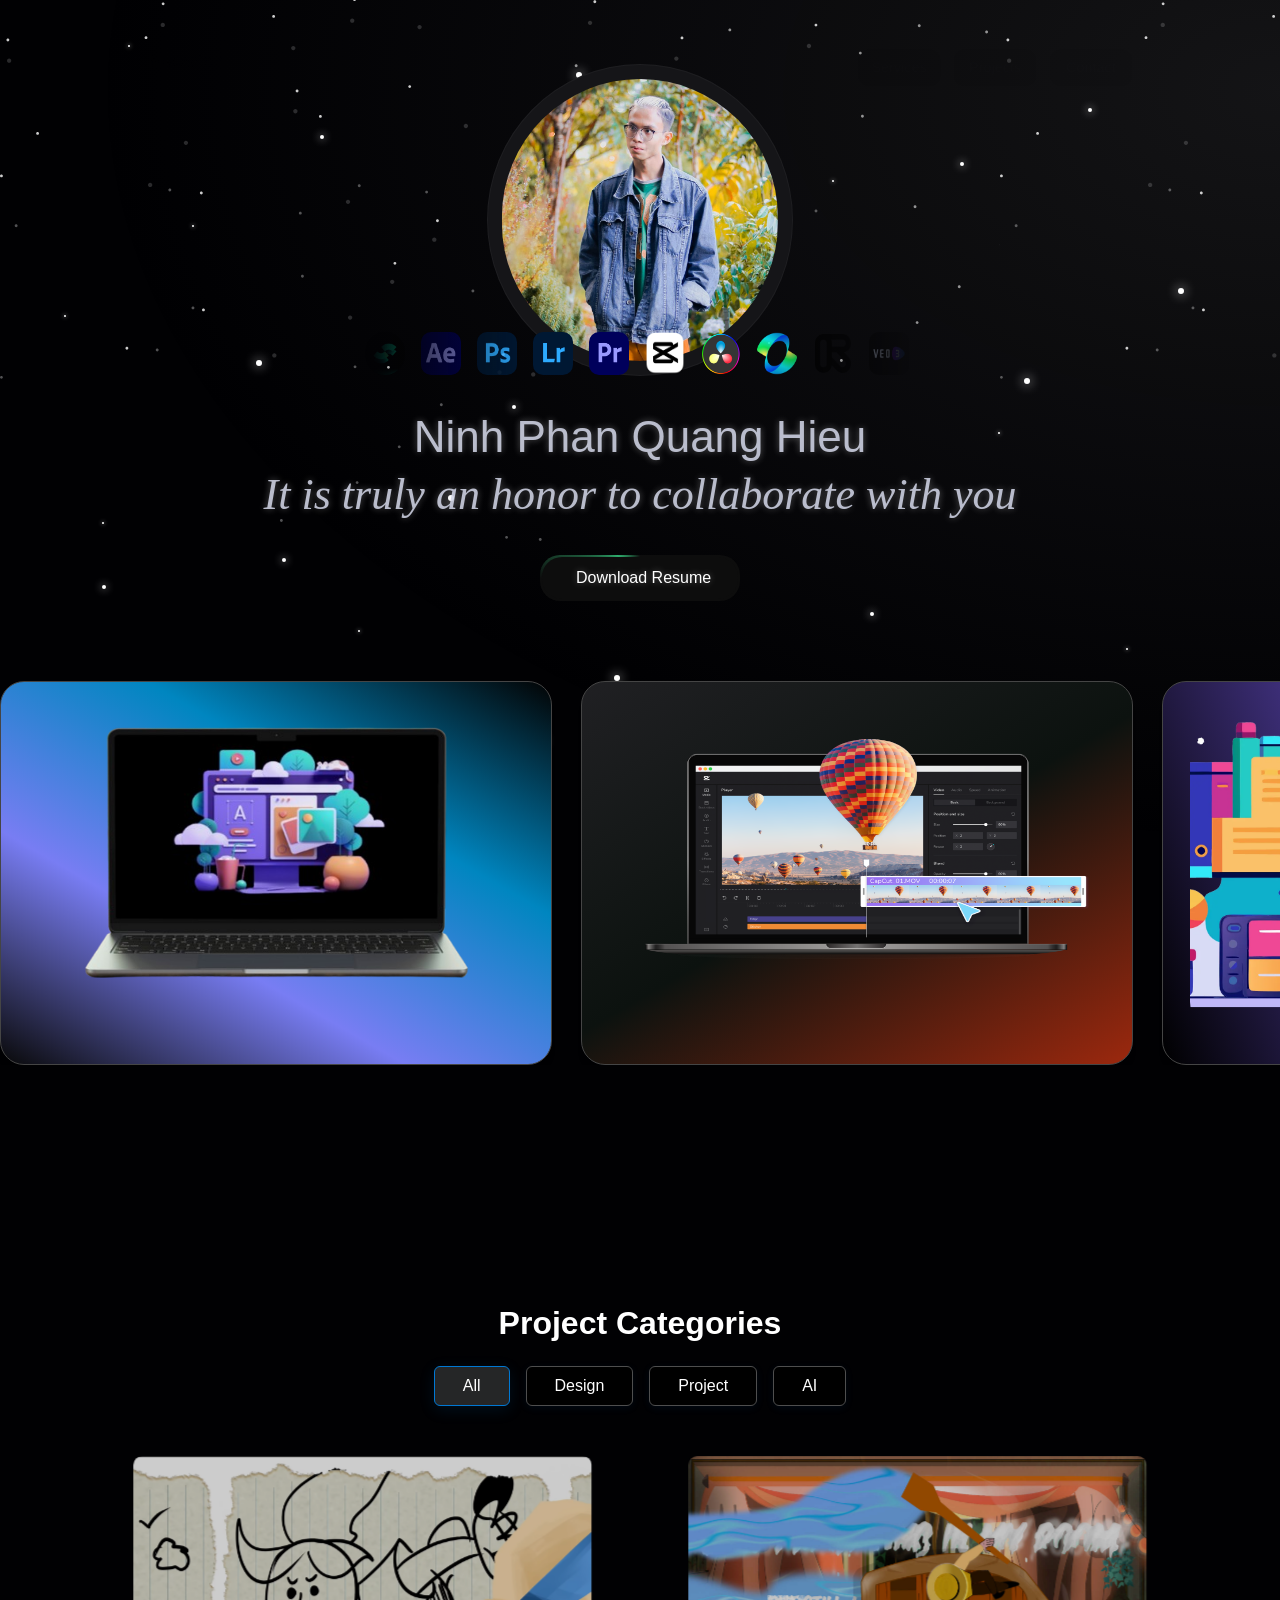
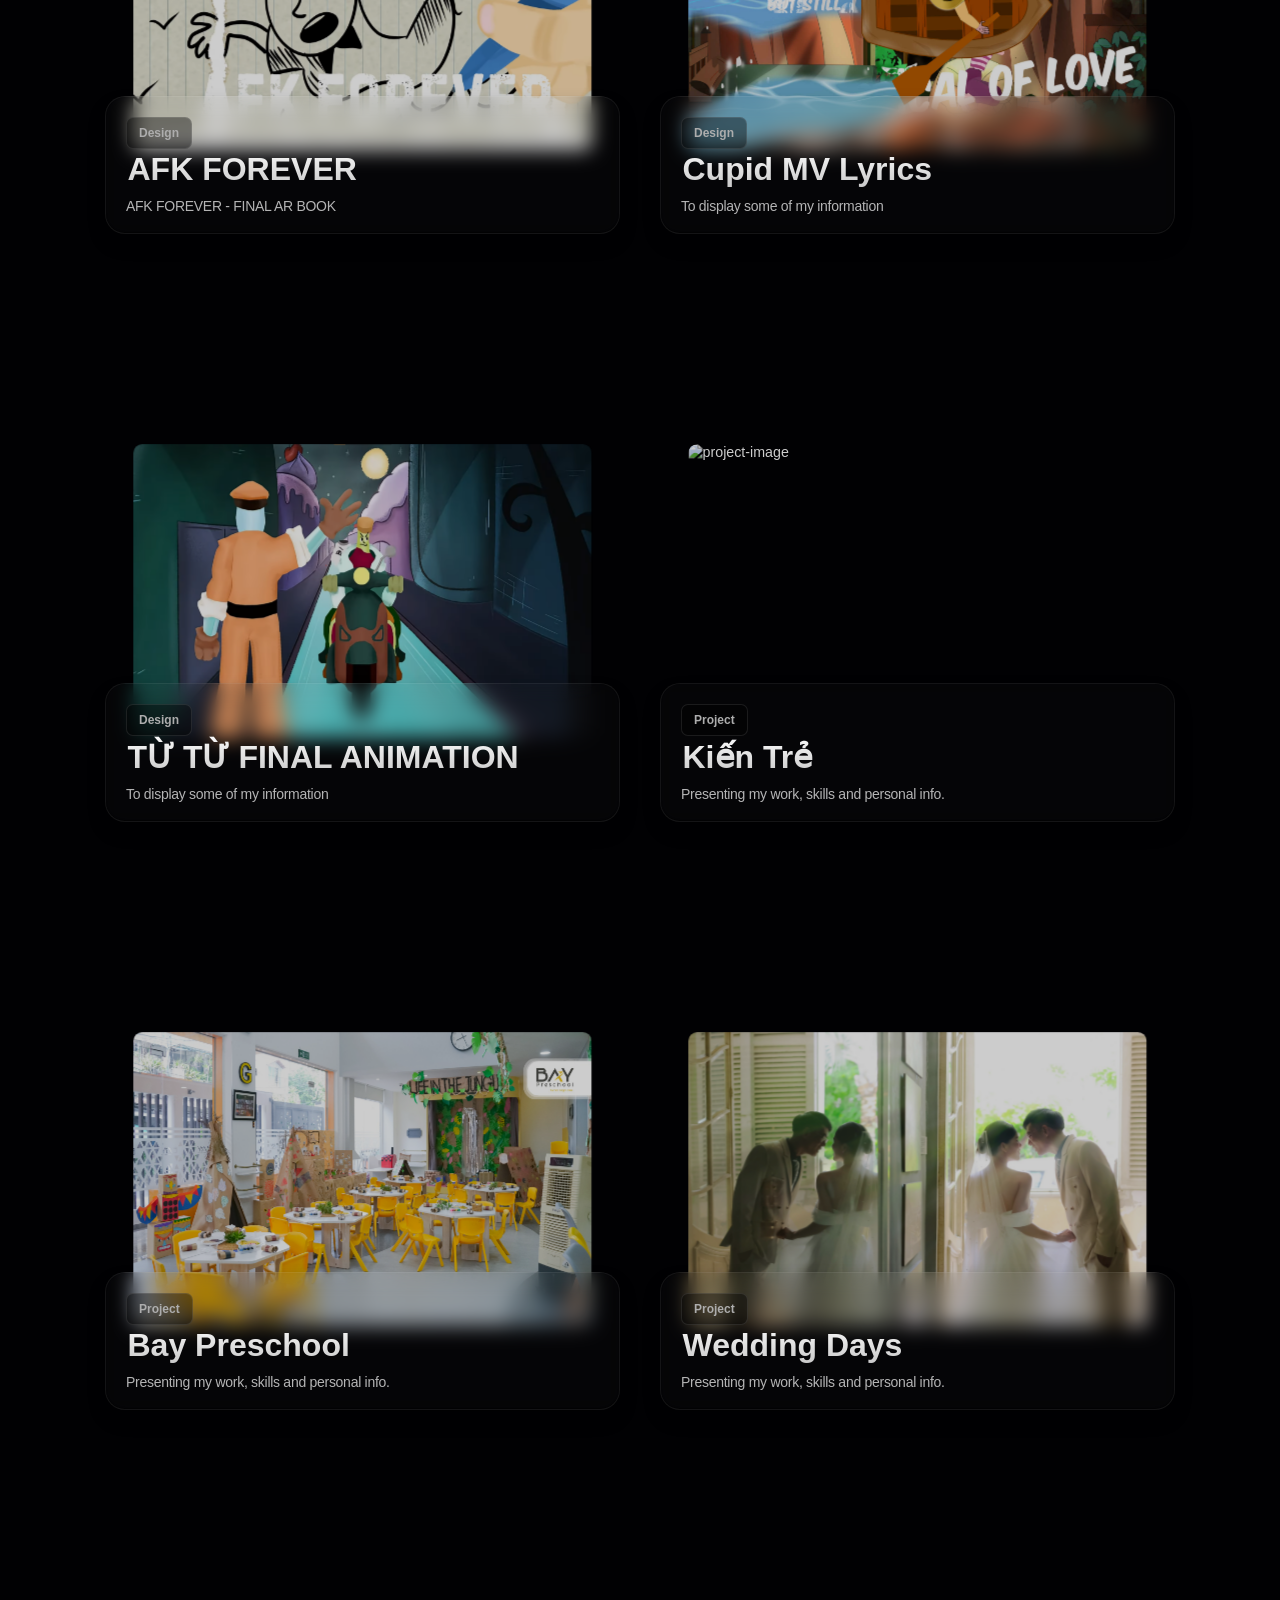
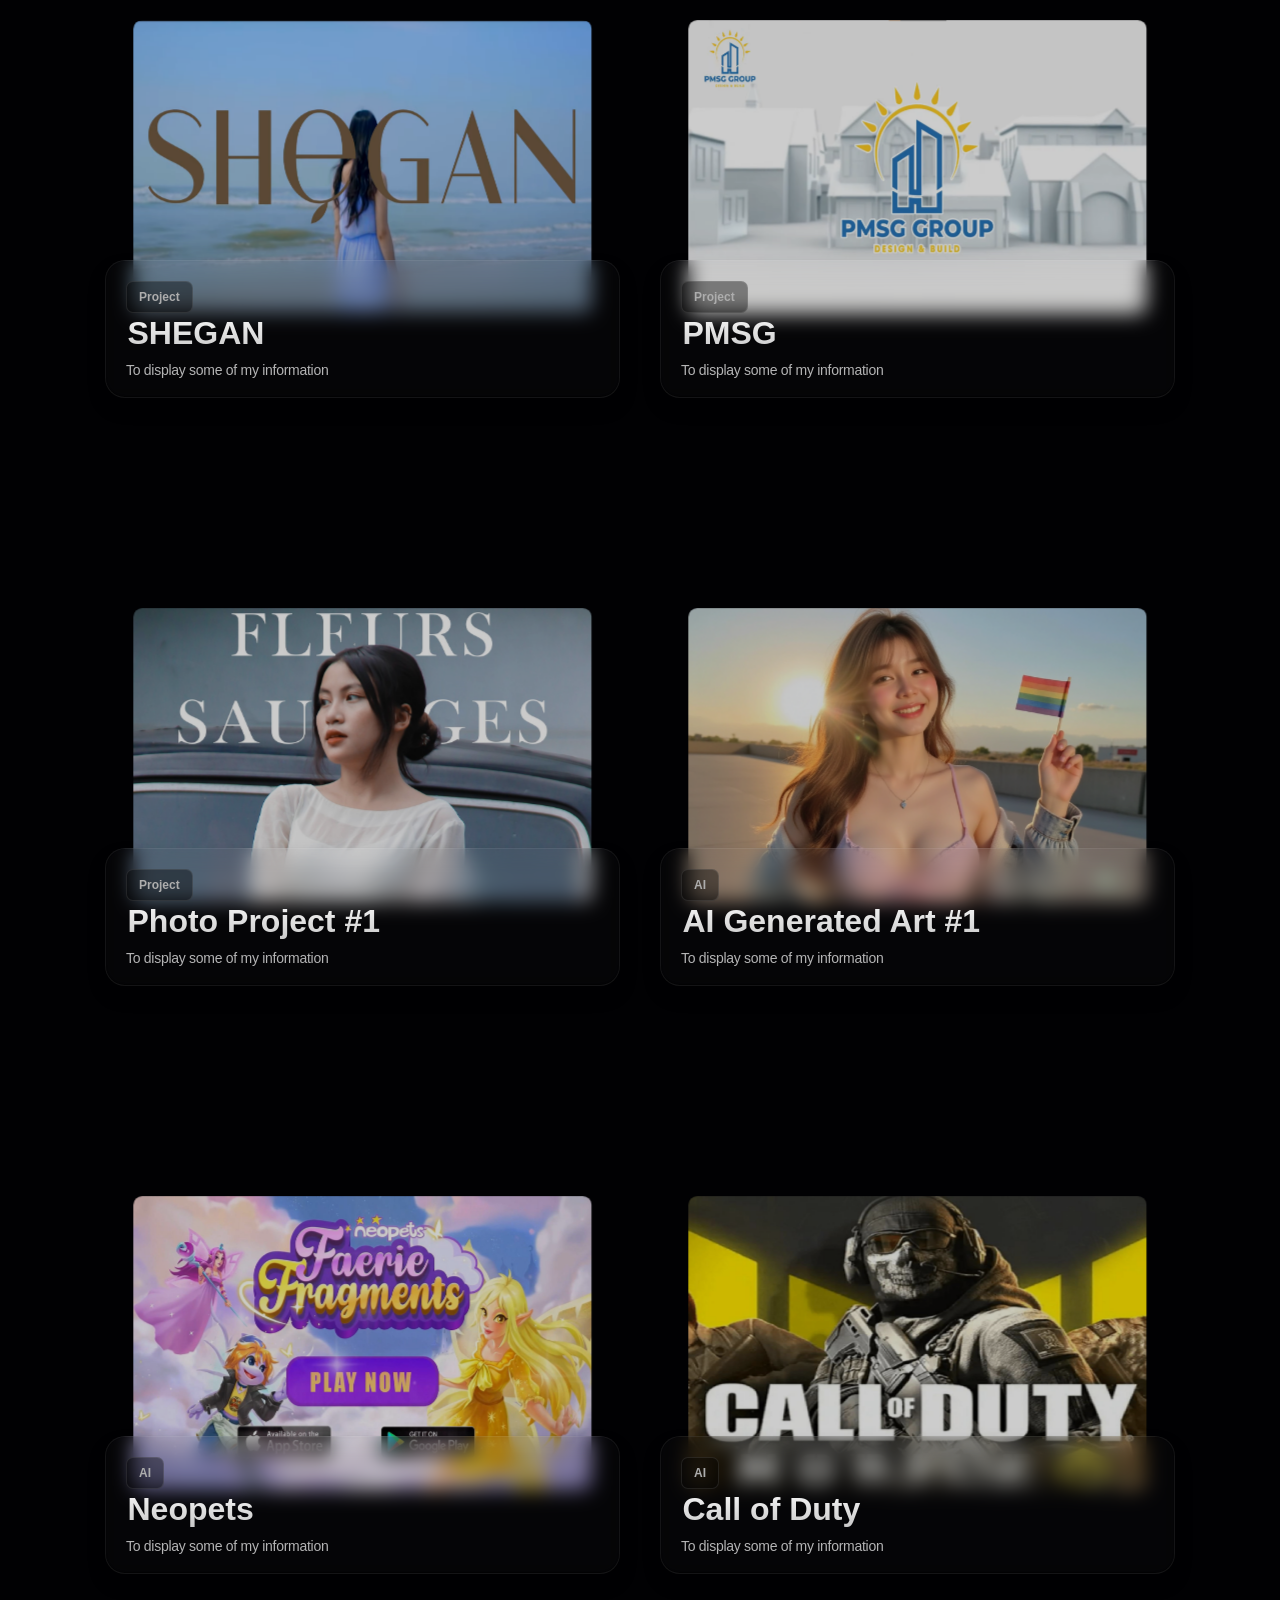
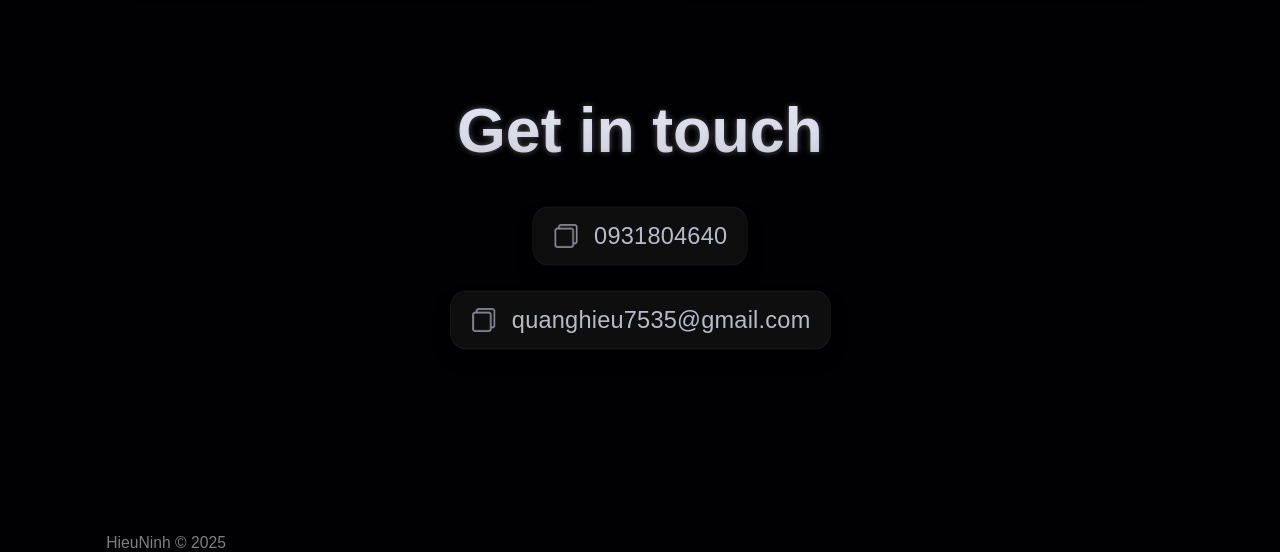
==== index.html @ 5d7eb01e "update project" ====
<!DOCTYPE html>
<!-- saved from url=(0062)https://meowish-0.github.io/Cosmic-Portfolio-Website/page.html -->
<html lang="en" style="scroll-behavior: smooth;">

<head>
  <meta http-equiv="Content-Type" content="text/html; charset=UTF-8">

  <meta name="viewport" content="width=device-width, initial-scale=1.0">
  <link rel="preconnect" href="https://fonts.googleapis.com/">
  <link rel="preconnect" href="https://fonts.gstatic.com/" crossorigin="">
  <link href="./Editable Portfolio Website_files/css2" rel="stylesheet">
  <link href="./Editable Portfolio Website_files/general-sans" rel="stylesheet">
  <link rel="stylesheet" href="./Editable Portfolio Website_files/global.css">
  <link rel="stylesheet" href="./Editable Portfolio Website_files/background.css">
  <link rel="stylesheet" href="./Editable Portfolio Website_files/header.css">
  <link rel="stylesheet" href="./Editable Portfolio Website_files/home-section.css">
  <link rel="stylesheet" href="./Editable Portfolio Website_files/services-section.css">
  <link rel="stylesheet" href="./Editable Portfolio Website_files/projects-section.css">
  <link rel="stylesheet" href="./Editable Portfolio Website_files/contact-section.css">
  <link rel="stylesheet" href="./Editable Portfolio Website_files/footer.css">
  <link rel="stylesheet" href="./Editable Portfolio Website_files/slide.css">
  <title>Editable Portfolio Website</title>
  <link rel="icon" type="image/png"
    href="https://meowish-0.github.io/Cosmic-Portfolio-Website/images-and-icons/icons/website%20logo.png">
</head>

<body>
  <!------------------ SHOOTING STARS BACKGROUND ------------------>
  <div class="background">
    <!-- Creates multiple shooting stars for the animated background -->
    <div class="shooting-star">
      <div class="shooting-star-head"></div>
    </div>
    <div class="shooting-star">
      <div class="shooting-star-head"></div>
    </div>
    <div class="shooting-star">
      <div class="shooting-star-head"></div>
    </div>
    <div class="shooting-star">
      <div class="shooting-star-head"></div>
    </div>
    <div class="shooting-star">
      <div class="shooting-star-head"></div>
    </div>
    <div class="shooting-star">
      <div class="shooting-star-head"></div>
    </div>
    <div class="shooting-star">
      <div class="shooting-star-head"></div>
    </div>
    <div class="shooting-star">
      <div class="shooting-star-head"></div>
    </div>
    <div class="shooting-star">
      <div class="shooting-star-head"></div>
    </div>
    <div class="shooting-star">
      <div class="shooting-star-head"></div>
    </div>
    <div class="shooting-star">
      <div class="shooting-star-head"></div>
    </div>
    <div class="shooting-star">
      <div class="shooting-star-head"></div>
    </div>
    <div class="shooting-star">
      <div class="shooting-star-head"></div>
    </div>
    <div class="shooting-star">
      <div class="shooting-star-head"></div>
    </div>
    <div class="shooting-star">
      <div class="shooting-star-head"></div>
    </div>
    <!-- Static background stars -->
    <div class="fixed-stars-img"></div>
    <!-- PARTICLES TOÀN MÀN HÌNH -->
        <div class="fullscreen-particles">
            <!-- Round particles -->
            <div class="particle particle-small"></div>
            <div class="particle particle-medium"></div>
            <div class="particle particle-large"></div>
            <div class="particle particle-small"></div>
            <div class="particle particle-medium"></div>
            <div class="particle particle-small"></div>
            <div class="particle particle-large"></div>
            <div class="particle particle-medium"></div>
            <div class="particle particle-small"></div>
            <div class="particle particle-large"></div>
            <div class="particle particle-medium"></div>
            <div class="particle particle-small"></div>
            <div class="particle particle-large"></div>
            <div class="particle particle-medium"></div>
            <div class="particle particle-small"></div>
            <div class="particle particle-large"></div>
            <div class="particle particle-medium"></div>
            <div class="particle particle-small"></div>
            <div class="particle particle-large"></div>
            <div class="particle particle-medium"></div>
            <div class="particle particle-small"></div>
            <div class="particle particle-large"></div>
            <div class="particle particle-medium"></div>
            <div class="particle particle-small"></div>
            <div class="particle particle-large"></div>
            <div class="particle particle-medium"></div>
            <div class="particle particle-small"></div>
            <div class="particle particle-large"></div>
            <div class="particle particle-medium"></div>
            <div class="particle particle-small"></div>

            <!-- Diamond sparkles -->
            <div class="diamond-sparkle"></div>
            <div class="diamond-sparkle"></div>
            <div class="diamond-sparkle"></div>
            <div class="diamond-sparkle"></div>
            <div class="diamond-sparkle"></div>
            <div class="diamond-sparkle"></div>
            <div class="diamond-sparkle"></div>
            <div class="diamond-sparkle"></div>

            <!-- Star particles -->
            <div class="star-particle"></div>
            <div class="star-particle"></div>
            <div class="star-particle"></div>
            <div class="star-particle"></div>
            <div class="star-particle"></div>
        </div>
  </div>

  <!----------------------------- HEADER -------------------------->
  <header id="header" class="header-gsap-animate"
    style="translate: none; rotate: none; scale: none; transform: translate(-50%, 0%) translate3d(0px, 0px, 0px) scale(0.9005, 0.9005); opacity: 0.0053;">
    <div class="d-flex">
      <div class="name-and-skills-container">
        <p class="name reload-animation">Meowish</p>
        <div class="scroller" data-animated="true">
          <div class="main-skills scroller__inner reload-animation">
            <p class="skill">Web Developer</p>
            <p class="skill">Tiktoker</p>
            <p class="skill">Designer</p>
            <p class="skill" aria-hidden="true">Web Developer</p>
            <p class="skill" aria-hidden="true">Tiktoker</p>
            <p class="skill" aria-hidden="true">Designer</p>
          </div>
        </div>
      </div>

      <div class="nav-icon show-nav-icon" style="display: none;">
        <!-- Mobile navigation icon -->
        <div class="line"></div>
        <div class="line"></div>
        <div class="line"></div>
      </div>
    </div>

    <nav class="top-nav" style="display: block;">
      <ul>
        <li>
          <a class="glowing-button"
            href="https://meowish-0.github.io/Cosmic-Portfolio-Website/page.html#services-section"
            style="animation: 0.3s ease 0s 1 normal forwards running remove-glow; opacity: 1;">
            <p class="label">Services</p>
          </a>
        </li>
        <li>
          <a class="glowing-button"
            href="https://meowish-0.github.io/Cosmic-Portfolio-Website/page.html#projects-section" style="opacity: 1;">
            <p class="label">Projects</p>
          </a>
        </li>
        <li>
          <a class="glowing-button"
            href="https://meowish-0.github.io/Cosmic-Portfolio-Website/page.html#contact-section" style="opacity: 1;">
            <p class="label">Contact</p>
          </a>
        </li>
      </ul>
    </nav>
  </header>

  <!----------------------------- SECTIONS ------------------------>
  <main class="sections-container">
    <div class="wrapper">
      <section id="home-section">
        <div class="profilePic-and-skills-container reload-animation">
          <div class="profile-photo-container">
            <img src="./Editable Portfolio Website_files/icon/avatar.jpg" alt="profile-photo" class="profile-photo">
          </div>

          <div class="scroller" data-animated="true">
            <div class="skills-card-container scroller__inner d-flex">
              <div class="skill-card" title="HTML">
                <img src="./Editable Portfolio Website_files/icon/189323845.png" alt="skill-icon" class="skill-icon">
              </div>
              <div class="skill-card" title="CSS">
                <img src="./Editable Portfolio Website_files/icon/Adobe_After_Effects_CC_icon.svg.png" alt="skill-icon"
                  class="skill-icon">
              </div>
              <div class="skill-card" title="JavaScript">
                <img src="./Editable Portfolio Website_files/icon/Adobe_Photoshop_CC_icon.svg.png" alt="skill-icon"
                  class="skill-icon">
              </div>
              <div class="skill-card" title="ExpressJS">
                <img src="./Editable Portfolio Website_files/icon/Adobe_Photoshop_Lightroom_CC_logo.svg.png"
                  alt="skill-icon" class="skill-icon">
              </div>
              <div class="skill-card" title="NodeJS">
                <img src="./Editable Portfolio Website_files/icon/Adobe_Premiere_Pro_CC_icon.svg.png" alt="skill-icon"
                  class="skill-icon">
              </div>
              <div class="skill-card" title="Figma">
                <img src="./Editable Portfolio Website_files/icon/capcut_icon.png" alt="skill-icon" class="skill-icon">
              </div>
              <div class="skill-card" title="React">
                <img src="./Editable Portfolio Website_files/icon/DaVinci_Resolve_17_logo.svg.png" alt="skill-icon"
                  class="skill-icon">
              </div>
              <div class="skill-card" title="Git">
                <img src="./Editable Portfolio Website_files/icon/kling-color.png" alt="skill-icon" class="skill-icon">
              </div>
              <div class="skill-card" title="Capcut">
                <img src="./Editable Portfolio Website_files/icon/runway-icon-logo-png_seeklogo-611693.png"
                  alt="skill-icon" class="skill-icon">
              </div>
              <div class="skill-card" title="MongoDB">
                <img src="./Editable Portfolio Website_files/icon/veo3io.jpg" alt="skill-icon" class="skill-icon">
              </div>
              <div class="skill-card" title="HTML">
                <img src="./Editable Portfolio Website_files/icon/189323845.png" alt="skill-icon" class="skill-icon">
              </div>
              <div class="skill-card" title="CSS">
                <img src="./Editable Portfolio Website_files/icon/Adobe_After_Effects_CC_icon.svg.png" alt="skill-icon"
                  class="skill-icon">
              </div>
              <div class="skill-card" title="JavaScript">
                <img src="./Editable Portfolio Website_files/icon/Adobe_Photoshop_CC_icon.svg.png" alt="skill-icon"
                  class="skill-icon">
              </div>
              <div class="skill-card" title="ExpressJS">
                <img src="./Editable Portfolio Website_files/icon/Adobe_Photoshop_Lightroom_CC_logo.svg.png"
                  alt="skill-icon" class="skill-icon">
              </div>
              <div class="skill-card" title="NodeJS">
                <img src="./Editable Portfolio Website_files/icon/Adobe_Premiere_Pro_CC_icon.svg.png" alt="skill-icon"
                  class="skill-icon">
              </div>
              <div class="skill-card" title="Figma">
                <img src="./Editable Portfolio Website_files/icon/capcut_icon.png" alt="skill-icon" class="skill-icon">
              </div>
              <div class="skill-card" title="React">
                <img src="./Editable Portfolio Website_files/icon/DaVinci_Resolve_17_logo.svg.png" alt="skill-icon"
                  class="skill-icon">
              </div>
              <div class="skill-card" title="Git">
                <img src="./Editable Portfolio Website_files/icon/kling-color.png" alt="skill-icon" class="skill-icon">
              </div>
              <div class="skill-card" title="Capcut">
                <img src="./Editable Portfolio Website_files/icon/runway-icon-logo-png_seeklogo-611693.png"
                  alt="skill-icon" class="skill-icon">
              </div>
              <div class="skill-card" title="MongoDB">
                <img src="./Editable Portfolio Website_files/icon/veo3io.jpg" alt="skill-icon" class="skill-icon">
              </div>
            </div>
          </div>
        </div>

        <p class="bio reload-animation">Ninh Phan Quang Hieu <br><span
            class="unique-font">It is truly an honor to collaborate with you</span></p>

        <a href="./Editable Portfolio Website_files/Ninh Phan Quang Hieu_CV.pdf"
           class="download-resume-btn glowing-button reload-animation">
          <img src="./Editable Portfolio Website_files/download icon.png" alt="" class="download-icon">
          <p class="label">Download Resume</p>
        </a>
      </section>
    </div>

    <section id="services-section">
      <div class="scroller visibility-based scroll-animate" data-direction="right" data-animated="true"
        style="translate: none; rotate: none; scale: none; transform: translate(0px, 0px); opacity: 1;">
        <div class="services-card-container scroller__inner d-flex">
          <div class="service-card">
            <img src="./Editable Portfolio Website_files/UI design in laptop.png" alt="Web-development_laptop.png"
              class="services-img">
            <p class="services-label">Design</p>
          </div>

          <div class="service-card">
            <img src="./Editable Portfolio Website_files/video editing.png" alt="video editing.png"
              class="services-img">
            <p class="services-label">Video Editing</p>
          </div>

          <div class="service-card">
            <img src="./Editable Portfolio Website_files/AI_2.png" alt="UI design in laptop.png"
              class="services-img">
            <p class="services-label">AI</p>
          </div>
          <div class="service-card" aria-hidden="true">
            <img src="./Editable Portfolio Website_files/UI design in laptop.png" alt="Web-development_laptop.png"
              class="services-img">
            <p class="services-label">Design</p>
          </div>
          <div class="service-card" aria-hidden="true">
            <img src="./Editable Portfolio Website_files/video editing.png" alt="video editing.png"
              class="services-img">
            <p class="services-label">Video Editing</p>
          </div>
          <div class="service-card" aria-hidden="true">
            <img src="./Editable Portfolio Website_files/AI_2.png" alt="UI design in laptop.png"
              class="services-img">
            <p class="services-label">AI</p>
          </div>
        </div>
      </div>
    </section>

    <link rel="stylesheet" href="./Editable Portfolio Website_files/project-categories-section.css">
    <div class="wrapper">
      <section id="project-categories-section">
        <h2 class="heading">Project Categories</h2>
        <div class="project-categories-tabs">
          <button class="category-tab active" data-category="all">All</button>
          <button class="category-tab" data-category="design">Design</button>
          <button class="category-tab" data-category="project">Project</button>
          <button class="category-tab" data-category="AI">AI</button>
        </div>
        <div class="projects-card-container d-grid" id="filtered-projects">
          <!-- Projects will be filtered and shown here by JavaScript -->
        </div>
      </section>
      <script src="./Editable Portfolio Website_files/js/projects-data.js"></script>

      <script src="./Editable Portfolio Website_files/js/scripts.js"></script>
    </div>



    <div class="wrapper">
      <section id="contact-section">
        <h1 class="heading scroll-animate--upward"
          style="translate: none; rotate: none; scale: none; transform: translate(0px, 55px) scale(0.98, 0.98);">Get in
          touch</h1>

        <div class="copy-to-clipboard-btn glowing-button  number scroll-animate--upward"
          style="translate: none; rotate: none; scale: none; transform: translate(0px, 55px) scale(0.98, 0.98);">
          <img class="copy-icon" src="./Editable Portfolio Website_files/copy icon.png" alt="copy-icon">
          <p class="copy-detail">0931804640</p>
        </div>

        <div class="copy-to-clipboard-btn glowing-button email scroll-animate--upward"
          style="translate: none; rotate: none; scale: none; transform: translate(0px, 55px) scale(0.98, 0.98);">
          <img class="copy-icon" src="./Editable Portfolio Website_files/copy icon.png" alt="copy-icon">
          <p class="copy-detail">quanghieu7535<wbr>@gmail.com</p>
        </div>
      </section>
    </div>
  </main>



  <!----------------------- FOOTER ---------------------------->
  <div class="wrapper">
    <footer>
      
      <p class="copyright-txt scroll-animate--upward"
        style="translate: none; rotate: none; scale: none; transform: translate(0px, 55px) scale(0.98, 0.98);">HieuNinh ©
        2025</p>

    </footer>
  </div>

  <!-- External JavaScript libraries -->
  <script src="./Editable Portfolio Website_files/ScrollTrigger.min.js.download"></script>
  <script src="./Editable Portfolio Website_files/gsap.min.js.download"></script>
  <script type="module" src="./Editable Portfolio Website_files/main.js.download"></script>


</body>

</html>
---- Editable Portfolio Website_files/global.css ----
:root{
  --primary-color: rgb(255, 255, 255);
  --primary-light-color: #D1D5E6DE;
  --neutral-color: rgb(1,1,3);
  --accent-color: rgb(155, 199, 177);
  --pastel-color: rgb(15, 15, 15);
  --text-light-shadow: rgba(255, 255, 255, 0.33) 0px 0px 7px;

  --small-Fsize: 12px;
  --medium-Fsize: 20px;
  --large-Fsize: 30px;
}

*{
  padding: 0;
  margin: 0;
  box-sizing: border-box;
}

img{
  width: 100%;
}

a{
  text-decoration: none;
}

ul{
  list-style: none;
}

button{
  cursor: pointer;
}

html{
  scroll-behavior: smooth;
  scroll-padding-top: 50px;
  scrollbar-width:thin;
  height: 100%;
}

body{
  --wrapper-max-width: 1070px;
  --wrapper-padding: 14.3%;

  position: relative;
  height: 100%;
  font-family: "General Sans", "General Sans Placeholder", sans-serif;
  background-color: var(--neutral-color);
  color: var(--primary-color);
}

.wrapper{
  width: min(var(--wrapper-max-width), 100% - var(--wrapper-padding));
  margin-inline: auto;
}


/* Reload Animation */
.reload-animation{
  opacity: 0;
  scale: 0.95;
}

@keyframes reload-animation{
  to{
    opacity: 1;
    scale: 1;
  }
}


/* Glowing Buttons Animation */
.glowing-button:before{
  content: '';
  background: var(--glow-color);
  height: var(--glow-value);
  position: absolute;
  top: 50%;
  left: 50%;
  transform: translate(-50%, -50%);
  width: 100%;
  animation: light-rotate var(--rotate-speed) linear infinite;
}

.glowing-button::after{
  content: '';
  position: absolute;
  background: inherit;
  border-radius: inherit;
  inset: var(--offset);
  height: calc(100% - 2 * var(--offset));
  width: calc(100% - 2 * var(--offset));
}

@keyframes remove-glow {
  0% {
    --glow-color: conic-gradient(transparent 270deg, white, transparent);
  }
  10% {
    --glow-color: conic-gradient(transparent 270deg, rgba(255, 255, 255, 0.3), transparent);
  }
  20% {
    --glow-color: conic-gradient(transparent 270deg, rgba(255, 255, 255, 0.25), transparent);
  }
  40% {
    --glow-color: conic-gradient(transparent 270deg, rgba(255, 255, 255, 0.2), transparent);
  }
  60% {
    --glow-color: conic-gradient(transparent 270deg, rgba(255, 255, 255, 0.15), transparent);
  }
  80% {
    --glow-color: conic-gradient(transparent 270deg, rgba(255, 255, 255, 0.05), transparent);
  }
  100% {
    --glow-color: conic-gradient(transparent 270deg, rgba(255, 255, 255, 0), transparent);
  }
}

@keyframes add-glow {
  0% {
    --glow-color: conic-gradient(transparent 270deg, rgba(255, 255, 255, 0), transparent);
  }
  10% {
    --glow-color: conic-gradient(transparent 270deg, rgba(255, 255, 255, 0.05), transparent);
  }
  20% {
    --glow-color: conic-gradient(transparent 270deg, rgba(255, 255, 255, 0.15), transparent);
  }
  40% {
    --glow-color: conic-gradient(transparent 270deg, rgba(255, 255, 255, 0.2), transparent);
  }
  60% {
    --glow-color: conic-gradient(transparent 270deg, rgba(255, 255, 255, 0.25), transparent);
  }
  80% {
    --glow-color: conic-gradient(transparent 270deg, rgba(255, 255, 255, 0.3), transparent);
  }
  100% {
    --glow-color: conic-gradient(transparent 270deg, white, transparent);
  }
}

@keyframes light-rotate{
  from{
    transform: translate(-50%, -50%) scale(1) rotate(0turn);
  }
  to{
    transform: translate(-50%, -50%) scale(1) rotate(1turn);
  }
}
---- Editable Portfolio Website_files/background.css ----
/* Shooting Stars Animation */
.background {
  background: radial-gradient(91.9% 83.1% at 100% 10%,rgba(34,34,36,.58) 0%,rgba(8,8,8,0) 100%);
  position: fixed;
  width: 100%;
  height: 100%;
  overflow: hidden;
  z-index: -1;
}

.background .shooting-star {
  position: absolute;
  left: -130px;
  background: linear-gradient(270deg, rgb(255, 255, 255) 0%, rgb(187, 177, 177) 100%);
  border-radius: 2px;
  height: 1px;
  width: 100px;
  z-index: 20;
  rotate: 18.6deg;
}

.background .shooting-star .shooting-star-head{
  position: absolute;
  right: 0;
  top: 0;
  width: 100px;
  background-color: rgb(255, 255, 255);
  box-shadow: rgba(255, 255, 255, 0.6) 0px 0px 6px 1px;
  border-radius: 1px;
  opacity: 1;
}

.background .shooting-star:first-child {
  --start-top: -100px;
  --end-top: 600px;
  --start-left: -130px;
  --end-left: 1500px;
  animation: shooting-star 5.5s ease infinite;
  animation-delay: 0s;
}

.background .shooting-star:nth-child(2) {
  --start-top: 10px;
  --end-top: 600px;
  --start-left: -130px;
  --end-left: 1500px;
  animation: shooting-star 8.3s ease infinite;
  animation-delay: 1.3s;
}

.background .shooting-star:nth-child(3) {
  --start-top: 70px;
  --end-top: 600px;
  --start-left: -130px;
  --end-left: 1500px;
  animation: shooting-star 9.5s ease infinite;
  animation-delay: 2s;
}

.background .shooting-star:nth-child(4) {
  --start-top: 170px;
  --end-top: 600px;
  --start-left: -130px;
  --end-left: 1500px;
  animation: shooting-star 10.3s ease infinite;
  animation-delay: 1.55s;
}

.background .shooting-star:nth-child(5) {
  --start-top: 260px;
  --end-top: 480px;
  --start-left: -130px;
  --end-left: 1500px;
  animation: shooting-star 7.8s ease infinite;
  animation-delay: 1.9s;
}

.background .shooting-star:nth-child(6) {
  --start-top: -70px;
  --end-top: 190px;
  --start-left: -130px;
  --end-left: 1500px;
  animation: shooting-star 8.3s ease infinite;
  animation-delay: 1.6s;
}

.background .shooting-star:nth-child(7) {
  --start-top: 110px;
  --end-top: 330px;
  --start-left: -130px;
  --end-left: 800px;
  animation: shooting-star 6.3s ease infinite;
  animation-delay: 1.5s;
}

.background .shooting-star:nth-child(8) {
  --start-top: 250px;
  --end-top: 470px;
  --start-left: -130px;
  --end-left: 670px;
  animation: shooting-star 9.3s ease infinite;
  animation-delay: 2.1s;
}

.background .shooting-star:nth-child(9) {
  --start-top: -200px;
  --end-top: 20px;
  --start-left: -130px;
  --end-left: 700px;
  animation: shooting-star 8s ease infinite;
  animation-delay: 2.3s;
}

.background .shooting-star:nth-child(10) {
  --start-top: 60px;
  --end-top: 280px;
  --start-left: -130px;
  --end-left: 700px;
  animation: shooting-star 6.8s ease infinite;
  animation-delay: 3.3s;
}

.background .shooting-star:nth-child(11) {
  --start-top: -150px;
  --end-top: 70px;
  --start-left: -130px;
  --end-left: 700px;
  animation: shooting-star 8.3s ease infinite;
  animation-delay: 3.1s;
}

.background .shooting-star:nth-child(12) {
  --start-top: 400px;
  --end-top: 620px;
  --start-left: -130px;
  --end-left: 750px;
  animation: shooting-star 9.1s ease infinite;
  animation-delay: 3.8s;
}

.background .shooting-star:nth-child(13) {
  --start-top: 330px;
  --end-top: 550px;
  --start-left: -130px;
  --end-left: 650px;
  animation: shooting-star 9.1s ease infinite;
  animation-delay: 4.2s;
}

.background .shooting-star:nth-child(14) {
  --start-top: -90px;
  --end-top: 130px;
  --start-left: -130px;
  --end-left: 800px;
  animation: shooting-star 9.1s ease infinite;
  animation-delay: 4.3s;
}

.background .shooting-star:nth-child(15) {
  --start-top: 10px;
  --end-top: 230px;
  --start-left: -130px;
  --end-left: 800px;
  animation: shooting-star 8.8s ease infinite;
  animation-delay: 4.3s;
}
.background .shooting-star:nth-child(16) {
  --start-top: 10px;
  --end-top: 230px;
  --start-left: -130px;
  --end-left: 1300px;
  animation: shooting-star 16s ease infinite;
  animation-delay: 4.3s;
}

        /* PARTICLES BẢO PHỦ TOÀN MÀN HÌNH */
        .fullscreen-particles {
            position: fixed;
            top: 0;
            left: 0;
            width: 100vw;
            height: 100vh;
            z-index: 4;
            pointer-events: none;
            overflow: hidden;
        }

        /* Particles cơ bản */
        .particle {
            position: absolute;
            background: #ffffff;
            border-radius: 50%;
            box-shadow: 0 0 6px #ffffff;
            animation: sparkleFloat 3s ease-in-out infinite;
        }

        /* Particles nhỏ */
        .particle-small {
            width: 2px;
            height: 2px;
            box-shadow: 0 0 4px #ffffff;
            animation: sparkleFloat 2s ease-in-out infinite;
        }

        /* Particles trung bình */
        .particle-medium {
            width: 4px;
            height: 4px;
            box-shadow: 0 0 8px #ffffff;
            animation: sparkleFloat 3s ease-in-out infinite;
        }

        /* Particles lớn */
        .particle-large {
            width: 6px;
            height: 6px;
            box-shadow: 0 0 12px #ffffff;
            animation: sparkleFloat 4s ease-in-out infinite;
        }

        /* Tạo 50 particles với CSS */
        .particle:nth-child(1) { top: 5%; left: 10%; animation-delay: 0s; }
        .particle:nth-child(2) { top: 15%; left: 25%; animation-delay: 0.2s; }
        .particle:nth-child(3) { top: 8%; left: 45%; animation-delay: 0.4s; }
        .particle:nth-child(4) { top: 20%; left: 65%; animation-delay: 0.6s; }
        .particle:nth-child(5) { top: 12%; left: 85%; animation-delay: 0.8s; }
        .particle:nth-child(6) { top: 35%; left: 5%; animation-delay: 1s; }
        .particle:nth-child(7) { top: 40%; left: 20%; animation-delay: 1.2s; }
        .particle:nth-child(8) { top: 45%; left: 40%; animation-delay: 1.4s; }
        .particle:nth-child(9) { top: 38%; left: 60%; animation-delay: 1.6s; }
        .particle:nth-child(10) { top: 42%; left: 80%; animation-delay: 1.8s; }
        .particle:nth-child(11) { top: 65%; left: 8%; animation-delay: 2s; }
        .particle:nth-child(12) { top: 70%; left: 28%; animation-delay: 2.2s; }
        .particle:nth-child(13) { top: 75%; left: 48%; animation-delay: 2.4s; }
        .particle:nth-child(14) { top: 68%; left: 68%; animation-delay: 2.6s; }
        .particle:nth-child(15) { top: 72%; left: 88%; animation-delay: 2.8s; }
        .particle:nth-child(16) { top: 85%; left: 15%; animation-delay: 3s; }
        .particle:nth-child(17) { top: 90%; left: 35%; animation-delay: 3.2s; }
        .particle:nth-child(18) { top: 88%; left: 55%; animation-delay: 3.4s; }
        .particle:nth-child(19) { top: 92%; left: 75%; animation-delay: 3.6s; }
        .particle:nth-child(20) { top: 95%; left: 95%; animation-delay: 3.8s; }

        /* Thêm particles ở các vị trí khác */
        .particle:nth-child(21) { top: 25%; left: 15%; animation-delay: 0.1s; }
        .particle:nth-child(22) { top: 55%; left: 35%; animation-delay: 0.3s; }
        .particle:nth-child(23) { top: 18%; left: 75%; animation-delay: 0.5s; }
        .particle:nth-child(24) { top: 78%; left: 12%; animation-delay: 0.7s; }
        .particle:nth-child(25) { top: 32%; left: 92%; animation-delay: 0.9s; }
        .particle:nth-child(26) { top: 62%; left: 22%; animation-delay: 1.1s; }
        .particle:nth-child(27) { top: 48%; left: 78%; animation-delay: 1.3s; }
        .particle:nth-child(28) { top: 82%; left: 42%; animation-delay: 1.5s; }
        .particle:nth-child(29) { top: 28%; left: 58%; animation-delay: 1.7s; }
        .particle:nth-child(30) { top: 58%; left: 8%; animation-delay: 1.9s; }

@keyframes shooting-star {
  0% {
    opacity: 0.8;
    left: var(--start-left);
    top: var(--start-top);
  }
  100% {
    opacity: 0.1;
    left: var(--end-left);
    top: var(--end-top);
  }
}

.background .fixed-stars-img{
  position: absolute;
  top: 0;
  left: 0;
  height: 543px;
  width: 1500px;
  opacity: 0.8;
  background-image: url("data:image/svg+xml;utf8,%3Csvg%20xmlns%3D%22http%3A%2F%2Fwww.w3.org%2F2000%2Fsvg%22%20xmlns%3Axlink%3D%22http%3A%2F%2Fwww.w3.org%2F1999%2Fxlink%22%20viewBox%3D%220%200%201000%20543%22%3E%3Cg%20transform%3D%22translate(-8.42%20-1.84)%22%20id%3D%22ss1110625102_1%22%3E%3Cg%20transform%3D%22translate(0%200)%22%20id%3D%22ss1110625102_2%22%3E%3Cpath%20d%3D%22M%20354.28%20203.622%20C%20354.28%20202.438%20355.239%20201.479%20356.423%20201.479%20C%20357.606%20201.479%20358.566%20202.438%20358.566%20203.622%20C%20358.566%20204.806%20357.606%20205.766%20356.423%20205.766%20C%20355.239%20205.766%20354.28%20204.806%20354.28%20203.622%20Z%22%20fill%3D%22rgba(255%2C255%2C255%2C0.2)%22%3E%3C%2Fpath%3E%3Cpath%20d%3D%22M%20192.207%20144.672%20C%20192.207%20143.489%20193.167%20142.529%20194.35%20142.529%20C%20195.533%20142.529%20196.493%20143.489%20196.493%20144.672%20C%20196.493%20145.856%20195.533%20146.816%20194.35%20146.816%20C%20193.167%20146.816%20192.207%20145.856%20192.207%20144.672%20Z%22%20fill%3D%22rgba(255%2C255%2C255%2C0.2)%22%3E%3C%2Fpath%3E%3Cpath%20d%3D%22M%20560.55%2098.353%20C%20560.55%2097.169%20561.509%2096.21%20562.693%2096.21%20C%20563.876%2096.21%20564.836%2097.169%20564.836%2098.353%20C%20564.836%2099.537%20563.876%20100.496%20562.693%20100.496%20C%20561.509%20100.496%20560.55%2099.537%20560.55%2098.353%20Z%22%20fill%3D%22rgba(255%2C255%2C255%2C0.2)%22%3E%3C%2Fpath%3E%3Cpath%20d%3D%22M%20299.553%2049.93%20C%20299.553%2048.747%20300.512%2047.787%20301.696%2047.787%20C%20302.879%2047.787%20303.839%2048.747%20303.839%2049.93%20C%20303.839%2051.114%20302.879%2052.074%20301.696%2052.074%20C%20300.512%2052.074%20299.553%2051.114%20299.553%2049.93%20Z%22%20fill%3D%22rgba(255%2C255%2C255%2C0.2)%22%3E%3C%2Fpath%3E%3Cpath%20d%3D%22M%20280.61%20357.314%20C%20280.61%20356.13%20281.569%20355.171%20282.753%20355.171%20C%20283.936%20355.171%20284.896%20356.13%20284.896%20357.314%20C%20284.896%20358.498%20283.936%20359.457%20282.753%20359.457%20C%20281.569%20359.457%20280.61%20358.498%20280.61%20357.314%20Z%22%20fill%3D%22rgba(255%2C255%2C255%2C0.2)%22%3E%3C%2Fpath%3E%3Cpath%20d%3D%22M%20156.426%20186.779%20C%20156.426%20185.595%20157.385%20184.636%20158.569%20184.636%20C%20159.752%20184.636%20160.711%20185.595%20160.711%20186.779%20C%20160.711%20187.963%20159.752%20188.923%20158.569%20188.923%20C%20157.385%20188.923%20156.426%20187.963%20156.426%20186.779%20Z%22%20fill%3D%22rgba(255%2C255%2C255%2C0.2)%22%3E%3C%2Fpath%3E%3Cpath%20d%3D%22M%20472.149%20127.829%20C%20472.149%20126.646%20473.108%20125.686%20474.291%20125.686%20C%20475.475%20125.686%20476.434%20126.646%20476.434%20127.829%20C%20476.434%20129.013%20475.475%20129.973%20474.291%20129.973%20C%20473.108%20129.973%20472.149%20129.013%20472.149%20127.829%20Z%22%20fill%3D%22rgba(255%2C255%2C255%2C0.2)%22%3E%3C%2Fpath%3E%3Cpath%20d%3D%22M%20539.503%20376.263%20C%20539.503%20375.079%20540.462%20374.12%20541.646%20374.12%20C%20542.829%20374.12%20543.789%20375.079%20543.789%20376.263%20C%20543.789%20377.447%20542.829%20378.407%20541.646%20378.407%20C%20540.462%20378.407%20539.503%20377.447%20539.503%20376.263%20Z%22%20fill%3D%22rgba(255%2C255%2C255%2C0.2)%22%3E%3C%2Fpath%3E%3Cpath%20d%3D%22M%20356.383%20319.418%20C%20356.383%20318.235%20357.342%20317.275%20358.526%20317.275%20C%20359.709%20317.275%20360.669%20318.235%20360.669%20319.418%20C%20360.669%20320.602%20359.709%20321.562%20358.526%20321.562%20C%20357.342%20321.562%20356.383%20320.602%20356.383%20319.418%20Z%22%20fill%3D%22rgba(255%2C255%2C255%2C0.2)%22%3E%3C%2Fpath%3E%3Cpath%20d%3D%22M%20425.841%2028.876%20C%20425.841%2027.692%20426.801%2026.733%20427.984%2026.733%20C%20429.168%2026.733%20430.127%2027.692%20430.127%2028.876%20C%20430.127%2030.06%20429.168%2031.02%20427.984%2031.02%20C%20426.801%2031.02%20425.841%2030.06%20425.841%2028.876%20Z%22%20fill%3D%22rgba(255%2C255%2C255%2C0.2)%22%3E%3C%2Fpath%3E%3Cpath%20d%3D%22M%20815.234%2047.825%20C%20815.234%2046.642%20816.194%2045.682%20817.377%2045.682%20C%20818.561%2045.682%20819.52%2046.642%20819.52%2047.825%20C%20819.52%2049.009%20818.561%2049.969%20817.377%2049.969%20C%20816.194%2049.969%20815.234%2049.009%20815.234%2047.825%20Z%22%20fill%3D%22rgba(255%2C255%2C255%2C0.2)%22%3E%3C%2Fpath%3E%3Cpath%20d%3D%22M%20663.687%20205.727%20C%20663.687%20204.543%20664.647%20203.584%20665.83%20203.584%20C%20667.014%20203.584%20667.973%20204.543%20667.973%20205.727%20C%20667.973%20206.911%20667.014%20207.87%20665.83%20207.87%20C%20664.647%20207.87%20663.687%20206.911%20663.687%20205.727%20Z%22%20fill%3D%22rgba(255%2C255%2C255%2C0.2)%22%3E%3C%2Fpath%3E%3Cpath%20d%3D%22M%20398.48%20283.626%20C%20398.48%20282.442%20399.439%20281.483%20400.623%20281.483%20C%20401.806%20281.483%20402.766%20282.442%20402.766%20283.626%20C%20402.766%20284.81%20401.806%20285.77%20400.623%20285.77%20C%20399.439%20285.77%20398.48%20284.81%20398.48%20283.626%20Z%22%20fill%3D%22rgba(255%2C255%2C255%2C0.2)%22%3E%3C%2Fpath%3E%3Cpath%20d%3D%22M%2015.403%2062.562%20C%2015.403%2061.378%2016.362%2060.419%2017.546%2060.419%20C%2018.729%2060.419%2019.689%2061.378%2019.689%2062.562%20C%2019.689%2063.746%2018.729%2064.706%2017.546%2064.706%20C%2016.362%2064.706%2015.403%2063.746%2015.403%2062.562%20Z%22%20fill%3D%22rgba(255%2C255%2C255%2C0.2)%22%3E%3C%2Fpath%3E%3Cpath%20d%3D%22M%20169.054%2026.771%20C%20169.054%2025.588%20170.014%2024.628%20171.197%2024.628%20C%20172.381%2024.628%20173.34%2025.588%20173.34%2026.771%20C%20173.34%2027.955%20172.381%2028.915%20171.197%2028.915%20C%20170.014%2028.915%20169.054%2027.955%20169.054%2026.771%20Z%22%20fill%3D%22rgba(255%2C255%2C255%2C0.2)%22%3E%3C%2Fpath%3E%3Cpath%20d%3D%22M%20682.629%2060.457%20C%20682.629%2059.274%20683.588%2058.314%20684.771%2058.314%20C%20685.955%2058.314%20686.914%2059.274%20686.914%2060.457%20C%20686.914%2061.641%20685.955%2062.601%20684.771%2062.601%20C%20683.588%2062.601%20682.629%2061.641%20682.629%2060.457%20Z%22%20fill%3D%22rgba(255%2C255%2C255%2C0.2)%22%3E%3C%2Fpath%3E%3Cpath%20d%3D%22M%20596.331%2024.665%20C%20596.331%2023.481%20597.291%2022.522%20598.474%2022.522%20C%20599.658%2022.522%20600.617%2023.481%20600.617%2024.665%20C%20600.617%2025.849%20599.658%2026.808%20598.474%2026.808%20C%20597.291%2026.808%20596.331%2025.849%20596.331%2024.665%20Z%22%20fill%3D%22rgba(255%2C255%2C255%2C0.2)%22%3E%3C%2Fpath%3E%3Cpath%20d%3D%22M%20440.576%20241.519%20C%20440.576%20240.335%20441.535%20239.376%20442.719%20239.376%20C%20443.902%20239.376%20444.861%20240.335%20444.861%20241.519%20C%20444.861%20242.703%20443.902%20243.663%20442.719%20243.663%20C%20441.535%20243.663%20440.576%20242.703%20440.576%20241.519%20Z%22%20fill%3D%22rgba(255%2C255%2C255%2C0.2)%22%3E%3C%2Fpath%3E%3Cpath%20d%3D%22M%20301.657%20113.091%20C%20301.657%20111.907%20302.617%20110.948%20303.8%20110.948%20C%20304.984%20110.948%20305.943%20111.907%20305.943%20113.091%20C%20305.943%20114.275%20304.984%20115.235%20303.8%20115.235%20C%20302.617%20115.235%20301.657%20114.275%20301.657%20113.091%20Z%22%20fill%3D%22rgba(255%2C255%2C255%2C0.2)%22%3E%3C%2Fpath%3E%3Cpath%20d%3D%22M%20358.487%2022.56%20C%20358.487%2021.376%20359.447%2020.417%20360.63%2020.417%20C%20361.813%2020.417%20362.773%2021.376%20362.773%2022.56%20C%20362.773%2023.744%20361.813%2024.704%20360.63%2024.704%20C%20359.447%2024.704%20358.487%2023.744%20358.487%2022.56%20Z%22%20fill%3D%22rgba(255%2C255%2C255%2C0.2)%22%3E%3C%2Fpath%3E%3Cpath%20d%3D%22M%20579.493%20176.252%20C%20579.493%20175.068%20580.452%20174.109%20581.636%20174.109%20C%20582.819%20174.109%20583.779%20175.068%20583.779%20176.252%20C%20583.779%20177.436%20582.819%20178.396%20581.636%20178.396%20C%20580.452%20178.396%20579.493%20177.436%20579.493%20176.252%20Z%22%20fill%3D%22rgba(255%2C255%2C255%2C0.2)%22%3E%3C%2Fpath%3E%3Cpath%20d%3D%22M%20505.826%20374.157%20C%20505.826%20372.973%20506.785%20372.014%20507.969%20372.014%20C%20509.152%20372.014%20510.111%20372.973%20510.111%20374.157%20C%20510.111%20375.341%20509.152%20376.3%20507.969%20376.3%20C%20506.785%20376.3%20505.826%20375.341%20505.826%20374.157%20Z%22%20fill%3D%22rgba(255%2C255%2C255%2C0.2)%22%3E%3C%2Fpath%3E%3Cg%20id%3D%22ss1110625102_25%22%3E%3Cg%20transform%3D%22translate(208.309%20193.364)%22%20id%3D%22ss1110625102_26%22%3E%3Cpath%20d%3D%22M%20-0%201.429%20C%20-0%200.64%200.64%200%201.429%200%20C%202.218%200%202.857%200.64%202.857%201.429%20C%202.857%202.218%202.218%202.858%201.429%202.858%20C%200.64%202.858%20-0%202.218%20-0%201.429%20Z%22%20fill%3D%22rgb(255%2C255%2C255)%22%3E%3C%2Fpath%3E%3C%2Fg%3E%3Cg%20transform%3D%22translate(44.571%20133.807)%22%20id%3D%22ss1110625102_28%22%3E%3Cpath%20d%3D%22M%200%201.429%20C%200%200.64%200.64%200%201.429%200%20C%202.218%200%202.857%200.64%202.857%201.429%20C%202.857%202.218%202.218%202.858%201.429%202.858%20C%200.64%202.858%200%202.218%200%201.429%20Z%22%20fill%3D%22rgb(255%2C255%2C255)%22%3E%3C%2Fpath%3E%3C%2Fg%3E%3Cg%20transform%3D%22translate(416.7%2087.013)%22%20id%3D%22ss1110625102_30%22%3E%3Cpath%20d%3D%22M%20-0%201.429%20C%20-0%200.64%200.64%20-0%201.429%20-0%20C%202.218%20-0%202.857%200.64%202.857%201.429%20C%202.857%202.218%202.218%202.858%201.429%202.858%20C%200.64%202.858%20-0%202.218%20-0%201.429%20Z%22%20fill%3D%22rgb(255%2C255%2C255)%22%3E%3C%2Fpath%3E%3C%2Fg%3E%3Cg%20transform%3D%22translate(153.02%2038.091)%22%20id%3D%22ss1110625102_32%22%3E%3Cpath%20d%3D%22M%20-0%201.429%20C%20-0%200.64%200.64%20-0%201.429%20-0%20C%202.218%20-0%202.857%200.64%202.857%201.429%20C%202.857%202.218%202.218%202.858%201.429%202.858%20C%200.64%202.858%20-0%202.218%20-0%201.429%20Z%22%20fill%3D%22rgb(255%2C255%2C255)%22%3E%3C%2Fpath%3E%3C%2Fg%3E%3Cg%20transform%3D%22translate(133.881%20348.636)%22%20id%3D%22ss1110625102_34%22%3E%3Cpath%20d%3D%22M%20-0%201.429%20C%20-0%200.64%200.64%200%201.429%200%20C%202.218%200%202.857%200.64%202.857%201.429%20C%202.857%202.218%202.218%202.858%201.429%202.858%20C%200.64%202.858%20-0%202.218%20-0%201.429%20Z%22%20fill%3D%22rgb(255%2C255%2C255)%22%3E%3C%2Fpath%3E%3C%2Fg%3E%3Cg%20transform%3D%22translate(8.42%20176.346)%22%20id%3D%22ss1110625102_36%22%3E%3Cpath%20d%3D%22M%200%201.429%20C%200%200.64%200.64%20-0%201.429%20-0%20C%202.218%20-0%202.857%200.64%202.857%201.429%20C%202.857%202.218%202.218%202.858%201.429%202.858%20C%200.64%202.858%200%202.218%200%201.429%20Z%22%20fill%3D%22rgb(255%2C255%2C255)%22%3E%3C%2Fpath%3E%3C%2Fg%3E%3Cg%20transform%3D%22translate(327.39%20116.791)%22%20id%3D%22ss1110625102_38%22%3E%3Cpath%20d%3D%22M%20-0%201.429%20C%20-0%200.64%200.64%200%201.429%200%20C%202.218%200%202.857%200.64%202.857%201.429%20C%202.857%202.218%202.218%202.858%201.429%202.858%20C%200.64%202.858%20-0%202.218%20-0%201.429%20Z%22%20fill%3D%22rgb(255%2C255%2C255)%22%3E%3C%2Fpath%3E%3C%2Fg%3E%3Cg%20transform%3D%22translate(395.436%20367.778)%22%20id%3D%22ss1110625102_40%22%3E%3Cpath%20d%3D%22M%20-0%201.429%20C%20-0%200.64%200.64%20-0%201.429%20-0%20C%202.218%20-0%202.857%200.64%202.857%201.429%20C%202.857%202.218%202.218%202.858%201.429%202.858%20C%200.64%202.858%20-0%202.218%20-0%201.429%20Z%22%20fill%3D%22rgb(255%2C255%2C255)%22%3E%3C%2Fpath%3E%3C%2Fg%3E%3Cg%20transform%3D%22translate(210.434%20310.349)%22%20id%3D%22ss1110625102_42%22%3E%3Cpath%20d%3D%22M%200%201.429%20C%200%200.64%200.64%20-0%201.429%20-0%20C%202.218%20-0%202.857%200.64%202.857%201.429%20C%202.857%202.218%202.218%202.858%201.429%202.858%20C%200.64%202.858%200%202.218%200%201.429%20Z%22%20fill%3D%22rgb(255%2C255%2C255)%22%3E%3C%2Fpath%3E%3C%2Fg%3E%3Cg%20transform%3D%22translate(280.607%2016.82)%22%20id%3D%22ss1110625102_44%22%3E%3Cpath%20d%3D%22M%20-0%201.429%20C%20-0%200.64%200.64%200%201.429%200%20C%202.218%200%202.857%200.64%202.857%201.429%20C%202.857%202.218%202.218%202.858%201.429%202.858%20C%200.64%202.858%20-0%202.218%20-0%201.429%20Z%22%20fill%3D%22rgb(255%2C255%2C255)%22%3E%3C%2Fpath%3E%3C%2Fg%3E%3Cg%20transform%3D%22translate(822.94%2025.524)%22%20id%3D%22ss1110625102_46%22%3E%3Cpath%20d%3D%22M%20-0%201.429%20C%20-0%200.64%200.64%20-0%201.429%20-0%20C%202.218%20-0%202.857%200.64%202.857%201.429%20C%202.857%202.218%202.218%202.858%201.429%202.858%20C%200.64%202.858%20-0%202.218%20-0%201.429%20Z%22%20fill%3D%22rgb(255%2C255%2C255)%22%3E%3C%2Fpath%3E%3C%2Fg%3E%3Cg%20transform%3D%22translate(669.834%20185.05)%22%20id%3D%22ss1110625102_48%22%3E%3Cpath%20d%3D%22M%20-0%201.429%20C%20-0%200.64%200.64%200%201.429%200%20C%202.218%200%202.857%200.64%202.857%201.429%20C%202.857%202.218%202.218%202.858%201.429%202.858%20C%200.64%202.858%20-0%202.218%20-0%201.429%20Z%22%20fill%3D%22rgb(255%2C255%2C255)%22%3E%3C%2Fpath%3E%3C%2Fg%3E%3Cg%20transform%3D%22translate(401.903%20263.751)%22%20id%3D%22ss1110625102_50%22%3E%3Cpath%20d%3D%22M%200%201.429%20C%200%200.64%200.64%200%201.429%200%20C%202.218%200%202.857%200.64%202.857%201.429%20C%202.857%202.218%202.218%202.858%201.429%202.858%20C%200.64%202.858%200%202.218%200%201.429%20Z%22%20fill%3D%22rgb(255%2C255%2C255)%22%3E%3C%2Fpath%3E%3C%2Fg%3E%3Cg%20transform%3D%22translate(14.886%2040.413)%22%20id%3D%22ss1110625102_52%22%3E%3Cpath%20d%3D%22M%20-0%201.429%20C%20-0%200.64%200.64%200%201.429%200%20C%202.218%200%202.857%200.64%202.857%201.429%20C%202.857%202.218%202.218%202.858%201.429%202.858%20C%200.64%202.858%20-0%202.218%20-0%201.429%20Z%22%20fill%3D%22rgb(255%2C255%2C255)%22%3E%3C%2Fpath%3E%3C%2Fg%3E%3Cg%20transform%3D%22translate(170.117%204.254)%22%20id%3D%22ss1110625102_54%22%3E%3Cpath%20d%3D%22M%20-0%201.429%20C%20-0%200.64%200.64%20-0%201.429%20-0%20C%202.218%20-0%202.857%200.64%202.857%201.429%20C%202.857%202.218%202.218%202.858%201.429%202.858%20C%200.64%202.858%20-0%202.218%20-0%201.429%20Z%22%20fill%3D%22rgb(255%2C255%2C255)%22%3E%3C%2Fpath%3E%3C%2Fg%3E%3Cg%20transform%3D%22translate(0%20193.559)%22%20id%3D%22ss1110625102_56%22%3E%3Cpath%20d%3D%22M%20-0%201.429%20C%20-0%200.64%200.64%200%201.429%200%20C%202.218%200%202.857%200.64%202.857%201.429%20C%202.857%202.218%202.218%202.858%201.429%202.858%20C%200.64%202.858%20-0%202.218%20-0%201.429%20Z%22%20fill%3D%22rgb(255%2C255%2C255)%22%3E%3C%2Fpath%3E%3C%2Fg%3E%3Cg%20transform%3D%22translate(688.973%2038.287)%22%20id%3D%22ss1110625102_58%22%3E%3Cpath%20d%3D%22M%200%201.429%20C%200%200.64%200.64%200%201.429%200%20C%202.218%200%202.857%200.64%202.857%201.429%20C%202.857%202.218%202.218%202.858%201.429%202.858%20C%200.64%202.858%200%202.218%200%201.429%20Z%22%20fill%3D%22rgb(255%2C255%2C255)%22%3E%3C%2Fpath%3E%3C%2Fg%3E%3Cg%20transform%3D%22translate(601.787%202.128)%22%20id%3D%22ss1110625102_60%22%3E%3Cpath%20d%3D%22M%200%201.429%20C%200%200.64%200.64%200%201.429%200%20C%202.218%200%202.857%200.64%202.857%201.429%20C%202.857%202.218%202.218%202.858%201.429%202.858%20C%200.64%202.858%200%202.218%200%201.429%20Z%22%20fill%3D%22rgb(255%2C255%2C255)%22%3E%3C%2Fpath%3E%3C%2Fg%3E%3Cg%20transform%3D%22translate(444.43%20221.21)%22%20id%3D%22ss1110625102_62%22%3E%3Cpath%20d%3D%22M%200%201.429%20C%200%200.64%200.64%200%201.429%200%20C%202.218%200%202.857%200.64%202.857%201.429%20C%202.857%202.218%202.218%202.858%201.429%202.858%20C%200.64%202.858%200%202.218%200%201.429%20Z%22%20fill%3D%22rgb(255%2C255%2C255)%22%3E%3C%2Fpath%3E%3C%2Fg%3E%3Cg%20transform%3D%22translate(304.083%2091.461)%22%20id%3D%22ss1110625102_64%22%3E%3Cpath%20d%3D%22M%200%201.429%20C%200%200.64%200.64%200%201.429%200%20C%202.218%200%202.857%200.64%202.857%201.429%20C%202.857%202.218%202.218%202.858%201.429%202.858%20C%200.64%202.858%200%202.218%200%201.429%20Z%22%20fill%3D%22rgb(255%2C255%2C255)%22%3E%3C%2Fpath%3E%3C%2Fg%3E%3Cg%20transform%3D%22translate(361.497%200)%22%20id%3D%22ss1110625102_66%22%3E%3Cpath%20d%3D%22M%20-0%201.429%20C%20-0%200.64%200.64%200%201.429%200%20C%202.218%200%202.857%200.64%202.857%201.429%20C%202.857%202.218%202.218%202.858%201.429%202.858%20C%200.64%202.858%20-0%202.218%20-0%201.429%20Z%22%20fill%3D%22rgb(255%2C255%2C255)%22%3E%3C%2Fpath%3E%3C%2Fg%3E%3Cg%20transform%3D%22translate(584.776%20155.272)%22%20id%3D%22ss1110625102_68%22%3E%3Cpath%20d%3D%22M%20-0%201.429%20C%20-0%200.64%200.64%200%201.429%200%20C%202.218%200%202.857%200.64%202.857%201.429%20C%202.857%202.218%202.218%202.858%201.429%202.858%20C%200.64%202.858%20-0%202.218%20-0%201.429%20Z%22%20fill%3D%22rgb(255%2C255%2C255)%22%3E%3C%2Fpath%3E%3C%2Fg%3E%3Cg%20transform%3D%22translate(510.351%20355.212)%22%20id%3D%22ss1110625102_70%22%3E%3Cpath%20d%3D%22M%20-0%201.429%20C%20-0%200.64%200.64%200%201.429%200%20C%202.218%200%202.857%200.64%202.857%201.429%20C%202.857%202.218%202.218%202.858%201.429%202.858%20C%200.64%202.858%20-0%202.218%20-0%201.429%20Z%22%20fill%3D%22rgb(255%2C255%2C255)%22%3E%3C%2Fpath%3E%3C%2Fg%3E%3C%2Fg%3E%3Cg%20transform%3D%22translate(362.03%20367.237)%22%20id%3D%22ss1110625102_72%22%3E%3Cpath%20d%3D%22M%20-0%201.429%20C%20-0%200.64%200.64%20-0%201.429%20-0%20C%202.218%20-0%202.857%200.64%202.857%201.429%20C%202.857%202.218%202.218%202.858%201.429%202.858%20C%200.64%202.858%20-0%202.218%20-0%201.429%20Z%22%20fill%3D%22rgba(255%2C255%2C255%2C0.4)%22%3E%3C%2Fpath%3E%3C%2Fg%3E%3Cg%20transform%3D%22translate(199.959%20308.287)%22%20id%3D%22ss1110625102_74%22%3E%3Cpath%20d%3D%22M%200%201.429%20C%200%200.64%200.64%20-0%201.429%20-0%20C%202.218%20-0%202.857%200.64%202.857%201.429%20C%202.857%202.218%202.218%202.858%201.429%202.858%20C%200.64%202.858%200%202.218%200%201.429%20Z%22%20fill%3D%22rgba(255%2C255%2C255%2C0.4)%22%3E%3C%2Fpath%3E%3C%2Fg%3E%3Cg%20transform%3D%22translate(568.301%20261.967)%22%20id%3D%22ss1110625102_76%22%3E%3Cpath%20d%3D%22M%200%201.429%20C%200%200.64%200.64%200%201.429%200%20C%202.218%200%202.857%200.64%202.857%201.429%20C%202.857%202.218%202.218%202.858%201.429%202.858%20C%200.64%202.858%200%202.218%200%201.429%20Z%22%20fill%3D%22rgba(255%2C255%2C255%2C0.4)%22%3E%3C%2Fpath%3E%3C%2Fg%3E%3Cg%20transform%3D%22translate(307.304%20213.545)%22%20id%3D%22ss1110625102_78%22%3E%3Cpath%20d%3D%22M%20-0%201.429%20C%20-0%200.64%200.64%20-0%201.429%20-0%20C%202.218%20-0%202.857%200.64%202.857%201.429%20C%202.857%202.218%202.218%202.858%201.429%202.858%20C%200.64%202.858%20-0%202.218%20-0%201.429%20Z%22%20fill%3D%22rgba(255%2C255%2C255%2C0.4)%22%3E%3C%2Fpath%3E%3C%2Fg%3E%3Cg%20transform%3D%22translate(288.361%20520.928)%22%20id%3D%22ss1110625102_80%22%3E%3Cpath%20d%3D%22M%200%201.429%20C%200%200.64%200.64%20-0%201.429%20-0%20C%202.218%20-0%202.857%200.64%202.857%201.429%20C%202.857%202.218%202.218%202.858%201.429%202.858%20C%200.64%202.858%200%202.218%200%201.429%20Z%22%20fill%3D%22rgba(255%2C255%2C255%2C0.4)%22%3E%3C%2Fpath%3E%3C%2Fg%3E%3Cg%20transform%3D%22translate(164.176%20350.394)%22%20id%3D%22ss1110625102_82%22%3E%3Cpath%20d%3D%22M%20-0%201.429%20C%20-0%200.64%200.64%200%201.429%200%20C%202.218%200%202.857%200.64%202.857%201.429%20C%202.857%202.218%202.218%202.858%201.429%202.858%20C%200.64%202.858%20-0%202.218%20-0%201.429%20Z%22%20fill%3D%22rgba(255%2C255%2C255%2C0.4)%22%3E%3C%2Fpath%3E%3C%2Fg%3E%3Cg%20transform%3D%22translate(479.9%20291.444)%22%20id%3D%22ss1110625102_84%22%3E%3Cpath%20d%3D%22M%20-0%201.429%20C%20-0%200.64%200.64%200%201.429%200%20C%202.218%200%202.857%200.64%202.857%201.429%20C%202.857%202.218%202.218%202.858%201.429%202.858%20C%200.64%202.858%20-0%202.218%20-0%201.429%20Z%22%20fill%3D%22rgba(255%2C255%2C255%2C0.4)%22%3E%3C%2Fpath%3E%3C%2Fg%3E%3Cg%20transform%3D%22translate(547.254%20539.878)%22%20id%3D%22ss1110625102_86%22%3E%3Cpath%20d%3D%22M%20-0%201.429%20C%20-0%200.64%200.64%200%201.429%200%20C%202.218%200%202.857%200.64%202.857%201.429%20C%202.857%202.218%202.218%202.858%201.429%202.858%20C%200.64%202.858%20-0%202.218%20-0%201.429%20Z%22%20fill%3D%22rgba(255%2C255%2C255%2C0.4)%22%3E%3C%2Fpath%3E%3C%2Fg%3E%3Cg%20transform%3D%22translate(364.134%20483.033)%22%20id%3D%22ss1110625102_88%22%3E%3Cpath%20d%3D%22M%200%201.429%20C%200%200.64%200.64%200%201.429%200%20C%202.218%200%202.857%200.64%202.857%201.429%20C%202.857%202.218%202.218%202.858%201.429%202.858%20C%200.64%202.858%200%202.218%200%201.429%20Z%22%20fill%3D%22rgba(255%2C255%2C255%2C0.4)%22%3E%3C%2Fpath%3E%3C%2Fg%3E%3Cg%20transform%3D%22translate(433.593%20192.491)%22%20id%3D%22ss1110625102_90%22%3E%3Cpath%20d%3D%22M%20-0%201.429%20C%20-0%200.64%200.64%20-0%201.429%20-0%20C%202.218%20-0%202.857%200.64%202.857%201.429%20C%202.857%202.218%202.218%202.858%201.429%202.858%20C%200.64%202.858%20-0%202.218%20-0%201.429%20Z%22%20fill%3D%22rgba(255%2C255%2C255%2C0.4)%22%3E%3C%2Fpath%3E%3C%2Fg%3E%3Cg%20transform%3D%22translate(822.984%20211.438)%22%20id%3D%22ss1110625102_92%22%3E%3Cpath%20d%3D%22M%20-0%201.429%20C%20-0%200.64%200.64%20-0%201.429%20-0%20C%202.218%20-0%202.857%200.64%202.857%201.429%20C%202.857%202.218%202.218%202.858%201.429%202.858%20C%200.64%202.858%20-0%202.218%20-0%201.429%20Z%22%20fill%3D%22rgba(255%2C255%2C255%2C0.4)%22%3E%3C%2Fpath%3E%3C%2Fg%3E%3Cg%20transform%3D%22translate(671.437%20369.341)%22%20id%3D%22ss1110625102_94%22%3E%3Cpath%20d%3D%22M%20-0%201.429%20C%20-0%200.64%200.64%20-0%201.429%20-0%20C%202.218%20-0%202.857%200.64%202.857%201.429%20C%202.857%202.218%202.218%202.858%201.429%202.858%20C%200.64%202.858%20-0%202.218%20-0%201.429%20Z%22%20fill%3D%22rgba(255%2C255%2C255%2C0.4)%22%3E%3C%2Fpath%3E%3C%2Fg%3E%3Cg%20transform%3D%22translate(406.231%20447.241)%22%20id%3D%22ss1110625102_96%22%3E%3Cpath%20d%3D%22M%20-0%201.429%20C%20-0%200.64%200.64%20-0%201.429%20-0%20C%202.218%20-0%202.857%200.64%202.857%201.429%20C%202.857%202.218%202.218%202.858%201.429%202.858%20C%200.64%202.858%20-0%202.218%20-0%201.429%20Z%22%20fill%3D%22rgba(255%2C255%2C255%2C0.4)%22%3E%3C%2Fpath%3E%3C%2Fg%3E%3Cg%20transform%3D%22translate(23.153%20226.177)%22%20id%3D%22ss1110625102_98%22%3E%3Cpath%20d%3D%22M%20-0%201.429%20C%20-0%200.64%200.64%200%201.429%200%20C%202.218%200%202.857%200.64%202.857%201.429%20C%202.857%202.218%202.218%202.858%201.429%202.858%20C%200.64%202.858%20-0%202.218%20-0%201.429%20Z%22%20fill%3D%22rgba(255%2C255%2C255%2C0.4)%22%3E%3C%2Fpath%3E%3C%2Fg%3E%3Cg%20transform%3D%22translate(176.806%20190.386)%22%20id%3D%22ss1110625102_100%22%3E%3Cpath%20d%3D%22M%200%201.429%20C%200%200.64%200.64%200%201.429%200%20C%202.218%200%202.857%200.64%202.857%201.429%20C%202.857%202.218%202.218%202.858%201.429%202.858%20C%200.64%202.858%200%202.218%200%201.429%20Z%22%20fill%3D%22rgba(255%2C255%2C255%2C0.4)%22%3E%3C%2Fpath%3E%3C%2Fg%3E%3Cg%20transform%3D%22translate(8.42%20377.764)%22%20id%3D%22ss1110625102_102%22%3E%3Cpath%20d%3D%22M%200%201.429%20C%200%200.64%200.64%20-0%201.429%20-0%20C%202.218%20-0%202.857%200.64%202.857%201.429%20C%202.857%202.218%202.218%202.858%201.429%202.858%20C%200.64%202.858%200%202.218%200%201.429%20Z%22%20fill%3D%22rgba(255%2C255%2C255%2C0.4)%22%3E%3C%2Fpath%3E%3C%2Fg%3E%3Cg%20transform%3D%22translate(690.38%20224.072)%22%20id%3D%22ss1110625102_104%22%3E%3Cpath%20d%3D%22M%200%201.429%20C%200%200.64%200.64%200%201.429%200%20C%202.218%200%202.857%200.64%202.857%201.429%20C%202.857%202.218%202.218%202.858%201.429%202.858%20C%200.64%202.858%200%202.218%200%201.429%20Z%22%20fill%3D%22rgba(255%2C255%2C255%2C0.4)%22%3E%3C%2Fpath%3E%3C%2Fg%3E%3Cg%20transform%3D%22translate(604.083%20188.28)%22%20id%3D%22ss1110625102_106%22%3E%3Cpath%20d%3D%22M%200%201.429%20C%200%200.64%200.64%200%201.429%200%20C%202.218%200%202.857%200.64%202.857%201.429%20C%202.857%202.218%202.218%202.858%201.429%202.858%20C%200.64%202.858%200%202.218%200%201.429%20Z%22%20fill%3D%22rgba(255%2C255%2C255%2C0.4)%22%3E%3C%2Fpath%3E%3C%2Fg%3E%3Cg%20transform%3D%22translate(448.327%20405.134)%22%20id%3D%22ss1110625102_108%22%3E%3Cpath%20d%3D%22M%200%201.429%20C%200%200.64%200.64%200%201.429%200%20C%202.218%200%202.857%200.64%202.857%201.429%20C%202.857%202.218%202.218%202.858%201.429%202.858%20C%200.64%202.858%200%202.218%200%201.429%20Z%22%20fill%3D%22rgba(255%2C255%2C255%2C0.4)%22%3E%3C%2Fpath%3E%3C%2Fg%3E%3Cg%20transform%3D%22translate(309.407%20276.706)%22%20id%3D%22ss1110625102_110%22%3E%3Cpath%20d%3D%22M%200%201.429%20C%200%200.64%200.64%200%201.429%200%20C%202.218%200%202.857%200.64%202.857%201.429%20C%202.857%202.218%202.218%202.858%201.429%202.858%20C%200.64%202.858%200%202.218%200%201.429%20Z%22%20fill%3D%22rgba(255%2C255%2C255%2C0.4)%22%3E%3C%2Fpath%3E%3C%2Fg%3E%3Cg%20transform%3D%22translate(366.239%20186.175)%22%20id%3D%22ss1110625102_112%22%3E%3Cpath%20d%3D%22M%20-0%201.429%20C%20-0%200.64%200.64%200%201.429%200%20C%202.218%200%202.857%200.64%202.857%201.429%20C%202.857%202.218%202.218%202.858%201.429%202.858%20C%200.64%202.858%20-0%202.218%20-0%201.429%20Z%22%20fill%3D%22rgba(255%2C255%2C255%2C0.4)%22%3E%3C%2Fpath%3E%3C%2Fg%3E%3Cg%20transform%3D%22translate(587.244%20339.867)%22%20id%3D%22ss1110625102_114%22%3E%3Cpath%20d%3D%22M%200%201.429%20C%200%200.64%200.64%200%201.429%200%20C%202.218%200%202.857%200.64%202.857%201.429%20C%202.857%202.218%202.218%202.858%201.429%202.858%20C%200.64%202.858%200%202.218%200%201.429%20Z%22%20fill%3D%22rgba(255%2C255%2C255%2C0.4)%22%3E%3C%2Fpath%3E%3C%2Fg%3E%3Cg%20transform%3D%22translate(513.576%20537.771)%22%20id%3D%22ss1110625102_116%22%3E%3Cpath%20d%3D%22M%200%201.429%20C%200%200.64%200.64%20-0%201.429%20-0%20C%202.218%20-0%202.857%200.64%202.857%201.429%20C%202.857%202.218%202.218%202.858%201.429%202.858%20C%200.64%202.858%200%202.218%200%201.429%20Z%22%20fill%3D%22rgba(255%2C255%2C255%2C0.4)%22%3E%3C%2Fpath%3E%3C%2Fg%3E%3Cpath%20d%3D%22M%20922.03%20208.623%20C%20922.03%20207.834%20922.67%20207.195%20923.459%20207.195%20C%20924.248%20207.195%20924.887%20207.834%20924.887%20208.623%20C%20924.887%20209.413%20924.248%20210.052%20923.459%20210.052%20C%20922.67%20210.052%20922.03%20209.413%20922.03%20208.623%20Z%22%20fill%3D%22rgba(255%2C255%2C255%2C0.7)%22%3E%3C%2Fpath%3E%3Cpath%20d%3D%22M%20759.959%20149.674%20C%20759.959%20148.884%20760.598%20148.245%20761.387%20148.245%20C%20762.176%20148.245%20762.816%20148.884%20762.816%20149.674%20C%20762.816%20150.463%20762.176%20151.103%20761.387%20151.103%20C%20760.598%20151.103%20759.959%20150.463%20759.959%20149.674%20Z%22%20fill%3D%22rgba(255%2C255%2C255%2C0.7)%22%3E%3C%2Fpath%3E%3Cpath%20d%3D%22M%20867.304%2054.932%20C%20867.304%2054.142%20867.944%2053.503%20868.733%2053.503%20C%20869.522%2053.503%20870.161%2054.142%20870.161%2054.932%20C%20870.161%2055.721%20869.522%2056.361%20868.733%2056.361%20C%20867.944%2056.361%20867.304%2055.721%20867.304%2054.932%20Z%22%20fill%3D%22rgba(255%2C255%2C255%2C0.7)%22%3E%3C%2Fpath%3E%3Cpath%20d%3D%22M%20848.361%20362.315%20C%20848.361%20361.526%20849.001%20360.886%20849.79%20360.886%20C%20850.579%20360.886%20851.219%20361.526%20851.219%20362.315%20C%20851.219%20363.105%20850.579%20363.744%20849.79%20363.744%20C%20849.001%20363.744%20848.361%20363.105%20848.361%20362.315%20Z%22%20fill%3D%22rgba(255%2C255%2C255%2C0.7)%22%3E%3C%2Fpath%3E%3Cpath%20d%3D%22M%20724.176%20191.78%20C%20724.176%20190.991%20724.815%20190.352%20725.604%20190.352%20C%20726.393%20190.352%20727.033%20190.991%20727.033%20191.78%20C%20727.033%20192.57%20726.393%20193.209%20725.604%20193.209%20C%20724.815%20193.209%20724.176%20192.57%20724.176%20191.78%20Z%22%20fill%3D%22rgba(255%2C255%2C255%2C0.7)%22%3E%3C%2Fpath%3E%3Cpath%20d%3D%22M%20924.134%20324.42%20C%20924.134%20323.63%20924.774%20322.991%20925.563%20322.991%20C%20926.352%20322.991%20926.991%20323.63%20926.991%20324.42%20C%20926.991%20325.209%20926.352%20325.849%20925.563%20325.849%20C%20924.774%20325.849%20924.134%20325.209%20924.134%20324.42%20Z%22%20fill%3D%22rgba(255%2C255%2C255%2C0.7)%22%3E%3C%2Fpath%3E%3Cpath%20d%3D%22M%20993.593%2033.877%20C%20993.593%2033.088%20994.232%2032.449%20995.021%2032.449%20C%20995.81%2032.449%20996.45%2033.088%20996.45%2033.877%20C%20996.45%2034.667%20995.81%2035.306%20995.021%2035.306%20C%20994.232%2035.306%20993.593%2034.667%20993.593%2033.877%20Z%22%20fill%3D%22rgba(255%2C255%2C255%2C0.7)%22%3E%3C%2Fpath%3E%3Cpath%20d%3D%22M%20966.232%20288.627%20C%20966.232%20287.838%20966.871%20287.198%20967.66%20287.198%20C%20968.449%20287.198%20969.089%20287.838%20969.089%20288.627%20C%20969.089%20289.417%20968.449%20290.056%20967.66%20290.056%20C%20966.871%20290.056%20966.232%20289.417%20966.232%20288.627%20Z%22%20fill%3D%22rgba(255%2C255%2C255%2C0.7)%22%3E%3C%2Fpath%3E%3Cpath%20d%3D%22M%20583.153%2067.563%20C%20583.153%2066.774%20583.792%2066.135%20584.581%2066.135%20C%20585.37%2066.135%20586.01%2066.774%20586.01%2067.563%20C%20586.01%2068.353%20585.37%2068.992%20584.581%2068.992%20C%20583.792%2068.992%20583.153%2068.353%20583.153%2067.563%20Z%22%20fill%3D%22rgba(255%2C255%2C255%2C0.7)%22%3E%3C%2Fpath%3E%3Cpath%20d%3D%22M%20736.806%2031.773%20C%20736.806%2030.983%20737.445%2030.344%20738.234%2030.344%20C%20739.023%2030.344%20739.663%2030.983%20739.663%2031.773%20C%20739.663%2032.562%20739.023%2033.202%20738.234%2033.202%20C%20737.445%2033.202%20736.806%2032.562%20736.806%2031.773%20Z%22%20fill%3D%22rgba(255%2C255%2C255%2C0.7)%22%3E%3C%2Fpath%3E%3Cpath%20d%3D%22M%20568.42%20219.151%20C%20568.42%20218.361%20569.06%20217.722%20569.849%20217.722%20C%20570.638%20217.722%20571.277%20218.361%20571.277%20219.151%20C%20571.277%20219.94%20570.638%20220.579%20569.849%20220.579%20C%20569.06%20220.579%20568.42%20219.94%20568.42%20219.151%20Z%22%20fill%3D%22rgba(255%2C255%2C255%2C0.7)%22%3E%3C%2Fpath%3E%3Cpath%20d%3D%22M%201008.327%20246.521%20C%201008.327%20245.731%201008.967%20245.092%201009.756%20245.092%20C%201010.545%20245.092%201011.184%20245.731%201011.184%20246.521%20C%201011.184%20247.31%201010.545%20247.95%201009.756%20247.95%20C%201008.967%20247.95%201008.327%20247.31%201008.327%20246.521%20Z%22%20fill%3D%22rgba(255%2C255%2C255%2C0.7)%22%3E%3C%2Fpath%3E%3Cpath%20d%3D%22M%20869.407%20118.092%20C%20869.407%20117.303%20870.047%20116.664%20870.836%20116.664%20C%20871.625%20116.664%20872.264%20117.303%20872.264%20118.092%20C%20872.264%20118.882%20871.625%20119.521%20870.836%20119.521%20C%20870.047%20119.521%20869.407%20118.882%20869.407%20118.092%20Z%22%20fill%3D%22rgba(255%2C255%2C255%2C0.7)%22%3E%3C%2Fpath%3E%3Cpath%20d%3D%22M%20926.239%2027.562%20C%20926.239%2026.772%20926.878%2026.133%20927.667%2026.133%20C%20928.456%2026.133%20929.096%2026.772%20929.096%2027.562%20C%20929.096%2028.351%20928.456%2028.99%20927.667%2028.99%20C%20926.878%2028.99%20926.239%2028.351%20926.239%2027.562%20Z%22%20fill%3D%22rgba(255%2C255%2C255%2C0.7)%22%3E%3C%2Fpath%3E%3C%2Fg%3E%3C%2Fg%3E%3C%2Fsvg%3E");
}
---- Editable Portfolio Website_files/header.css ----
header{
  position: fixed;
  top:0;
  left: 50%;
  transform: translateX(-50%);
  width: 100%;
  max-width: 1310px;
  margin: auto;
  padding: 7.3%;
  padding-top: 1.7rem;
  padding-bottom: 1.8rem;
  color: var(--primary-light-color);
  text-shadow: var(--text-light-shadow);
  z-index: 10;
}

header.background{
  box-shadow: rgba(0, 0, 0, 0.125) 0px 0.60219px 0.60219px -0.83333px, rgba(0, 0, 0, 0.125) 0px 2.28853px 2.28853px -1.66667px, rgba(0, 0, 0, 0.125) 0px 10px 10px -2.5px;
  backdrop-filter: blur(10px);
  border: 1px solid rgba(255, 255, 255, 0.02);
  animation: add-background 0.15s forwards ease-in-out;
  z-index: 10;
}

header .d-flex{
  display: flex;
  justify-content: space-between;
  align-items: center;
}

header .name{
  color: var(--primary-light-color);
  font-size: var(--medium-Fsize);
  font-weight: 600;
  background-image: linear-gradient(0deg, rgb(213, 216, 234) 0%, rgba(213, 216, 234, 0.72) 100%);
  background-clip: text;
  -webkit-text-fill-color: transparent;
  opacity: 0;

  animation: reload-animation 1s forwards 0.5s; /* reload animation */
}

header .scroller{
  overflow-y: hidden;
  max-height: 19px;
}

header .scroller .main-skills{
  animation: scroll-to-top 9s forwards infinite, reload-animation 1s forwards 0.8s; /* reload animation */ 
}

header .main-skills .skill{
  font-size: calc(var(--small-Fsize) + 2px);
  font-weight: 100;
  opacity: 0.6;
  letter-spacing: 1px;
}

header .nav-icon {
  position: relative;
  display: flex;
  align-items: center;
  justify-content: center;
  background-color: rgba(255, 255, 255, 0.076);
  height: 37px;
  width: 37px;
  border-radius: 8px;
  cursor: pointer;
  transition: background-color 0.3s ease;
}

header .nav-icon.show-nav-icon {
  flex-direction: column;
  gap: 0.3rem;
}

header .nav-icon.show-nav-icon .line {
  height: 0.15rem;
  width: 1.2rem;
  background-color: #A8AFB5;
  border-radius: 10px;
  position: absolute;
  transition: transform 0.3s ease, opacity 0.3s ease;
}

header .nav-icon.show-nav-icon .line:nth-child(1) {
  transform: rotate(0deg) translateY(-0.4rem);
}

header .nav-icon.show-nav-icon .line:nth-child(2) {
  opacity: 1;
  transform: rotate(0deg) translateY(0);
}

header .nav-icon.show-nav-icon .line:nth-child(3) {
  transform: rotate(0deg) translateY(0.4rem);
}

header .nav-icon.hide-nav-icon {
  flex-direction: row;
}

header .nav-icon.hide-nav-icon .line {
  position: absolute;
  height: 0.15rem;
  width: 1.3rem;
  background-color: #A8AFB5;
  border-radius: 10px;
  transition: transform 0.3s ease, opacity 0.3s ease;
}

header .nav-icon.hide-nav-icon .line:nth-child(1) {
  transform: rotate(45deg);
}

header .nav-icon.hide-nav-icon .line:nth-child(2) {
  opacity: 0;
}

header .nav-icon.hide-nav-icon .line:nth-child(3) {
  transform: rotate(-45deg);
}

header .top-nav{
  display: none;
  position: absolute;
  margin-top: 1.9rem;
  width: 100%;
}

header .top-nav ul{
  display: flex;
  flex-direction: column;
  align-items: start;
  width: 100%;
  gap: 1.3rem;
}

header .top-nav ul li{
  width: 300px;
}

header .top-nav li a{
  opacity: 0;
  color: #d5d9eb;
}

header .top-nav li a .label{
  font-size: calc(var(--medium-Fsize) - 2px);
  position: relative;
  z-index: 2;
}

/*-------------------breakpoint-------------------*/
@media(width > 780px){
  header{
    display: flex;
    justify-content: space-between;
    padding-top: 3rem;
  }

  header .show-nav-icon{
    display: none;
  }

  header .top-nav{
    position: relative;
    display: inline-block;
    margin-top: 0;
    width: fit-content;
  }

  header .top-nav ul{
    flex-direction: row;
    align-items: center;
    gap: 0.9rem
  }

  header .top-nav ul li{
    width: fit-content;
  }

  header .top-nav li a.glowing-button{
    --rotate-speed: 3.5s;
    --offset: 1px;
    --glow-value: 200px;
    /* --glow-color: conic-gradient(transparent 270deg, rgba(255, 255, 255, 0.854), transparent); */

    position: relative;
    overflow: hidden;
  }

  header .top-nav li a{
    display: inline-block;
    font-size: 1rem;
    width: 92px;
    height: 41px;
    background-color: rgb(25, 25, 31);
    backdrop-filter: blur(10px);
    border: 1px solid rgba(255, 255, 255, 0.01);
    border-radius: 12px;
    box-shadow: rgba(0, 0, 0, 0.18) 0px 0.602187px 0.602187px -1.25px,
                rgba(0, 0, 0, 0.16) 0px 2.28853px 2.28853px -2.5px,
                rgba(0, 0, 0, 0.063) 0px 10px 10px -3.75px;
    padding-right: 0;
    opacity: 1;
    z-index: 1;
  }

  header .top-nav li a .label{
    position: absolute;
    top: 50%;
    left: 50%;
    transform: translate(-50%, -50%);
    z-index: 2;
    font-size: 1rem;
  }
}


/*--------------------Animation-------------------*/

@keyframes add-background{
  0%{
    background-color: rgba(0, 0, 0, 0.030);
    height: fit-content;
  }
  10%{
    background-color: rgba(0, 0, 0, 0.12);
    height: 125px;
  }
  20%{
    background-color: rgba(0, 0, 0, 0.150);
    height: 150px;
  }
  40%{
    background-color: rgba(0, 0, 0, 0.180);
    height: 175px;
  }
  60%{
    background-color: rgba(0, 0, 0, 0.2);
    height: 200px;
  }
  80%{
    background-color: rgba(0, 0, 0, 0.3);
    height:225px;
  }
  100%{
    background-color: rgba(0, 0, 0, 0.5);
    height: 250px;
  }
}

@keyframes remove-background{
  0%{
    background-color: rgba(0, 0, 0, 0.5);
    height: 250px;
    backdrop-filter: blur(10px);
    border: 1px solid rgba(255, 255, 255, 0.02);
  }
  10%{
    background-color: rgba(0, 0, 0, 0.3);
    height:225px;
    backdrop-filter: blur(7px);
    border: 1px solid rgba(255, 255, 255, 0.01);
  }
  20%{
    background-color: rgba(0, 0, 0, 0.2);
    height: 200px;
    backdrop-filter: blur(5px);
  }
  40%{
    background-color: rgba(0, 0, 0, 0.180);
    height: 175px;
    backdrop-filter: blur(3px);
  }
  60%{
    background-color: rgba(0, 0, 0, 0.150);
    height: 150px;
    backdrop-filter: blur(2px);
  }
  80%{
    background-color: rgba(0, 0, 0, 0.50);
    height: 125px;
  }
  100%{
    background-color: rgba(0, 0, 0, 0);
    height: fit-content;
    backdrop-filter: blur(0px);
    border: 1px solid rgba(255, 255, 255, 0);
  }
}

@keyframes fade-in{
  to{
    opacity: 1;
  }
}

@keyframes fade-out{
  to{
    opacity: 0;
  }
}

@keyframes scroll-to-top{
  10%{
    transform: translateY(-16%);
  }
  40%{
    transform: translateY(-16%);
  }
  50%{
    transform: translateY(-34%);
  }
  75%{
    transform: translateY(-34%);
  }
  85%{
    transform: translateY(-50%);
  }
  100%{
    transform: translateY(-50%);
  }
}
---- Editable Portfolio Website_files/home-section.css ----
#home-section{
  max-width: 50rem;
  margin-inline: auto;
  text-shadow: var(--text-light-shadow);
  padding-top: 8rem;
  margin-bottom: 5rem;
}

#home-section .profilePic-and-skills-container{
  position: relative;
  min-width: fit-content;
  overflow: hidden;
  height: clamp(19rem, 60vw, 19.5rem);
  padding: 0rem 0;
  margin-bottom: 2rem;

  animation: reload-animation 1s forwards ; /* reload animation */
}

#home-section .profile-photo-container{
  position: relative;
  width: clamp(17.5rem, 50vw, 19.1rem);
  height: clamp(17.5rem, 50vw, 19.5rem);
  border: 1px solid rgba(255, 255, 255, 0.04);
  border-radius: 50%;
  background-color: rgb(21, 21, 24);
  backdrop-filter: blur(15px);
  margin-inline: auto;
  display: flex;
}

#home-section .profile-photo-container .profile-photo{
  position: absolute;
  width: 91%;
  height: 91%;
  border-radius: 200px;
  top: 50%;
  left: 50%;
  transform: translate(-50%, -50%);
}

#home-section .scroller{
  width: 100%;
  max-width: 550px;
  position: absolute;
  left: 50%;
  transform: translateX(-50%);
  bottom: -3%;
}

#home-section .skills-card-container.d-flex{
  display: flex;
  gap: 1rem;
  padding-block: 0.5em;
}

#home-section .skills-card-container .skill-card{
  width: 40px;
  height: 45px;
  border-radius: 10px;
  cursor: pointer;
}

#home-section .skills-card-container .skill-card .skill-icon{
  border-radius: 10px;
  width: 100%;
  height: 94%;
}

#home-section .scroller[data-animated=true]{
  overflow: hidden;
  --webkit-mask: linear-gradient(
    90deg,
    transparent,
    white 30%,
    white 70%,
    transparent);
  mask: linear-gradient(
    90deg,
    transparent,
    white 30%,
    white 70%,
    transparent);
}

#home-section .scroller[data-animated=true] .scroller__inner{
  width: max-content;
  flex-wrap: nowrap;
  animation: skills-scroll var(--_animation-duration, 30s)
                    var(--_animation-direction, forwards)
                    linear infinite;
}

#home-section .scroller[data-direction="right"]{
  --_animation-direction: reverse;
}

#home-section .scroller[data-direction="left"]{
  --_animation-direction: forwards;
}

#home-section .bio{
  color: var(--primary-light-color);
  font-size: clamp(25px, 4vw, 44px);
  text-align: center;
  line-height: 1.3em;
  margin-bottom: 2rem;

  animation: reload-animation 1s forwards 0.2s; /* reload animation */
}

#home-section .bio .unique-font{
  font-family: "DM Serif Display", serif;
  font-style: italic;
}

#home-section .download-resume-btn{
  display: flex;
  justify-content: center;
  align-items: center;
  gap: 0.5rem;
  background: rgba(13,13,13,255);
  width: 200px;
  height: 46px;
  border-radius: 20px;
  border: none;
  margin-inline: auto;

  animation: reload-animation 1s forwards 0.3s; /* reload animation */
}

#home-section .download-resume-btn.glowing-button{
  --rotate-speed: 3.5s;
  --offset: 1.6px;
  --glow-value: 250px;
  --glow-color:  conic-gradient(transparent 270deg, rgba(55, 212, 133, 0.8), transparent);

  position: relative;
  overflow: hidden;
}

#home-section .download-resume-btn .label{
  color: white;
  font-size: 1rem;
  z-index: 2;
  margin-right: 28px;
}

#home-section .download-resume-btn .download-icon{
  max-width: 1.7rem;
  z-index: 2;
} 

@media(width > 780px){
 #home-section{
  padding-top: 4rem;
 }
}

@keyframes skills-scroll{
  to{
    transform: translate(calc(-50% - 0.5rem));
  }
}
---- Editable Portfolio Website_files/services-section.css ----
#services-section{
  scrollbar-width: none;
  overflow-y: hidden;
  overflow-x: hidden;
  margin-bottom: 15rem;
}

#services-section .services-card-container.d-flex{
  display: flex;
  align-items: center;
  justify-content: center;
  gap: 1.8rem;
}

#services-section .visibility-based{
  opacity: 0.4;
  transform: scale(0.89);
}

#services-section .services-card-container{
  height: clamp(17rem, 80vw, 24rem);
}

.services-card-container .service-card{
  display: flex;
  flex-direction: column;
  align-items: center;
  width: clamp(24.8rem, 100vw, 34.5rem);
  min-width: 4rem;
  border: 1px solid rgb(69, 69, 69);
  border-radius: 24px;
  height: 100%;
  filter: brightness(1) grayscale(0);
  box-shadow: rgba(0, 0, 0, 0.18) 0px 0.602187px 0.602187px -1.25px, rgba(0, 0, 0, 0.16) 0px 2.28853px 2.28853px -2.5px, rgba(0, 0, 0, 0.063) 0px 10px 10px -3.75px;
}

.services-card-container .service-card:nth-child(1),
.services-card-container .service-card:nth-child(4){
  background: linear-gradient(-150deg, #030303, #0086c0
, #787df3,#090909);
}

.services-card-container .service-card:nth-child(2),
.services-card-container .service-card:nth-child(5){
  background: linear-gradient(150deg,  #202023, #0c120f, #9c280e);
}

.services-card-container .service-card:nth-child(3),
.services-card-container .service-card:nth-child(6){
  background: linear-gradient(70deg, #000000, #7a5df0 75%, #39c4d7, #000000);
}

.services-card-container .service-card .services-img{
  height: 90%;
  width: 90%;
  border-radius: 24px;
  transition: 0.3s;
}

.services-card-container .service-card .services-label{
  opacity: 0;
  position: absolute;
  top: 50%;
  left: 50%;
  transform: translate(-50%, -50%);
  font-size: 1.2rem;
  color: var(--primary-light-color);
  text-shadow: var(--text-light-shadow);
  box-shadow: rgba(0, 0, 0, 0.114) 0px 0.602187px 1.08394px -0.416667px, rgba(0, 0, 0, 0.15) 0px 2.28853px 4.11936px -0.833333px, rgba(0, 0, 0, 0.306) 0px 10px 18px -1.25px;
  padding: 15px 22px;
    background-color: rgb(14, 14, 15);
  border: 2px solid rgba(255, 255, 255, 0.082);
  border-radius: 17px;
  transition: 0.2s;
}

.services-card-container .service-card:hover .services-img{
  opacity: 0.5;
  filter: blur(10px);
}

.services-card-container .service-card:hover .services-label{
  opacity: 1;
}


#services-section .scroller[data-animated=true] .scroller__inner{
  width: max-content;
  flex-wrap: nowrap;
  animation: skills-scroll var(--_animation-duration, 33s)
                    var(--_animation-direction, reverse)
                    linear infinite;
}

@keyframes skills-scroll{
  to{
    transform: translate(calc(-50% - 0.5rem));
  }
}
---- Editable Portfolio Website_files/projects-section.css ----
#projects-section {
  margin-bottom: 18rem;
}

.projects-card-container.d-grid {
  display: grid;
  row-gap: 8rem;
  column-gap: 2.5rem;
}

.projects-card-container .project-card {
  position: relative;
  display: flex;
  justify-content: center;
  width: 100%;
  height: 460px;
  margin-inline: auto;
  cursor: pointer;
  overflow: visible;
}

.projects-card-container .project-card:hover .blur-img-container {
  opacity: 0.3;
}


.project-card .project-image {
  width: 100%;
  max-width: 725px;
  height: clamp(240px, 80vw, 330px);
  border-radius: 10px;
  opacity: 0.8;
  transform: scale(0.89);
  z-index: 3;
}

.project-card .blur-img-container {
  opacity: 0;
  flex: none;
  height: 335px;
  position: absolute;
  right: 0;
  left: 0;
  bottom: 130px;
  border-bottom-left-radius: 18px;
  border-bottom-right-radius: 18px;
  border-top-left-radius: 18px;
  border-top-right-radius: 18px;
  filter: brightness(2) saturate(2) blur(80px);
  -webkit-filter: brightness(2) saturate(2) blur(80px);
  overflow: hidden;
  will-change: transform;
  z-index: 0;
  transition: 0.7s;
}

.project-card .blur-img-container .img-wrapper {
  position: absolute;
  border-radius: inherit;
  top: 0;
  right: 0;
  bottom: 0;
  left: 0;
}

.project-card .blur-img-container .img-wrapper img {
  display: block;
  width: 100%;
  height: 100%;
  border-radius: inherit;
  object-position: center;
  object-fit: cover;
}


.project-card .project-details {
  position: absolute;
  bottom: 14%;
  left: 0;
  right: 0;
  backdrop-filter: blur(10px);
  background-color: rgba(255, 255, 255, 0.02);
  border: 1px solid rgba(255, 255, 255, 0.06);
  border-radius: 20px;
  box-shadow: rgba(0, 0, 0, 0.114) 0px 0.602187px 1.08394px -0.416667px, rgba(0, 0, 0, 0.15) 0px 2.28853px 4.11936px -0.833333px, rgba(0, 0, 0, 0.306) 0px 10px 18px -1.25px, rgba(0, 0, 0, 0.58) 0px -1px 1px 0px inset;
  opacity: 1;
  padding: 20px;
  z-index: 10;
}

.project-card .project-details .project-type {
  width: fit-content;
  color: rgb(173, 173, 173);
  font-size: 12px;
  font-weight: 600;
  background-color: rgba(0, 0, 0, 0.4);
  border-radius: 7px;
  opacity: 1;
  padding: 8px 12px;
  border: 1px solid rgba(255, 255, 255, 0.099);
}

.project-card .project-details .project-name {
  font-size: 2rem;
  padding: 1.5px;
  /* margin: 0.4rem 0; */
  margin-bottom: 0.6rem;
  background-image: linear-gradient(0deg, rgb(199, 199, 199) 0%, rgb(250, 250, 250) 100%);
  background-clip: text;
  -webkit-text-fill-color: transparent;

}

.project-card .project-details .project-description {
  font-size: 14px;
  letter-spacing: -0.02em;
  line-height: 1em;
  color: rgba(255, 255, 255, 0.7);
}

.video-container {
  width: 100%;
  border-radius: 8px;
  overflow: hidden;
}

.video-container video {
  width: 100%;
  display: block;
  
}

.list-item {
  display: flex;
  overflow-x: auto;
}

@media(width > 999px) {
  .projects-card-container.d-grid {
    grid-template-columns: 1fr 1fr;
  }
}
---- Editable Portfolio Website_files/contact-section.css ----
#contact-section{
  text-align: center;
}

#contact-section .heading{
  font-size: clamp(44px, 10vw, 64px);
  font-weight: 600;
  color: rgba(255, 255, 255, 0.84);
  text-shadow: var(--text-light-shadow);
  -webkit-text-fill-color: transparent;
  background-clip: text;
  background-image: linear-gradient(0deg, rgba(213, 216, 234, 0.886) 0%, rgb(223, 226, 245) 100%);
  margin-bottom: 2.4rem;
}

#contact-section .copy-to-clipboard-btn{
  display: flex;
  gap: 15px;
  align-items: center;
  font-size: clamp(1rem, 5vw, 24px) ;
  background-color: rgb(14, 14, 15);
  border: 1px solid rgba(255, 255, 255, 0.04);
  border-radius: 17px;
  width: fit-content;
  box-shadow: rgba(0, 0, 0, 0.114) 0px 0.602187px 1.08394px -0.416667px, rgba(0, 0, 0, 0.15) 0px 2.28853px 4.11936px -0.833333px, rgba(0, 0, 0, 0.306) 0px 10px 18px -1.25px;
  padding: 15px 20px;
  margin-inline: auto;
  margin-bottom: 1.5rem;
  cursor: pointer;
}

#contact-section .copy-to-clipboard-btn.glowing-button{
  --rotate-speed: 3.8s;
  --offset: 1.2px;
  /* --glow-color: conic-gradient(transparent 270deg, rgba(255, 255, 255, 0.854), transparent); */
  --glow-value: 450px;

  position: relative;
  overflow: hidden;
}




#contact-section .copy-to-clipboard-btn .copy-icon{
  width: clamp(1.3rem, 5vw, 1.7rem);
  z-index: 2;
}

#contact-section .copy-to-clipboard-btn .copy-detail{
  color: var(--primary-light-color);
  letter-spacing: 0.01em;
  z-index: 2;
}
---- Editable Portfolio Website_files/footer.css ----
footer{
  display: flex;
  margin-top: 10rem;
  padding-bottom: 1.5rem;
  align-items: center;
  flex-direction: column;
  z-index: 10;
}

footer .socmed-nav ul{
  display: flex;
  justify-content: center;
  gap: 1.7rem;
}

footer .socmed-nav .socmed-icon{
  width: 2rem;
  opacity: 0.75;
}

footer .copyright-txt{
  color: rgba(255, 255, 255, 0.5);
  margin-bottom: 1.6rem;
  margin-top: 1.5rem;
  font-weight: 500;
}

footer a.scroll-to-top-btn.glowing-button{
  --rotate-speed: 3.8s;
  --offset: 1.2px;
  /* --glow-color: conic-gradient(transparent 270deg, rgba(255, 255, 255, 0.854), transparent); */
  --glow-value: 450px;

  position: relative;
  overflow: hidden;
}

footer a.scroll-to-top-btn{
  display: flex;
  gap: 0.7rem;
  align-items: center;
  background-color: rgb(15, 15, 15);
  backdrop-filter: blur(10px);
  box-shadow: rgba(0, 0, 0, 0) 0px -1px 1px 0px inset, rgba(0, 0, 0, 0.1) 0px 5px 10px 0px;
  border-radius: 11px;
  border: 1px solid rgba(255, 255, 255, 0.04);
  padding: 8px 10px;
}

footer a.scroll-to-top-btn .label{
  color: rgba(255, 255, 255, 0.463);
  font-weight: 500;
  z-index: 2;
}

footer a.scroll-to-top-btn .scroll-top-icon{
  opacity: 0.2;
  width: 1.2rem;
  z-index: 2;
}

@media(width > 780px){
  footer{
    flex-direction: row;
  }

  footer .socmed-nav{
    margin-right: 2.8rem;
  }

  footer a.scroll-to-top-btn{
    margin-left: auto;
  }
}
---- Editable Portfolio Website_files/slide.css ----
.scroll-wrapper {
      width: 90vw;
      max-width: 1320px;
      overflow-x: scroll;
      scrollbar-width: none;
      display: flex; 
      gap: 16px;
      padding: 16px 0px 16px 0px;
      border-radius: 12px;
      scroll-snap-type: x mandatory;
    }

    .media-item {
      flex: 0 0 auto;
      width: 100%;
      height: 100%;
      border-radius: 12px;
      overflow: hidden;
      box-shadow: 0 2px 16px rgba(0, 0, 0, 0.4);
      
    }

    .media-item img,
    .media-item video {
      width: 100%;
      height: 585px;
      object-fit: contain;
      display: block;
    }

    .thumbnail-strip {
      display: flex;
      gap: 12px;
      overflow-x: auto;
      padding: 8px;
      background: #333;
      border-radius: 8px;
      width: 90vw;
      max-width: 1320px;
    }

    .thumbnail-strip img {
      height: 80px;
      border-radius: 6px;
      cursor: pointer;
      transition: transform 0.2s;
      width: 12%;
      object-fit: cover;
    }

    .thumbnail-strip img:hover {
      transform: scale(1.1);
    }

    .scroll-wrapper::-webkit-scrollbar {
      display: none; /* Chrome, Safari */
    }

    .popup-overlay {
      position: fixed;
      top: 0; left: 0;
      width: 100vw;
      height: 100vh;
      background: rgba(0, 0, 0, 0.7);
      display: flex;
      flex-direction: column;
      justify-content: center;
      align-items: center;
      z-index: 9999;
    }

    .popup-close {
      position: absolute;
      top: 20px;
      right: 30px;
      font-size: 2rem;
      color: #fff;
      cursor: pointer;
      background: none;
      border: none;
      z-index: 10000;
    }
---- Editable Portfolio Website_files/project-categories-section.css ----
/* Project Categories Button Styles */
.project-categories-section {
    padding: 40px 0;
    background: #f9f9f9;
}

/* Update button style to match site design */
.category-tab {
    background: #000000;
    border: 1px solid #4e4e4e;
    border-radius: 6px;
    padding: 10px 28px;
    font-size: 1rem;
    color: #fff;
    cursor: pointer;
    font-weight: 500;
    box-shadow: 0 2px 8px rgba(0,120,212,0.08);
    transition: background 0.2s, color 0.2s, box-shadow 0.2s;
    outline: none;
}

.category-tab.active,
.category-tab:hover {
    background: #005fa3;
    color: #fff;
    box-shadow: 0 4px 16px rgba(0,120,212,0.13);
}

.heading {
    font-size: 2rem;
    font-weight: bold;
    text-align: center;
    margin-bottom: 24px;
    color: #ffffff;
}

.project-categories-tabs {
    display: flex;
    justify-content: center;
    gap: 16px;
    margin-bottom: 32px;
}

.category-tab.active,
.category-tab:hover {
    background: #252627;
    color: #fff;
    border-color: #0078d4;
}

.project-categories-title {
    font-size: 2rem;
    font-weight: bold;
    text-align: center;
    margin-bottom: 24px;
    color: #222;
}

.project-categories-list {
    display: flex;
    flex-wrap: wrap;
    justify-content: center;
    gap: 16px;
    list-style: none;
    padding: 0;
    margin: 0;
}

.project-category-item {
    background: #fff;
    border-radius: 8px;
    box-shadow: 0 2px 8px rgba(0,0,0,0.06);
    padding: 16px 32px;
    font-size: 1rem;
    color: #333;
    cursor: pointer;
    transition: background 0.2s, color 0.2s;
}

.project-category-item:hover,
.project-category-item.active {
    background: #0078d4;
    color: #fff;
}
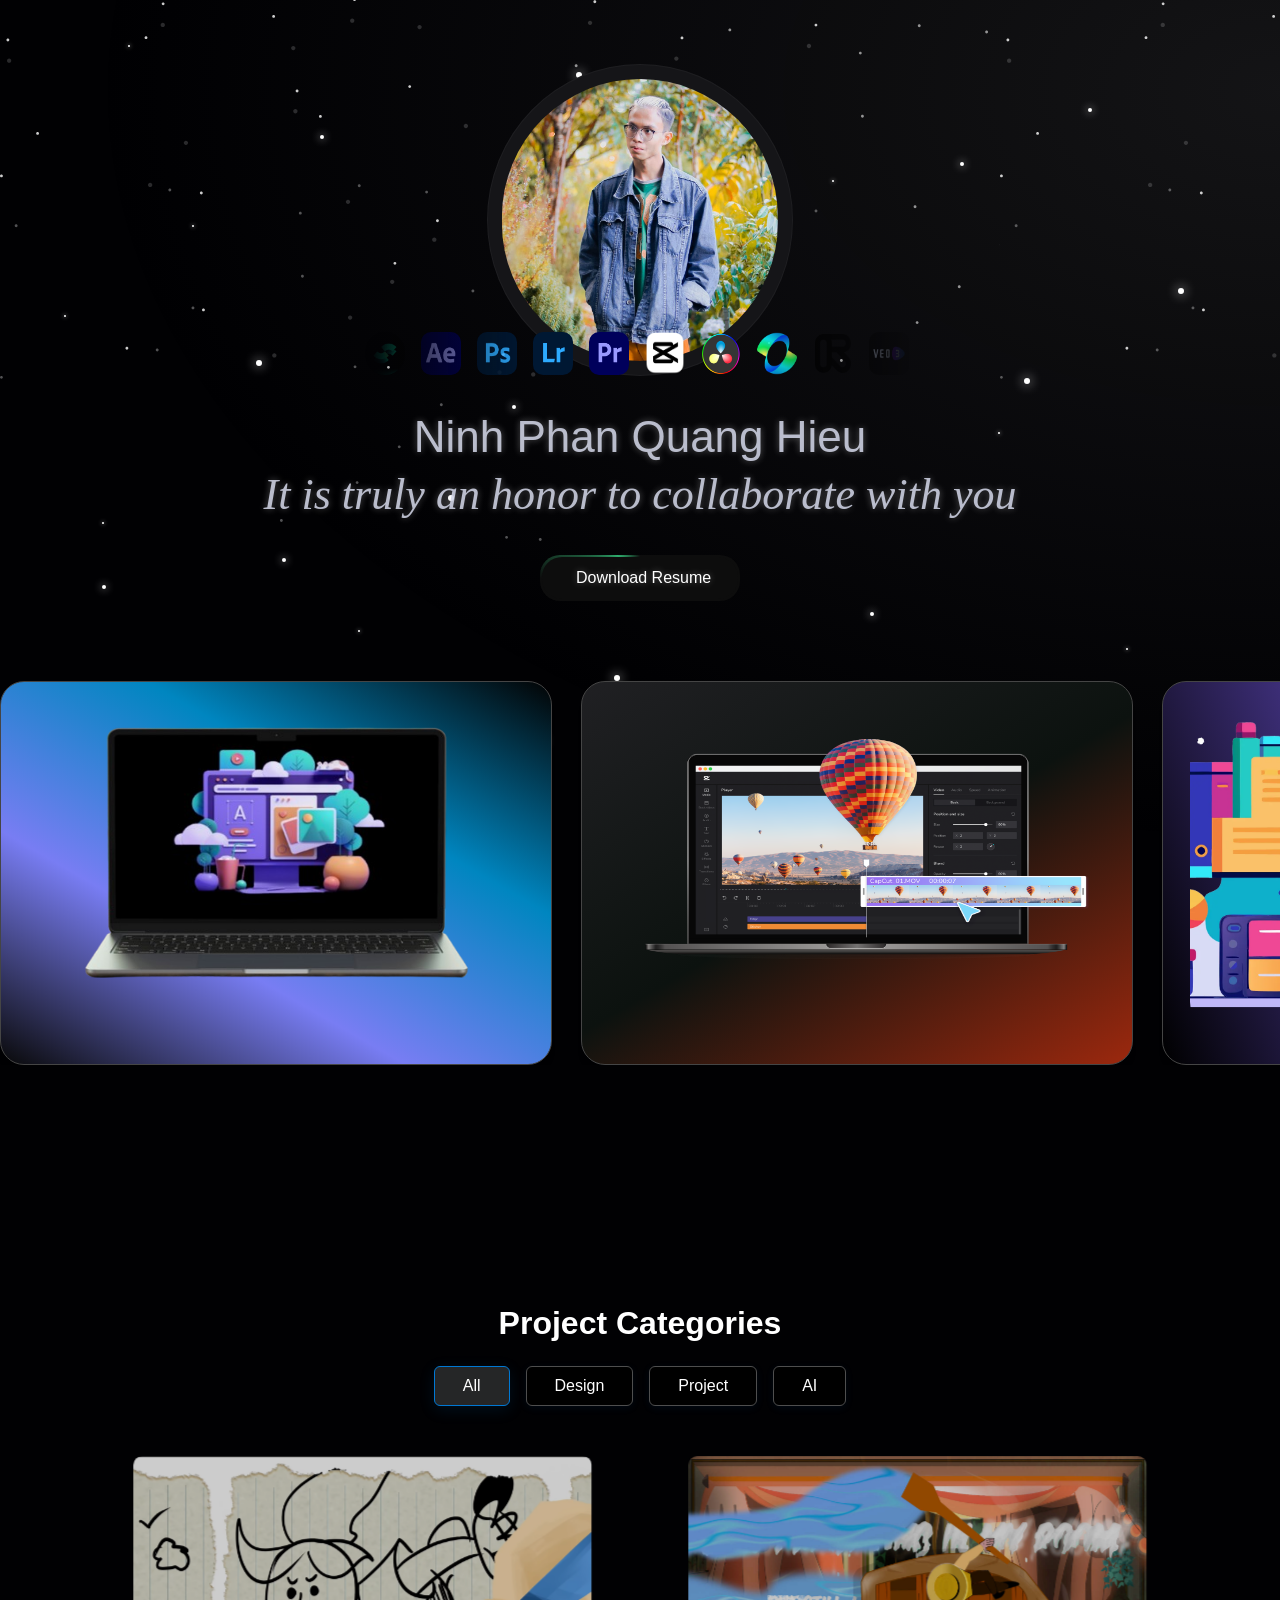
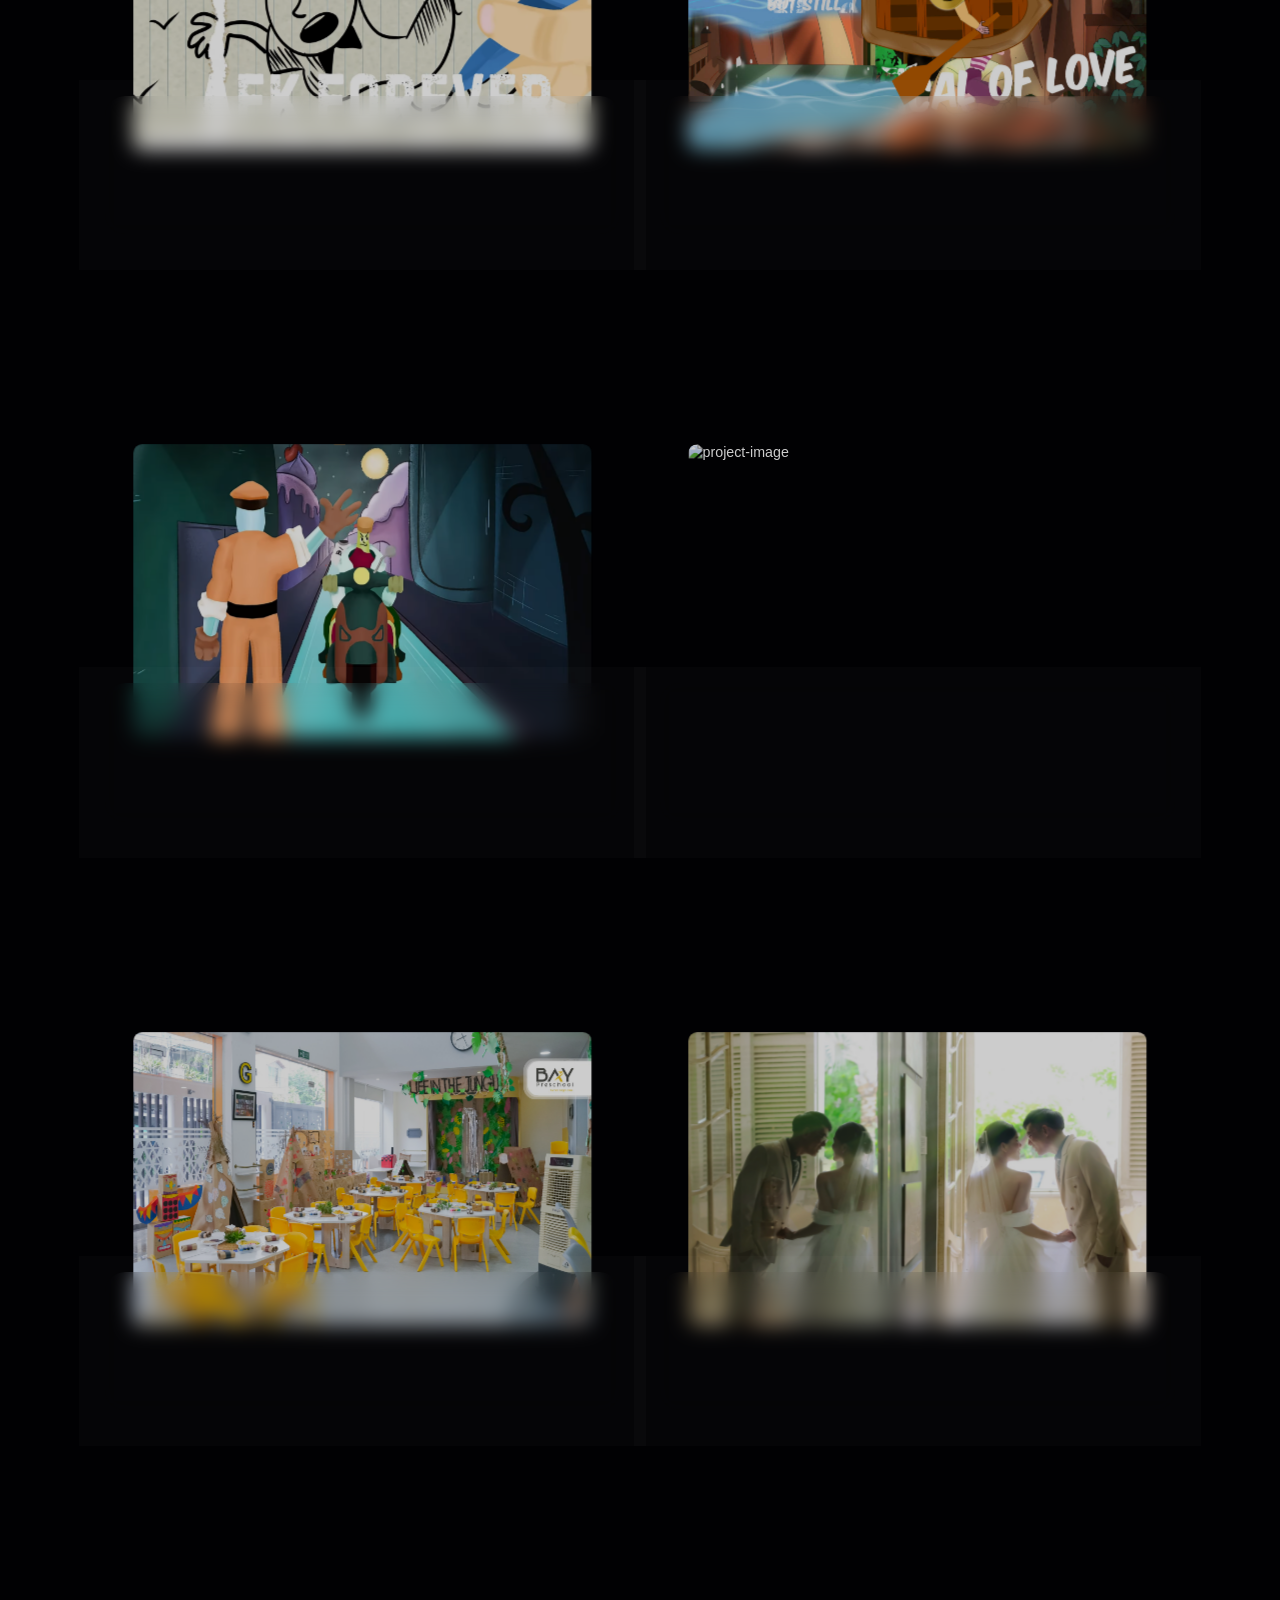
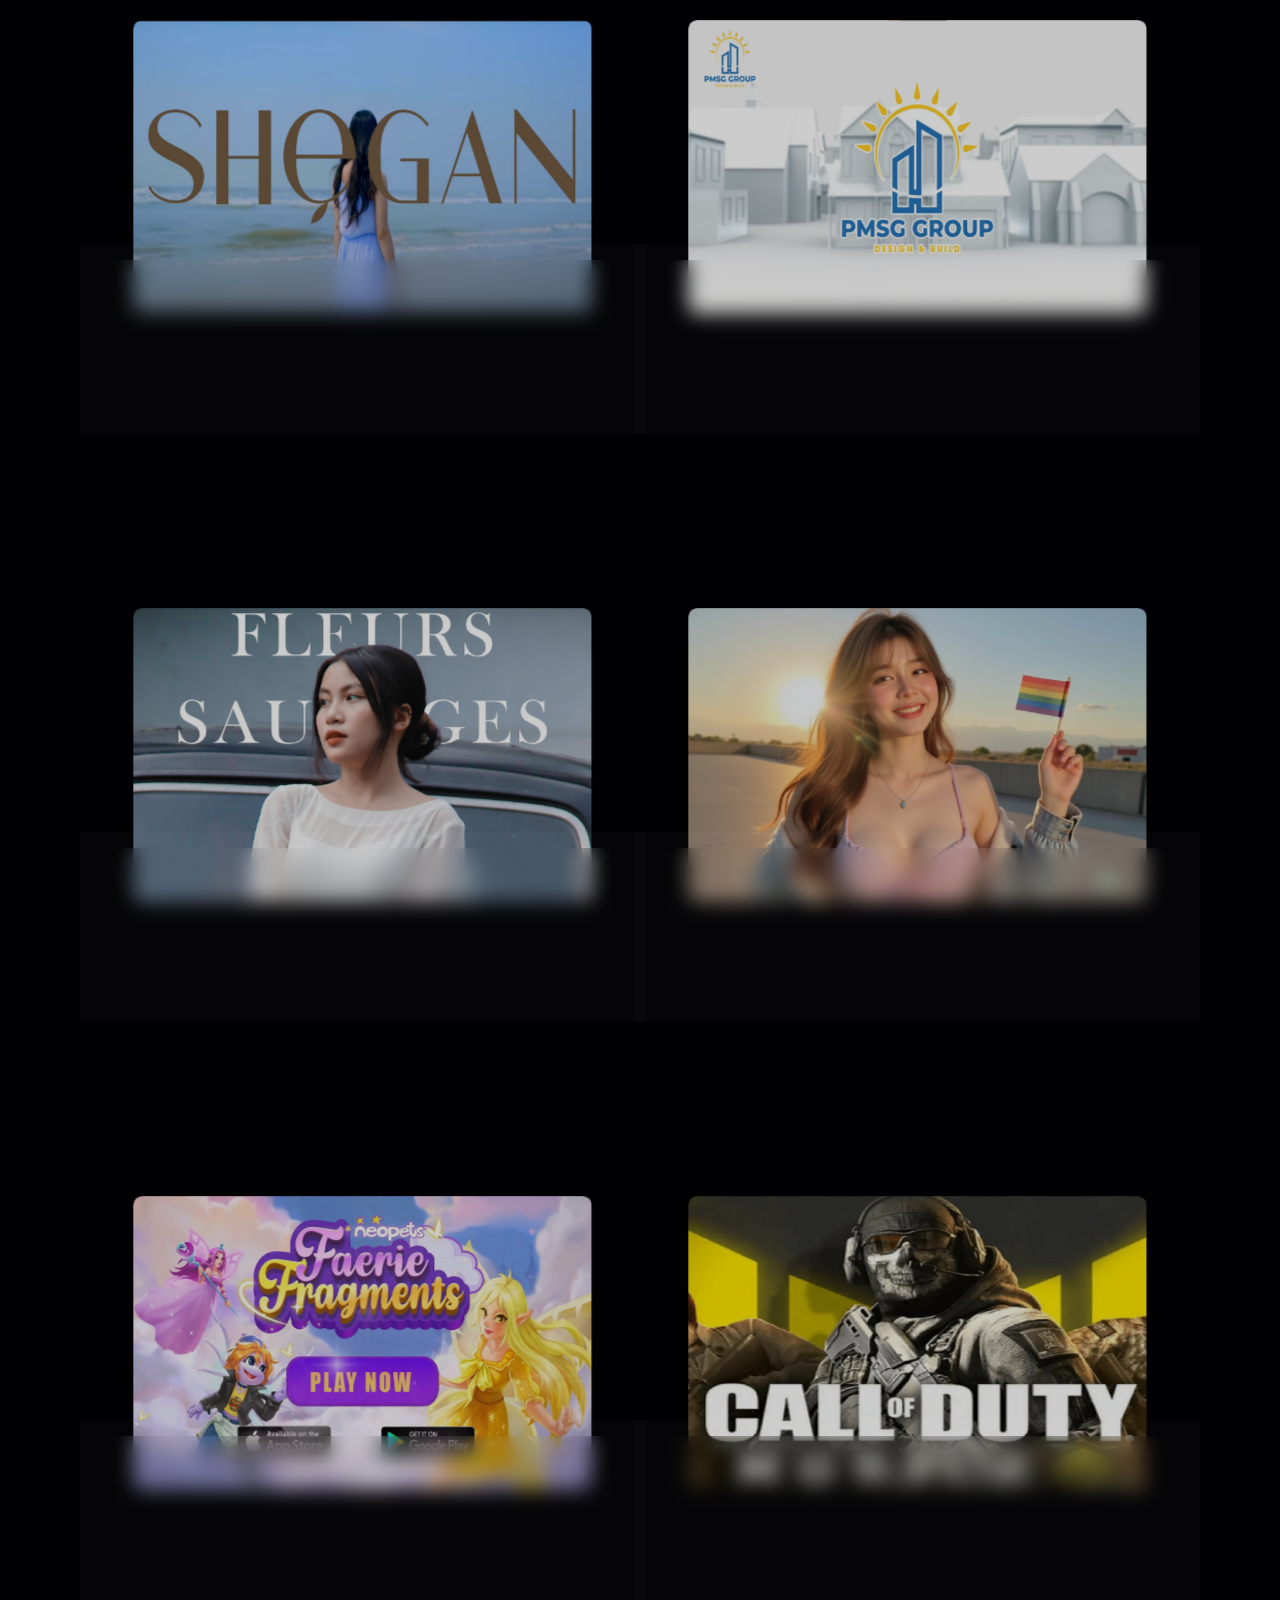
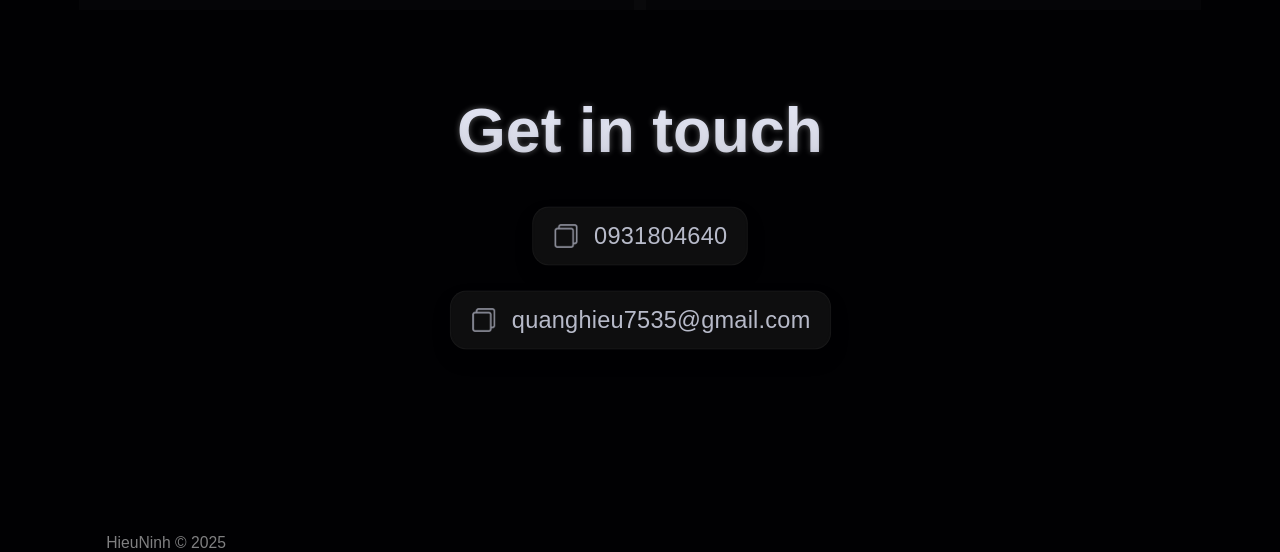
==== commit 3cc6f5fe: "update project" ====
--- a/index.html
+++ b/index.html
@@ -128,57 +128,6 @@
         </div>
   </div>
 
-  <!----------------------------- HEADER -------------------------->
-  <header id="header" class="header-gsap-animate"
-    style="translate: none; rotate: none; scale: none; transform: translate(-50%, 0%) translate3d(0px, 0px, 0px) scale(0.9005, 0.9005); opacity: 0.0053;">
-    <div class="d-flex">
-      <div class="name-and-skills-container">
-        <p class="name reload-animation">Meowish</p>
-        <div class="scroller" data-animated="true">
-          <div class="main-skills scroller__inner reload-animation">
-            <p class="skill">Web Developer</p>
-            <p class="skill">Tiktoker</p>
-            <p class="skill">Designer</p>
-            <p class="skill" aria-hidden="true">Web Developer</p>
-            <p class="skill" aria-hidden="true">Tiktoker</p>
-            <p class="skill" aria-hidden="true">Designer</p>
-          </div>
-        </div>
-      </div>
-
-      <div class="nav-icon show-nav-icon" style="display: none;">
-        <!-- Mobile navigation icon -->
-        <div class="line"></div>
-        <div class="line"></div>
-        <div class="line"></div>
-      </div>
-    </div>
-
-    <nav class="top-nav" style="display: block;">
-      <ul>
-        <li>
-          <a class="glowing-button"
-            href="https://meowish-0.github.io/Cosmic-Portfolio-Website/page.html#services-section"
-            style="animation: 0.3s ease 0s 1 normal forwards running remove-glow; opacity: 1;">
-            <p class="label">Services</p>
-          </a>
-        </li>
-        <li>
-          <a class="glowing-button"
-            href="https://meowish-0.github.io/Cosmic-Portfolio-Website/page.html#projects-section" style="opacity: 1;">
-            <p class="label">Projects</p>
-          </a>
-        </li>
-        <li>
-          <a class="glowing-button"
-            href="https://meowish-0.github.io/Cosmic-Portfolio-Website/page.html#contact-section" style="opacity: 1;">
-            <p class="label">Contact</p>
-          </a>
-        </li>
-      </ul>
-    </nav>
-  </header>
-
   <!----------------------------- SECTIONS ------------------------>
   <main class="sections-container">
     <div class="wrapper">
@@ -372,11 +321,6 @@
     </footer>
   </div>
 
-  <!-- External JavaScript libraries -->
-  <script src="./Editable Portfolio Website_files/ScrollTrigger.min.js.download"></script>
-  <script src="./Editable Portfolio Website_files/gsap.min.js.download"></script>
-  <script type="module" src="./Editable Portfolio Website_files/main.js.download"></script>
-
 
 </body>
 
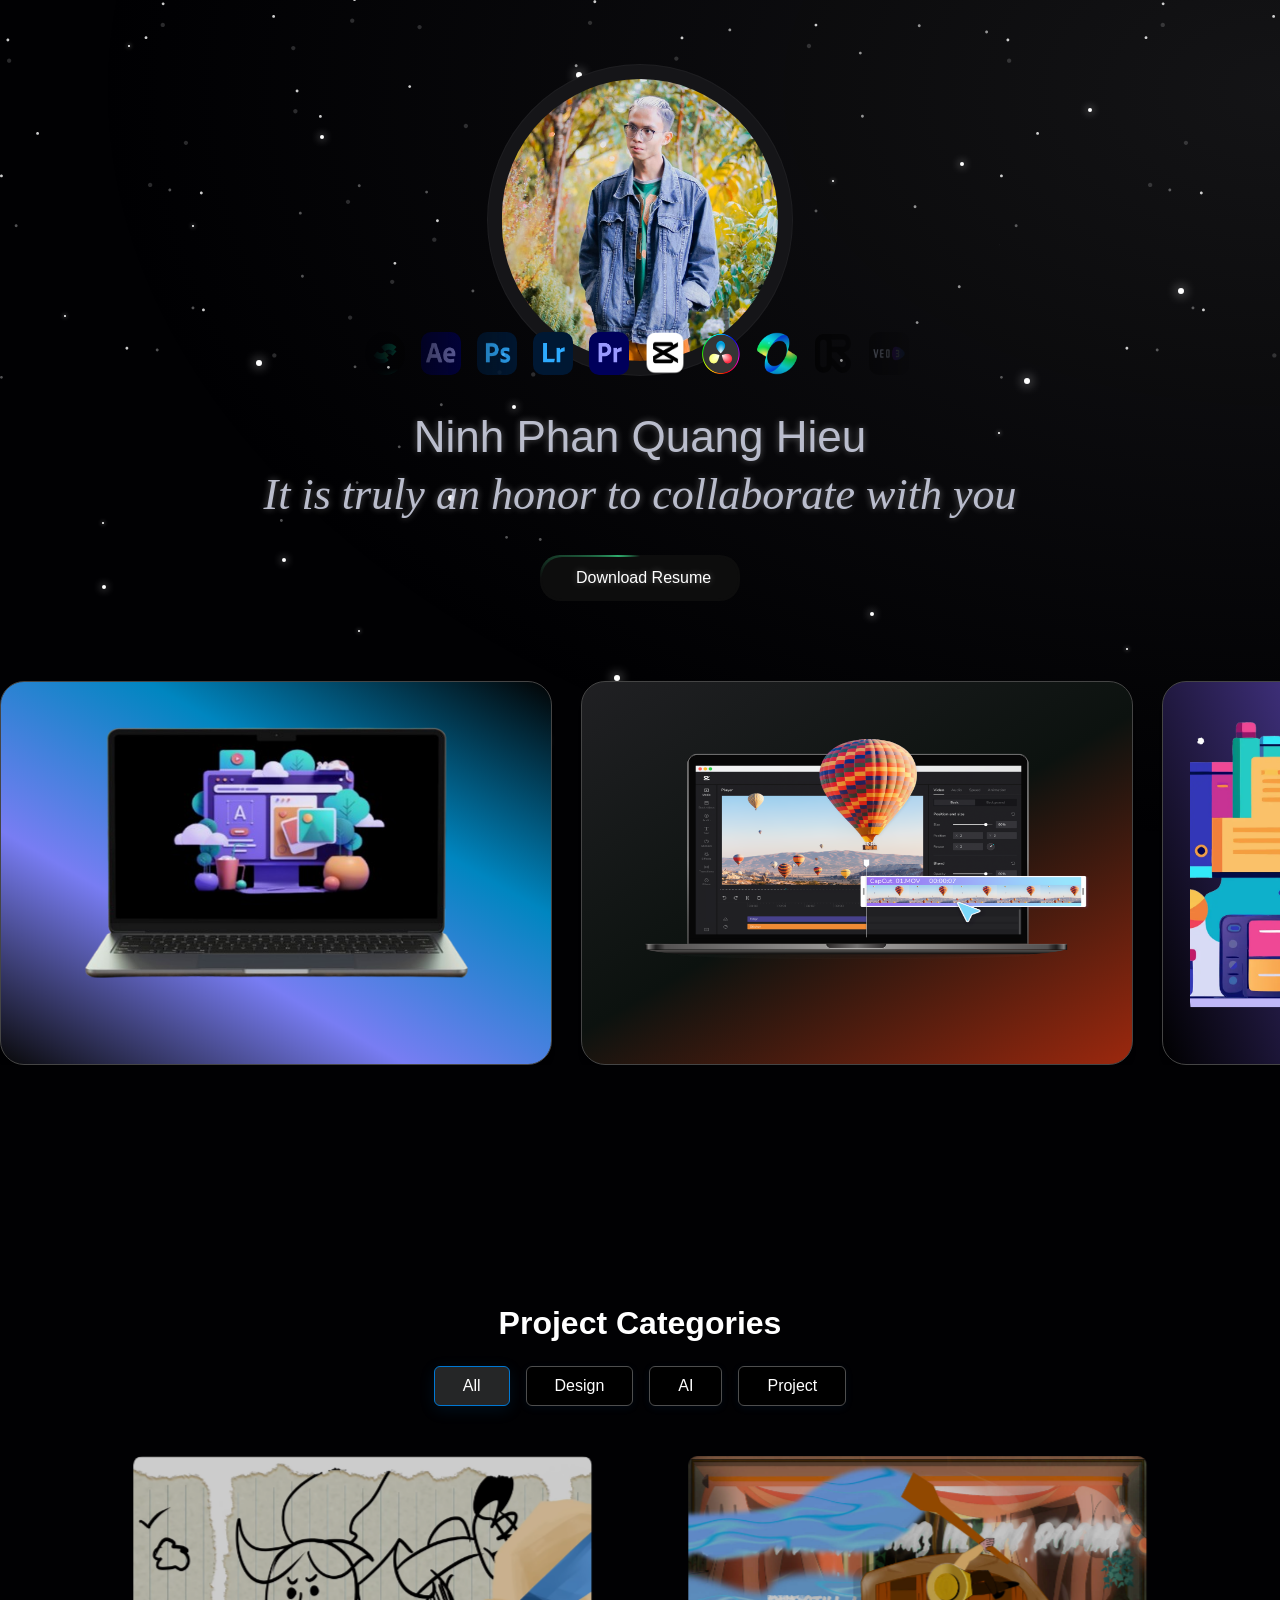
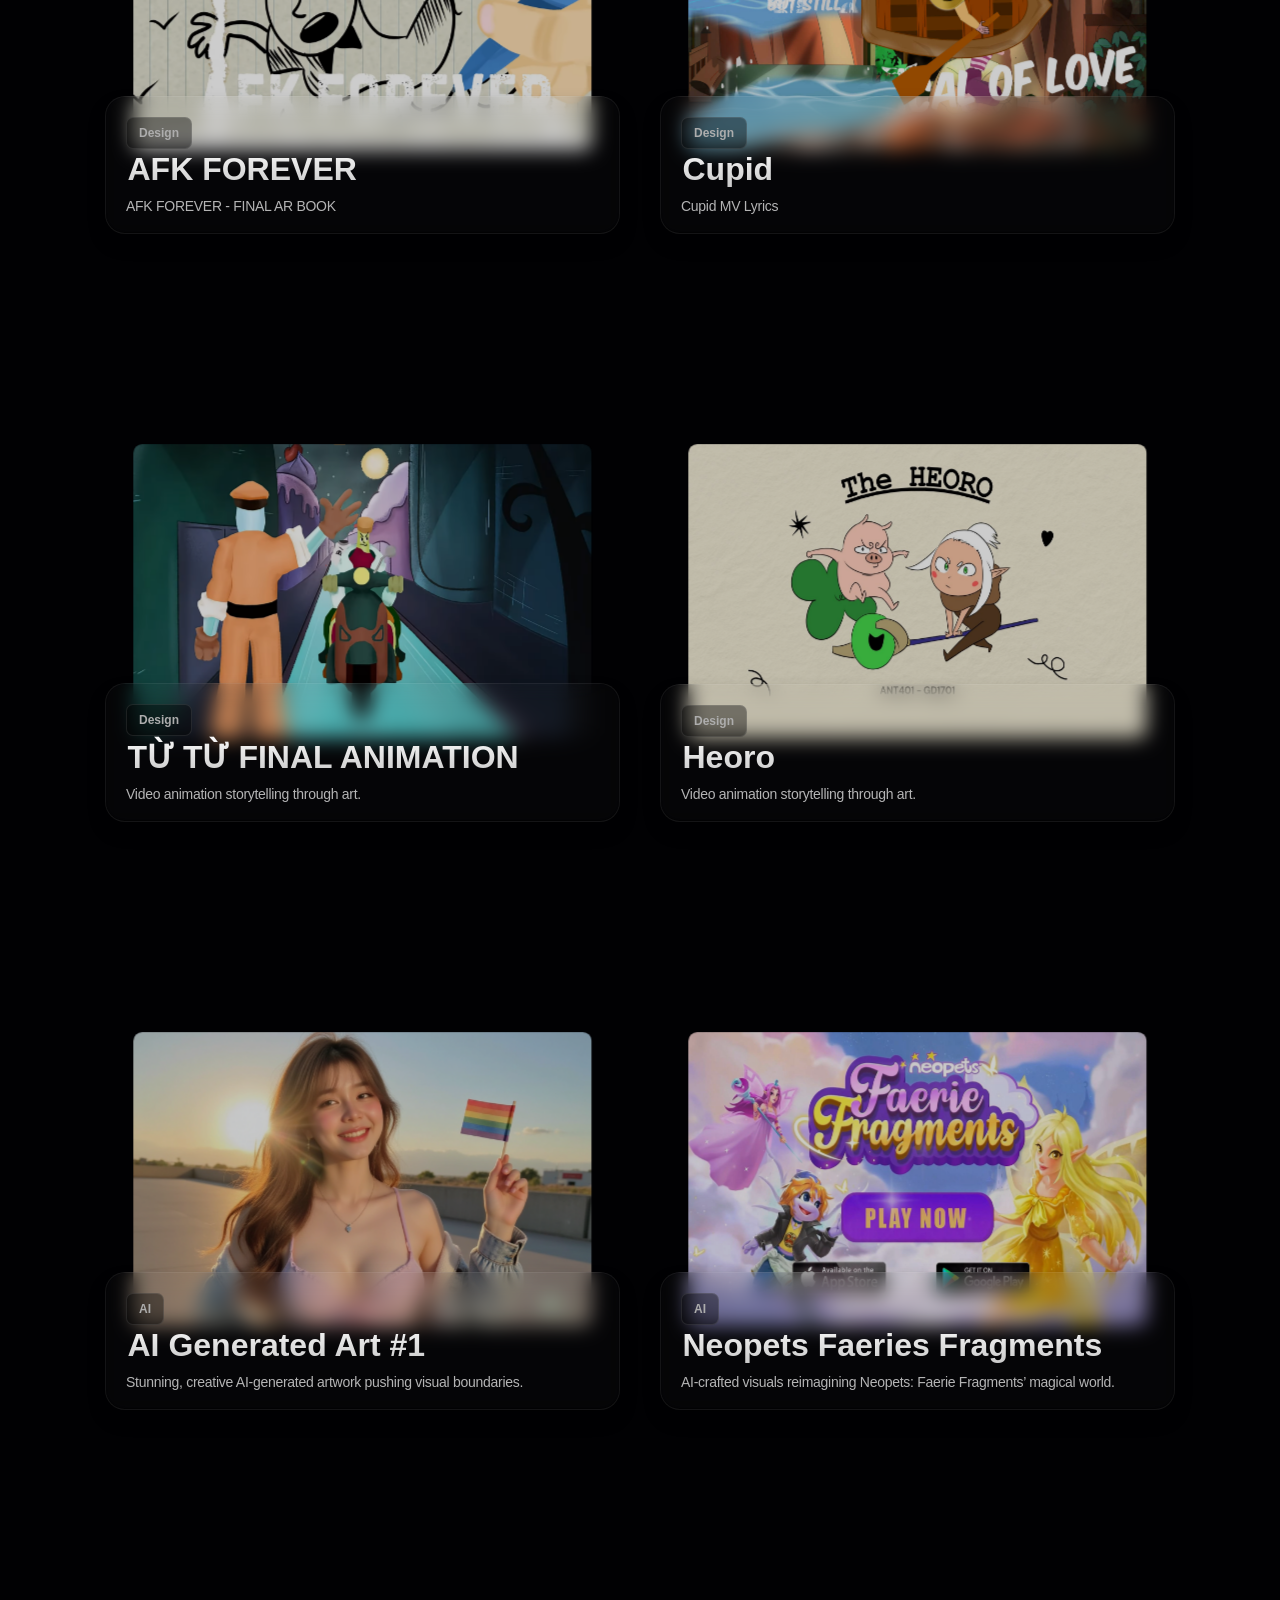
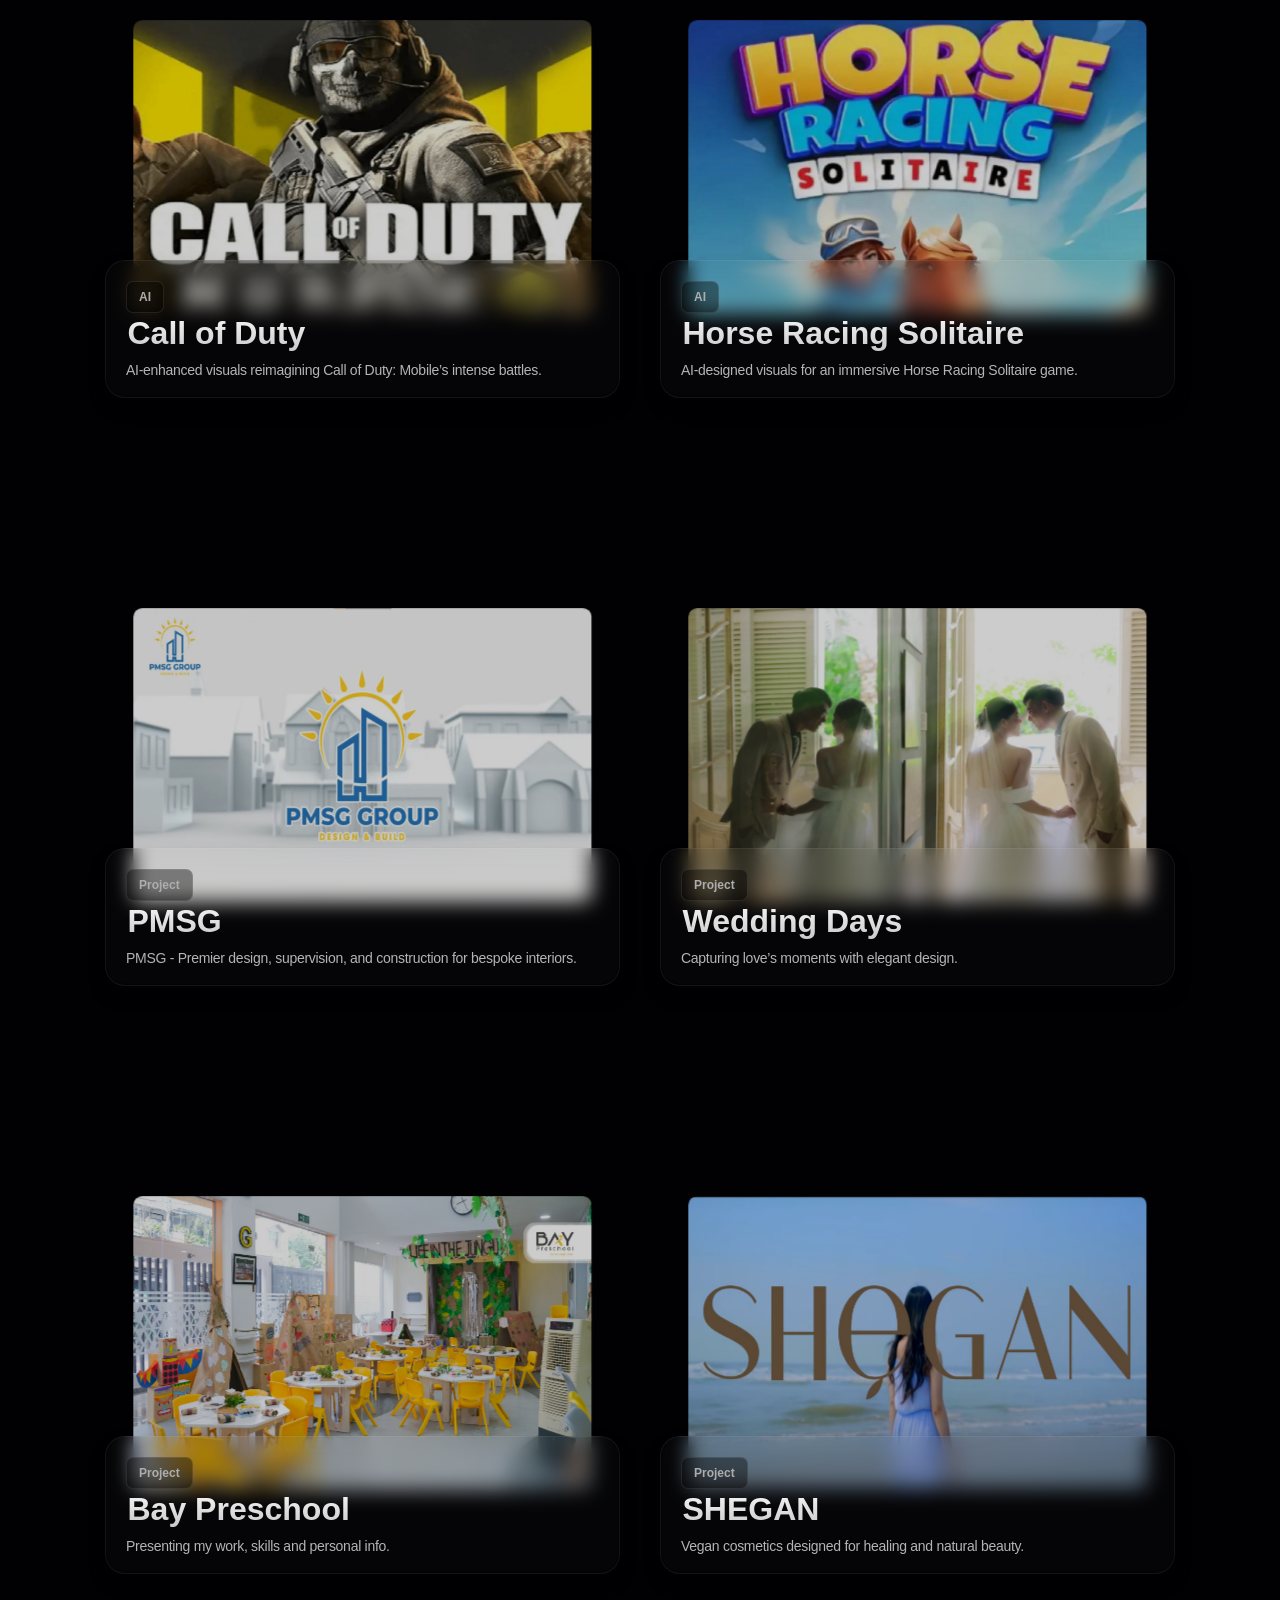
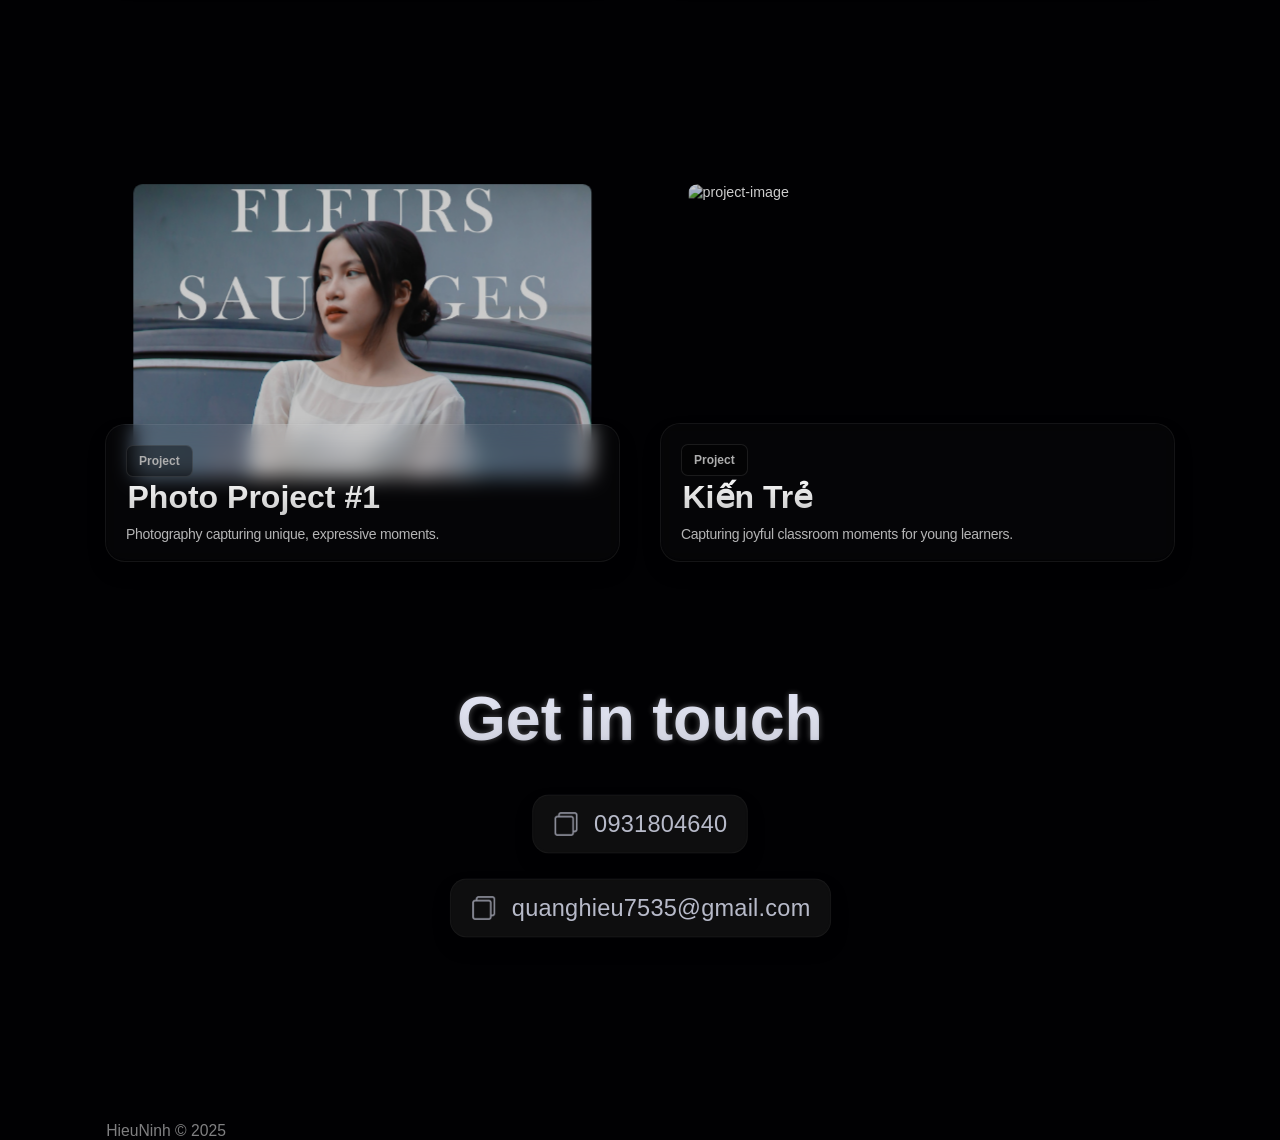
==== commit 4f3b9a02: "update project" ====
--- a/index.html
+++ b/index.html
@@ -273,8 +273,8 @@
         <div class="project-categories-tabs">
           <button class="category-tab active" data-category="all">All</button>
           <button class="category-tab" data-category="design">Design</button>
+          <button class="category-tab" data-category="AI">AI</button>
           <button class="category-tab" data-category="project">Project</button>
-          <button class="category-tab" data-category="AI">AI</button>
         </div>
         <div class="projects-card-container d-grid" id="filtered-projects">
           <!-- Projects will be filtered and shown here by JavaScript -->
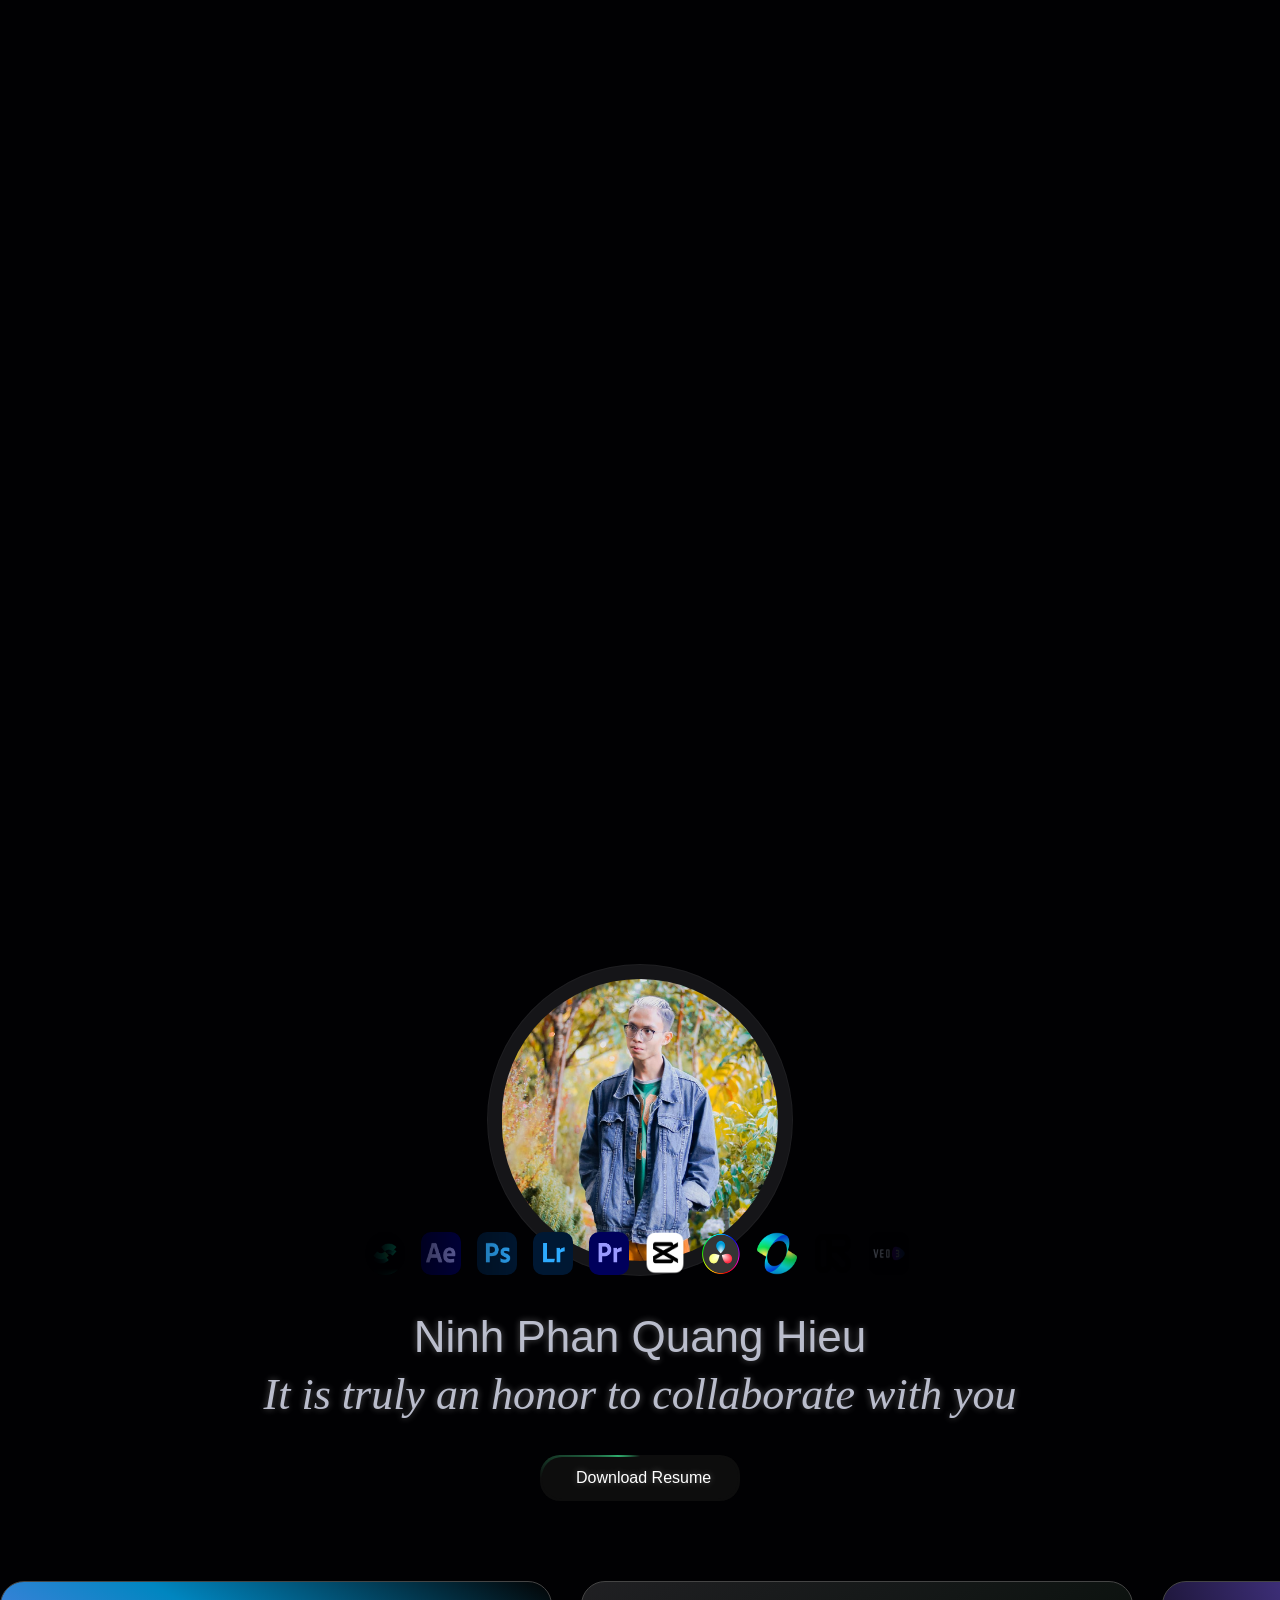
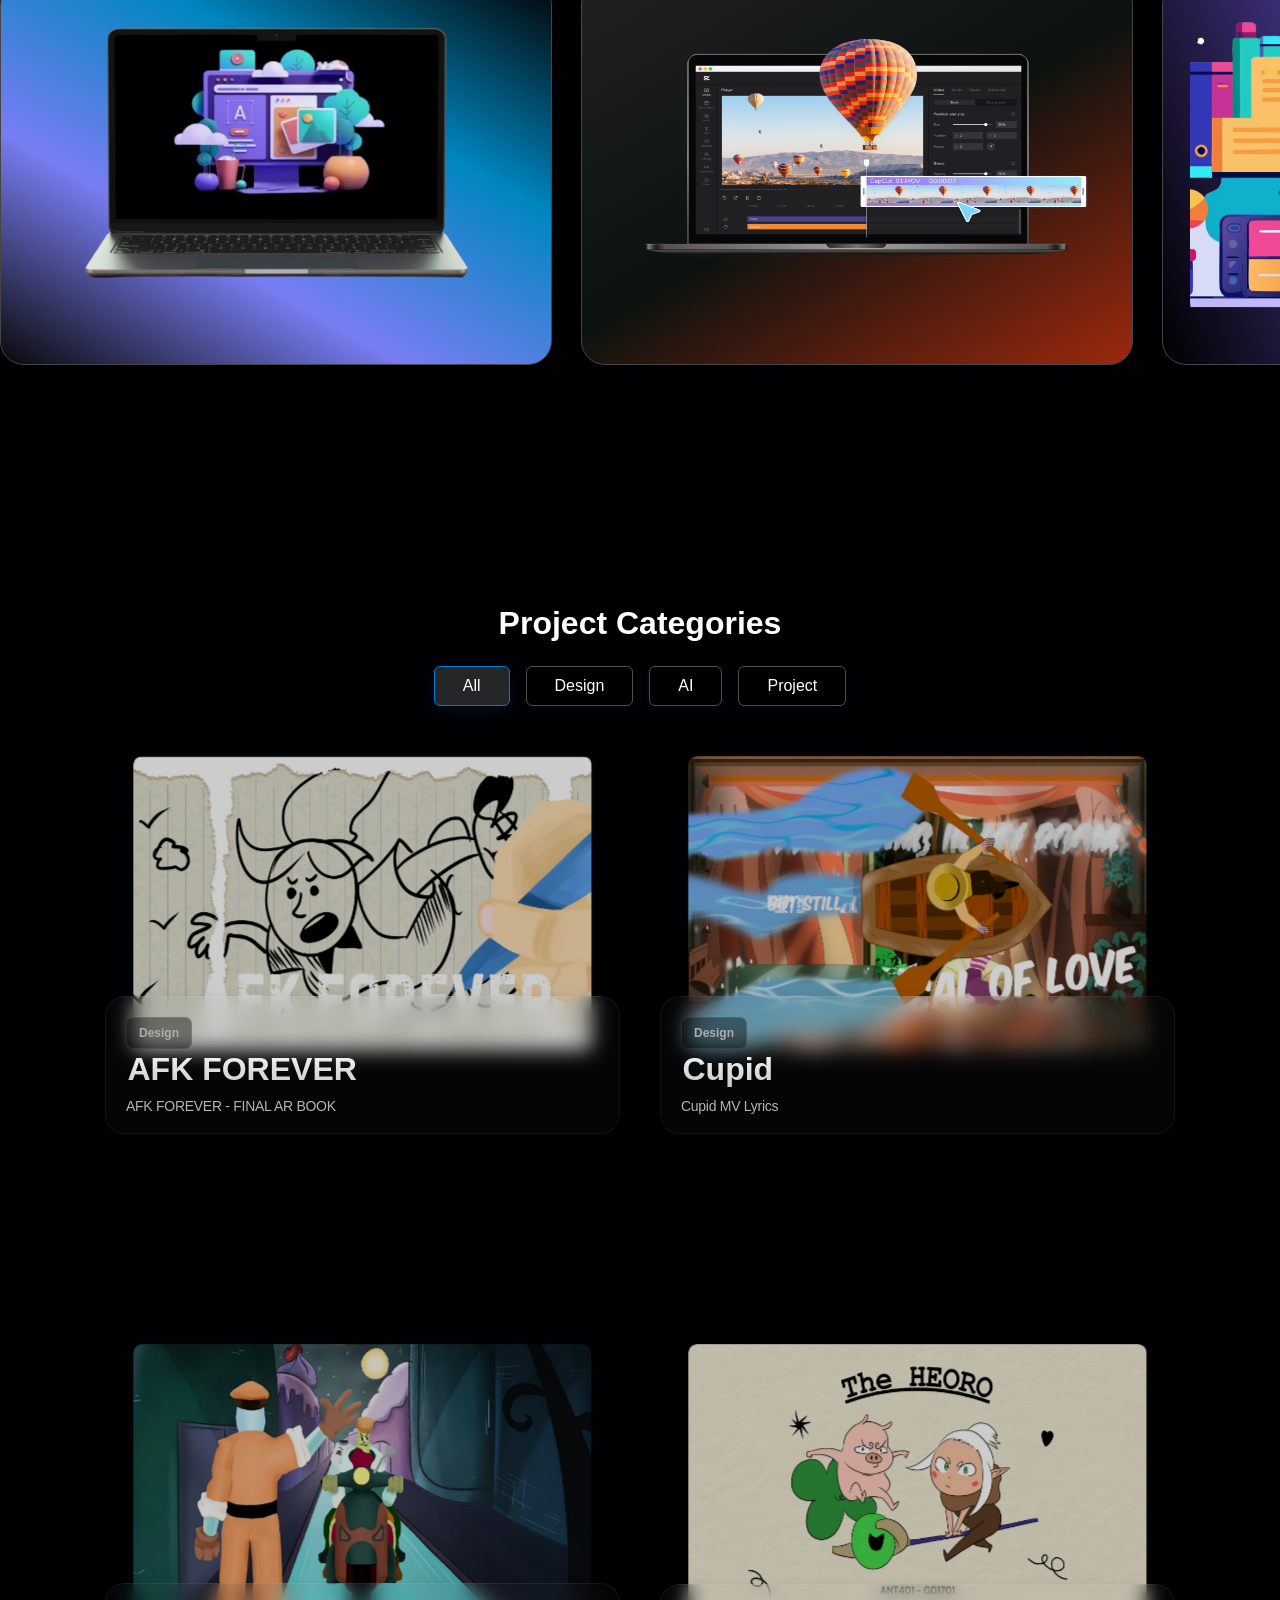
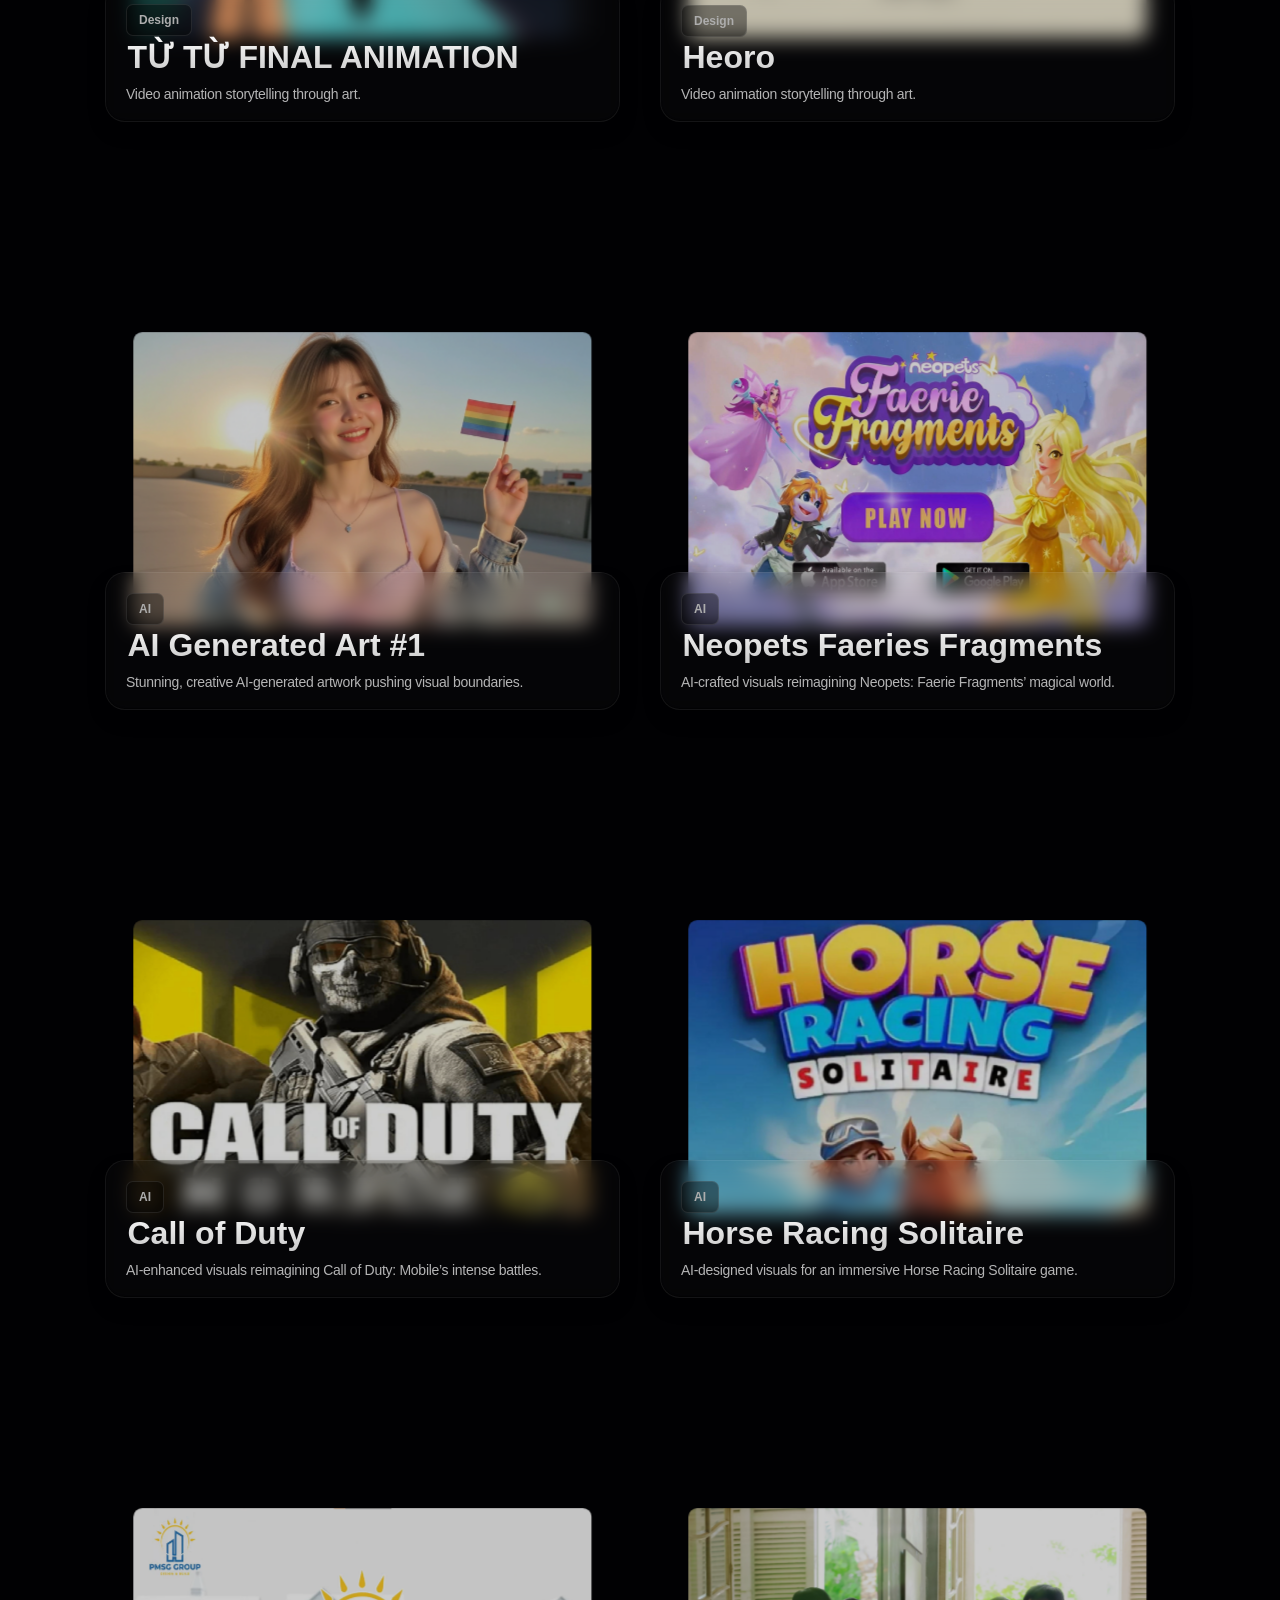
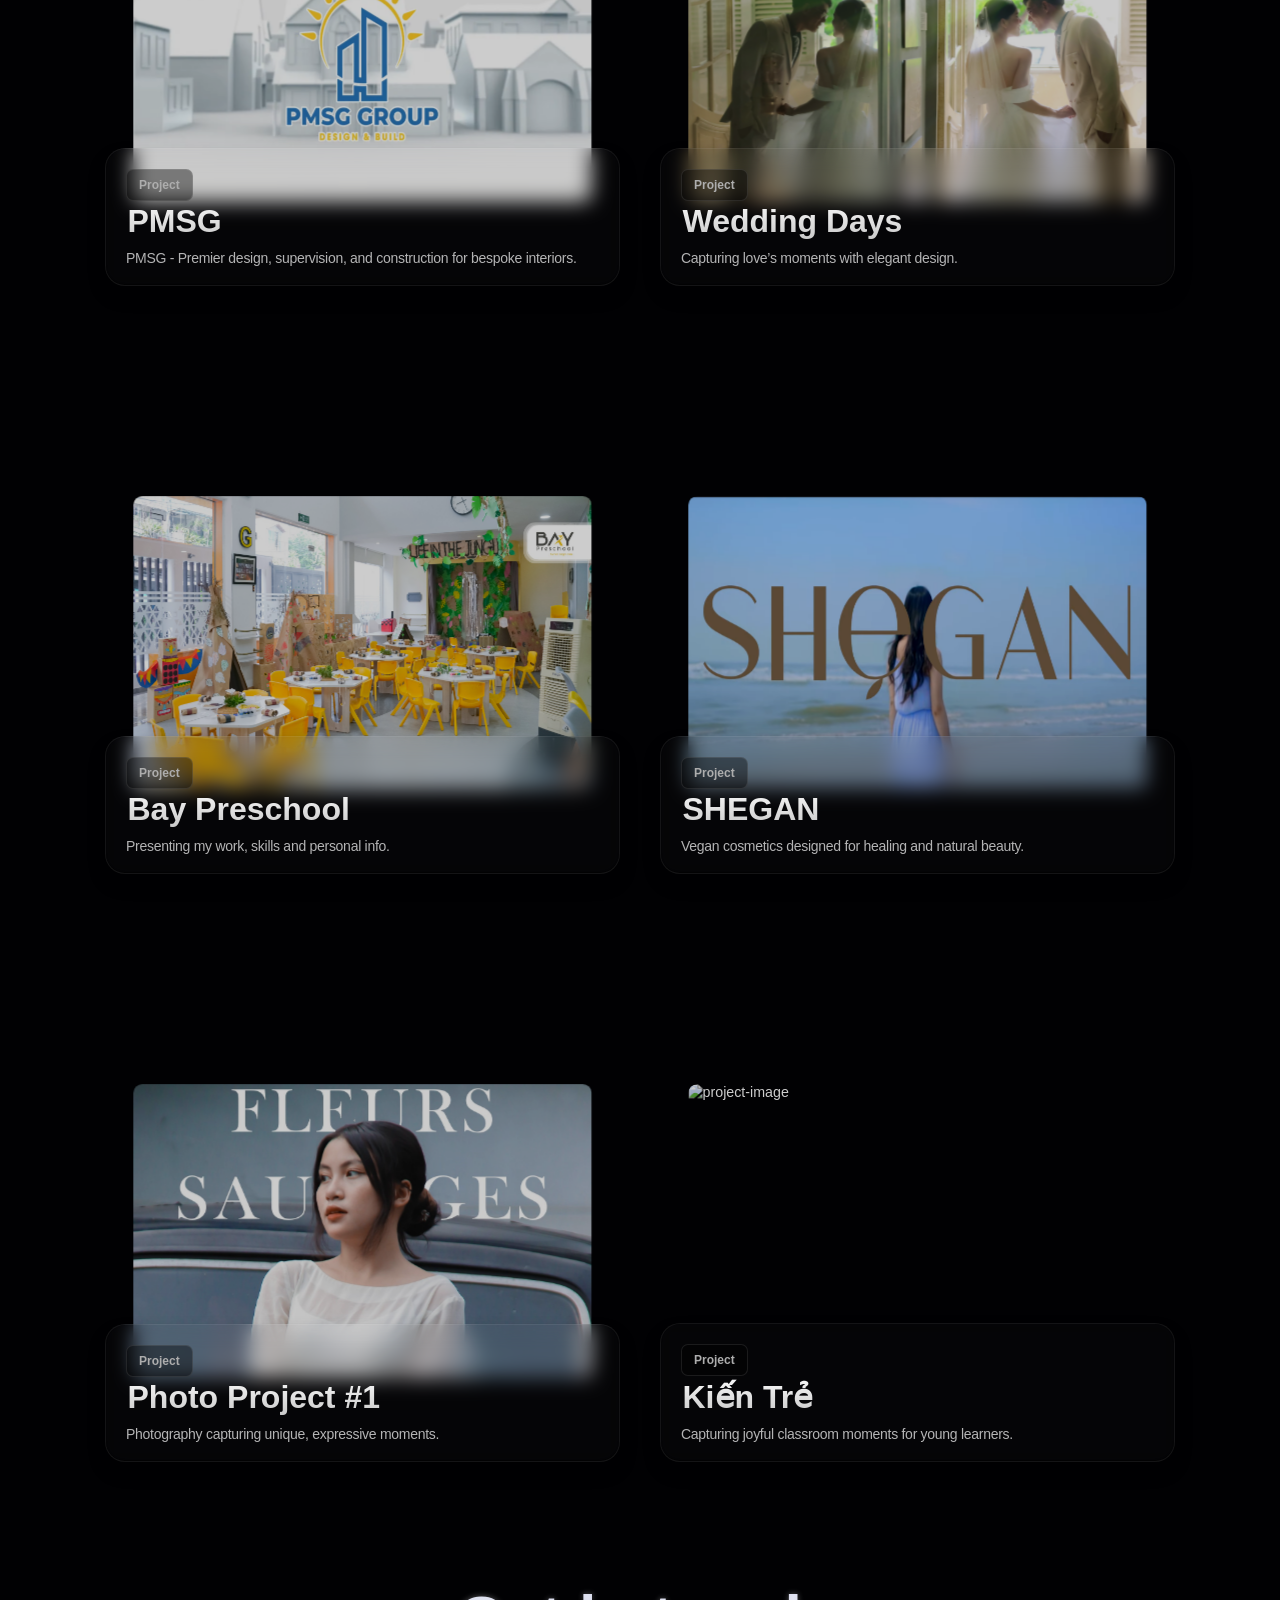
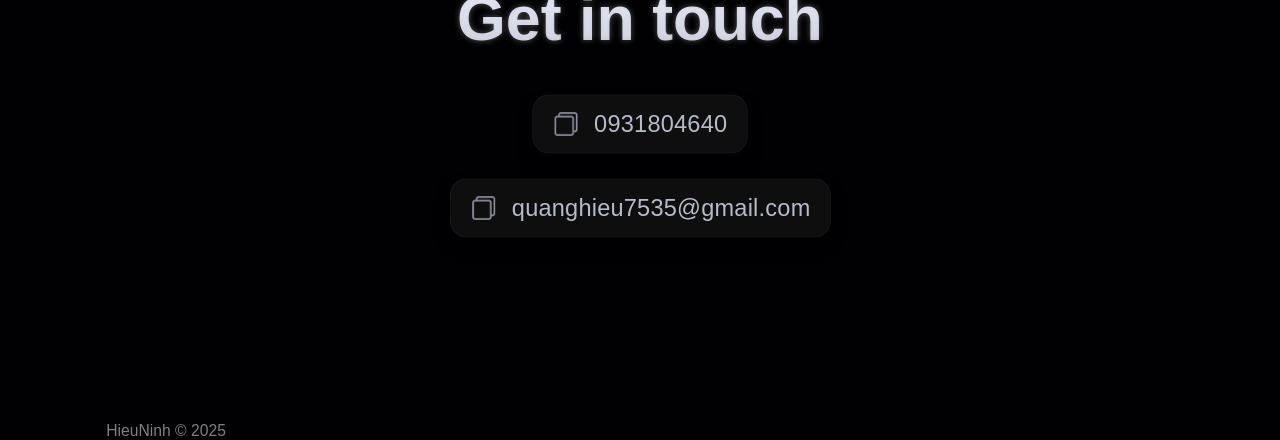
==== commit 95e51a21: "update background" ====
--- a/index.html
+++ b/index.html
@@ -25,109 +25,125 @@
 </head>
 
 <body>
-  <!------------------ SHOOTING STARS BACKGROUND ------------------>
-  <div class="background">
-    <!-- Creates multiple shooting stars for the animated background -->
-    <div class="shooting-star">
-      <div class="shooting-star-head"></div>
+  <link rel="stylesheet" href="./Editable Portfolio Website_files/background-video.css">
+  <!-- Video Background -->
+  <div class="video-background-container">
+    <video id="bgVideo" autoplay muted loop>
+      <source src="./Editable Portfolio Website_files/Video/map_effect.mp4" type="video/mp4">
+    </video>
+  </div>
+
+  <!-- Overlay for fade -->
+  <div class="overlay">
+      <!------------------ SHOOTING STARS BACKGROUND ------------------>
+    <div class="background">
+      <!-- Creates multiple shooting stars for the animated background -->
+      <div class="shooting-star">
+        <div class="shooting-star-head"></div>
+      </div>
+      <div class="shooting-star">
+        <div class="shooting-star-head"></div>
+      </div>
+      <div class="shooting-star">
+        <div class="shooting-star-head"></div>
+      </div>
+      <div class="shooting-star">
+        <div class="shooting-star-head"></div>
+      </div>
+      <div class="shooting-star">
+        <div class="shooting-star-head"></div>
+      </div>
+      <div class="shooting-star">
+        <div class="shooting-star-head"></div>
+      </div>
+      <div class="shooting-star">
+        <div class="shooting-star-head"></div>
+      </div>
+      <div class="shooting-star">
+        <div class="shooting-star-head"></div>
+      </div>
+      <div class="shooting-star">
+        <div class="shooting-star-head"></div>
+      </div>
+      <div class="shooting-star">
+        <div class="shooting-star-head"></div>
+      </div>
+      <div class="shooting-star">
+        <div class="shooting-star-head"></div>
+      </div>
+      <div class="shooting-star">
+        <div class="shooting-star-head"></div>
+      </div>
+      <div class="shooting-star">
+        <div class="shooting-star-head"></div>
+      </div>
+      <div class="shooting-star">
+        <div class="shooting-star-head"></div>
+      </div>
+      <div class="shooting-star">
+        <div class="shooting-star-head"></div>
+      </div>
+      <!-- Static background stars -->
+      <div class="fixed-stars-img"></div>
+      <!-- PARTICLES TOÀN MÀN HÌNH -->
+      <div class="fullscreen-particles">
+        <!-- Round particles -->
+        <div class="particle particle-small"></div>
+        <div class="particle particle-medium"></div>
+        <div class="particle particle-large"></div>
+        <div class="particle particle-small"></div>
+        <div class="particle particle-medium"></div>
+        <div class="particle particle-small"></div>
+        <div class="particle particle-large"></div>
+        <div class="particle particle-medium"></div>
+        <div class="particle particle-small"></div>
+        <div class="particle particle-large"></div>
+        <div class="particle particle-medium"></div>
+        <div class="particle particle-small"></div>
+        <div class="particle particle-large"></div>
+        <div class="particle particle-medium"></div>
+        <div class="particle particle-small"></div>
+        <div class="particle particle-large"></div>
+        <div class="particle particle-medium"></div>
+        <div class="particle particle-small"></div>
+        <div class="particle particle-large"></div>
+        <div class="particle particle-medium"></div>
+        <div class="particle particle-small"></div>
+        <div class="particle particle-large"></div>
+        <div class="particle particle-medium"></div>
+        <div class="particle particle-small"></div>
+        <div class="particle particle-large"></div>
+        <div class="particle particle-medium"></div>
+        <div class="particle particle-small"></div>
+        <div class="particle particle-large"></div>
+        <div class="particle particle-medium"></div>
+        <div class="particle particle-small"></div>
+
+        <!-- Diamond sparkles -->
+        <div class="diamond-sparkle"></div>
+        <div class="diamond-sparkle"></div>
+        <div class="diamond-sparkle"></div>
+        <div class="diamond-sparkle"></div>
+        <div class="diamond-sparkle"></div>
+        <div class="diamond-sparkle"></div>
+        <div class="diamond-sparkle"></div>
+        <div class="diamond-sparkle"></div>
+
+        <!-- Star particles -->
+        <div class="star-particle"></div>
+        <div class="star-particle"></div>
+        <div class="star-particle"></div>
+        <div class="star-particle"></div>
+        <div class="star-particle"></div>
+      </div>
     </div>
-    <div class="shooting-star">
-      <div class="shooting-star-head"></div>
-    </div>
-    <div class="shooting-star">
-      <div class="shooting-star-head"></div>
-    </div>
-    <div class="shooting-star">
-      <div class="shooting-star-head"></div>
-    </div>
-    <div class="shooting-star">
-      <div class="shooting-star-head"></div>
-    </div>
-    <div class="shooting-star">
-      <div class="shooting-star-head"></div>
-    </div>
-    <div class="shooting-star">
-      <div class="shooting-star-head"></div>
-    </div>
-    <div class="shooting-star">
-      <div class="shooting-star-head"></div>
-    </div>
-    <div class="shooting-star">
-      <div class="shooting-star-head"></div>
-    </div>
-    <div class="shooting-star">
-      <div class="shooting-star-head"></div>
-    </div>
-    <div class="shooting-star">
-      <div class="shooting-star-head"></div>
-    </div>
-    <div class="shooting-star">
-      <div class="shooting-star-head"></div>
-    </div>
-    <div class="shooting-star">
-      <div class="shooting-star-head"></div>
-    </div>
-    <div class="shooting-star">
-      <div class="shooting-star-head"></div>
-    </div>
-    <div class="shooting-star">
-      <div class="shooting-star-head"></div>
-    </div>
-    <!-- Static background stars -->
-    <div class="fixed-stars-img"></div>
-    <!-- PARTICLES TOÀN MÀN HÌNH -->
-        <div class="fullscreen-particles">
-            <!-- Round particles -->
-            <div class="particle particle-small"></div>
-            <div class="particle particle-medium"></div>
-            <div class="particle particle-large"></div>
-            <div class="particle particle-small"></div>
-            <div class="particle particle-medium"></div>
-            <div class="particle particle-small"></div>
-            <div class="particle particle-large"></div>
-            <div class="particle particle-medium"></div>
-            <div class="particle particle-small"></div>
-            <div class="particle particle-large"></div>
-            <div class="particle particle-medium"></div>
-            <div class="particle particle-small"></div>
-            <div class="particle particle-large"></div>
-            <div class="particle particle-medium"></div>
-            <div class="particle particle-small"></div>
-            <div class="particle particle-large"></div>
-            <div class="particle particle-medium"></div>
-            <div class="particle particle-small"></div>
-            <div class="particle particle-large"></div>
-            <div class="particle particle-medium"></div>
-            <div class="particle particle-small"></div>
-            <div class="particle particle-large"></div>
-            <div class="particle particle-medium"></div>
-            <div class="particle particle-small"></div>
-            <div class="particle particle-large"></div>
-            <div class="particle particle-medium"></div>
-            <div class="particle particle-small"></div>
-            <div class="particle particle-large"></div>
-            <div class="particle particle-medium"></div>
-            <div class="particle particle-small"></div>
-
-            <!-- Diamond sparkles -->
-            <div class="diamond-sparkle"></div>
-            <div class="diamond-sparkle"></div>
-            <div class="diamond-sparkle"></div>
-            <div class="diamond-sparkle"></div>
-            <div class="diamond-sparkle"></div>
-            <div class="diamond-sparkle"></div>
-            <div class="diamond-sparkle"></div>
-            <div class="diamond-sparkle"></div>
-
-            <!-- Star particles -->
-            <div class="star-particle"></div>
-            <div class="star-particle"></div>
-            <div class="star-particle"></div>
-            <div class="star-particle"></div>
-            <div class="star-particle"></div>
-        </div>
   </div>
 
+  <!-- Content -->
+  <div class="content"></div>
+
+  <script src="./Editable Portfolio Website_files/js/background-video.js"></script>
+  
   <!----------------------------- SECTIONS ------------------------>
   <main class="sections-container">
     <div class="wrapper">
@@ -215,11 +231,11 @@
           </div>
         </div>
 
-        <p class="bio reload-animation">Ninh Phan Quang Hieu <br><span
-            class="unique-font">It is truly an honor to collaborate with you</span></p>
+        <p class="bio reload-animation">Ninh Phan Quang Hieu <br><span class="unique-font">It is truly an honor to
+            collaborate with you</span></p>
 
         <a href="./Editable Portfolio Website_files/Ninh Phan Quang Hieu_CV.pdf"
-           class="download-resume-btn glowing-button reload-animation">
+          class="download-resume-btn glowing-button reload-animation">
           <img src="./Editable Portfolio Website_files/download icon.png" alt="" class="download-icon">
           <p class="label">Download Resume</p>
         </a>
@@ -243,8 +259,7 @@
           </div>
 
           <div class="service-card">
-            <img src="./Editable Portfolio Website_files/AI_2.png" alt="UI design in laptop.png"
-              class="services-img">
+            <img src="./Editable Portfolio Website_files/AI_2.png" alt="UI design in laptop.png" class="services-img">
             <p class="services-label">AI</p>
           </div>
           <div class="service-card" aria-hidden="true">
@@ -258,8 +273,7 @@
             <p class="services-label">Video Editing</p>
           </div>
           <div class="service-card" aria-hidden="true">
-            <img src="./Editable Portfolio Website_files/AI_2.png" alt="UI design in laptop.png"
-              class="services-img">
+            <img src="./Editable Portfolio Website_files/AI_2.png" alt="UI design in laptop.png" class="services-img">
             <p class="services-label">AI</p>
           </div>
         </div>
@@ -313,9 +327,10 @@
   <!----------------------- FOOTER ---------------------------->
   <div class="wrapper">
     <footer>
-      
+
       <p class="copyright-txt scroll-animate--upward"
-        style="translate: none; rotate: none; scale: none; transform: translate(0px, 55px) scale(0.98, 0.98);">HieuNinh ©
+        style="translate: none; rotate: none; scale: none; transform: translate(0px, 55px) scale(0.98, 0.98);">HieuNinh
+        ©
         2025</p>
 
     </footer>
--- a/Editable Portfolio Website_files/background-video.css
+++ b/Editable Portfolio Website_files/background-video.css
@@ -0,0 +1,50 @@
+/* Video Background */
+    .video-background-container {
+      position: fixed;
+      top: 0; left: 0;
+      width: 100%;
+      height: 100%;
+      overflow: hidden;
+      z-index: -1;
+    }
+
+    .video-background-container video {
+      width: 100%;
+      height: 100%;
+      object-fit: cover;
+    }
+
+    /* Overlay for fade effect */
+    .overlay {
+      position: fixed;
+      top: 0; left: 0;
+      width: 100%;
+      height: 100%;
+      background: black;
+      opacity: 0; /* Start transparent */
+      transition: opacity 0.2s;
+      z-index: 0;
+    }
+
+    /* Content */
+    .content {
+      position: relative;
+      height: 100vh; /* Enough height to scroll */
+      display: flex;
+      flex-direction: column;
+      justify-content: center;
+      align-items: center;
+      color: white;
+      z-index: 1;
+    }
+
+    .text {
+      opacity: 0;
+      transform: translateY(30px);
+      transition: opacity 0.5s, transform 0.5s;
+    }
+
+    .text.visible {
+      opacity: 1;
+      transform: translateY(0);
+    }
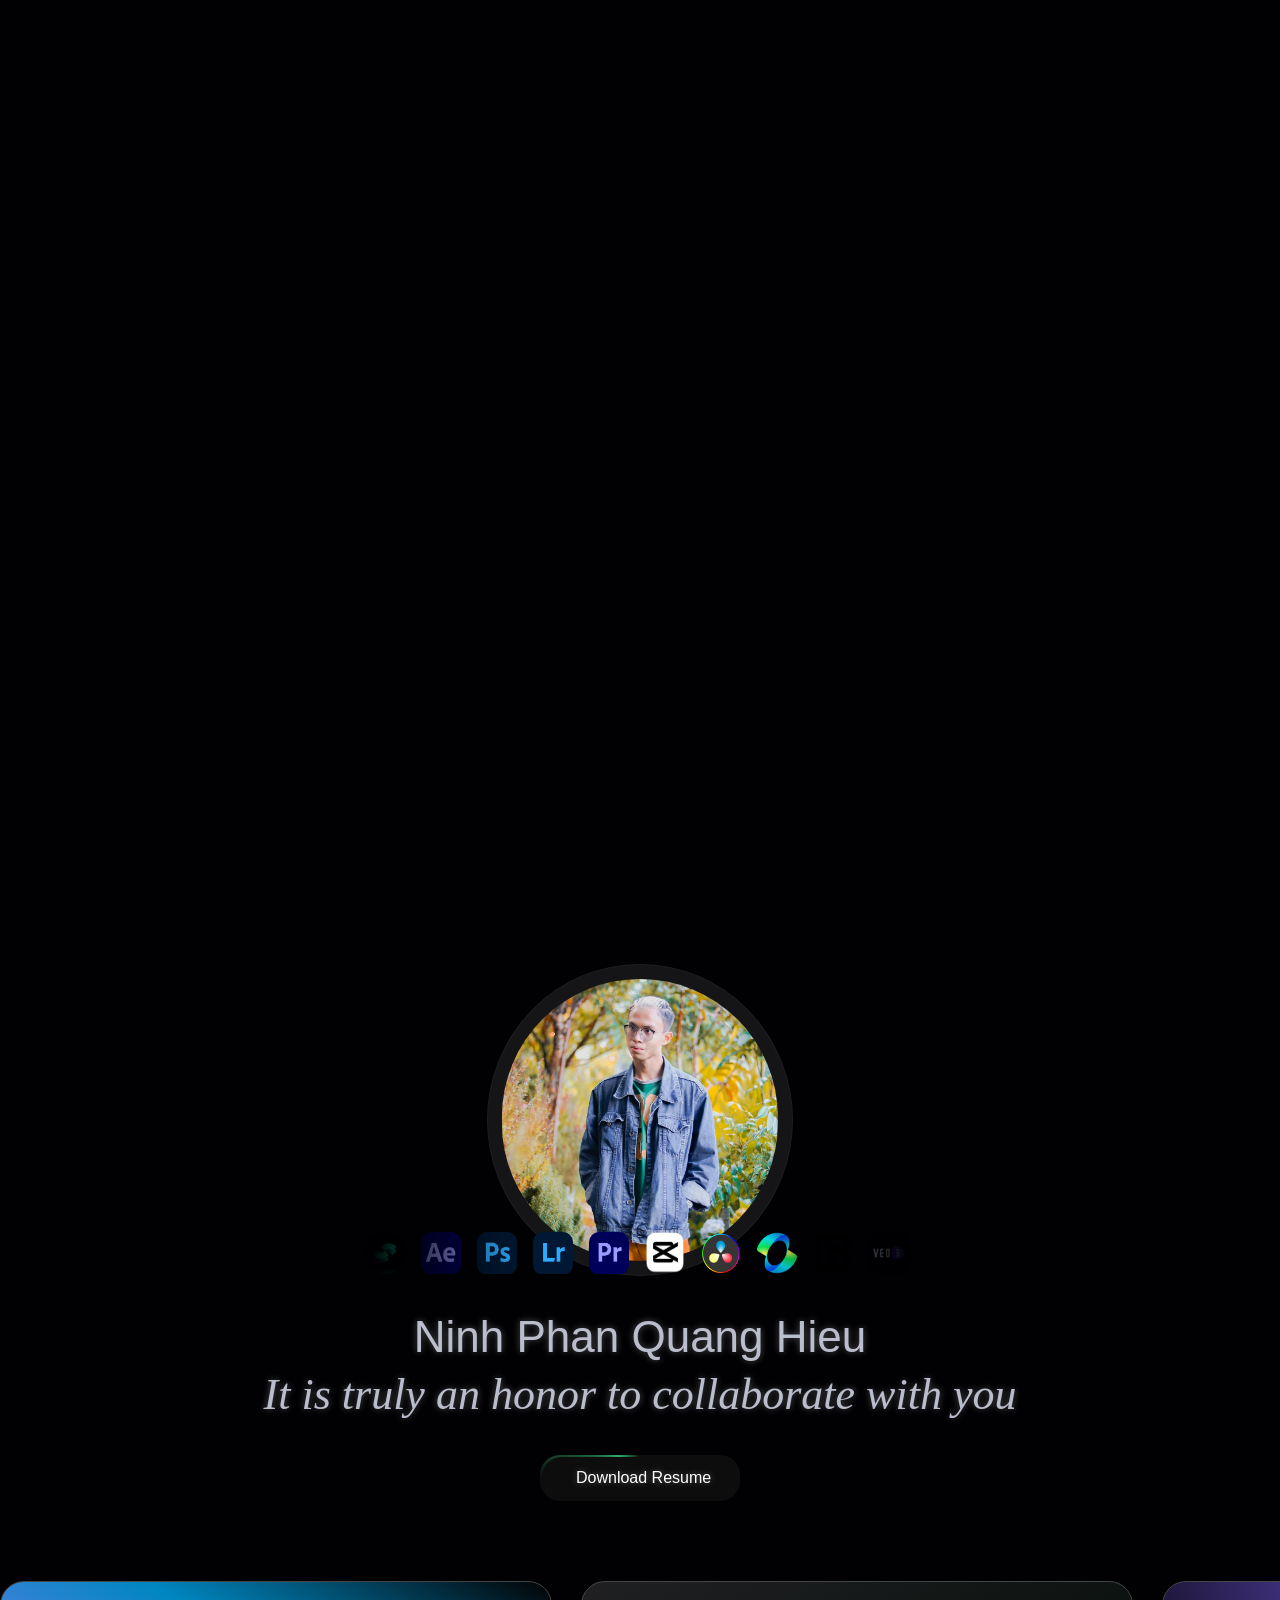
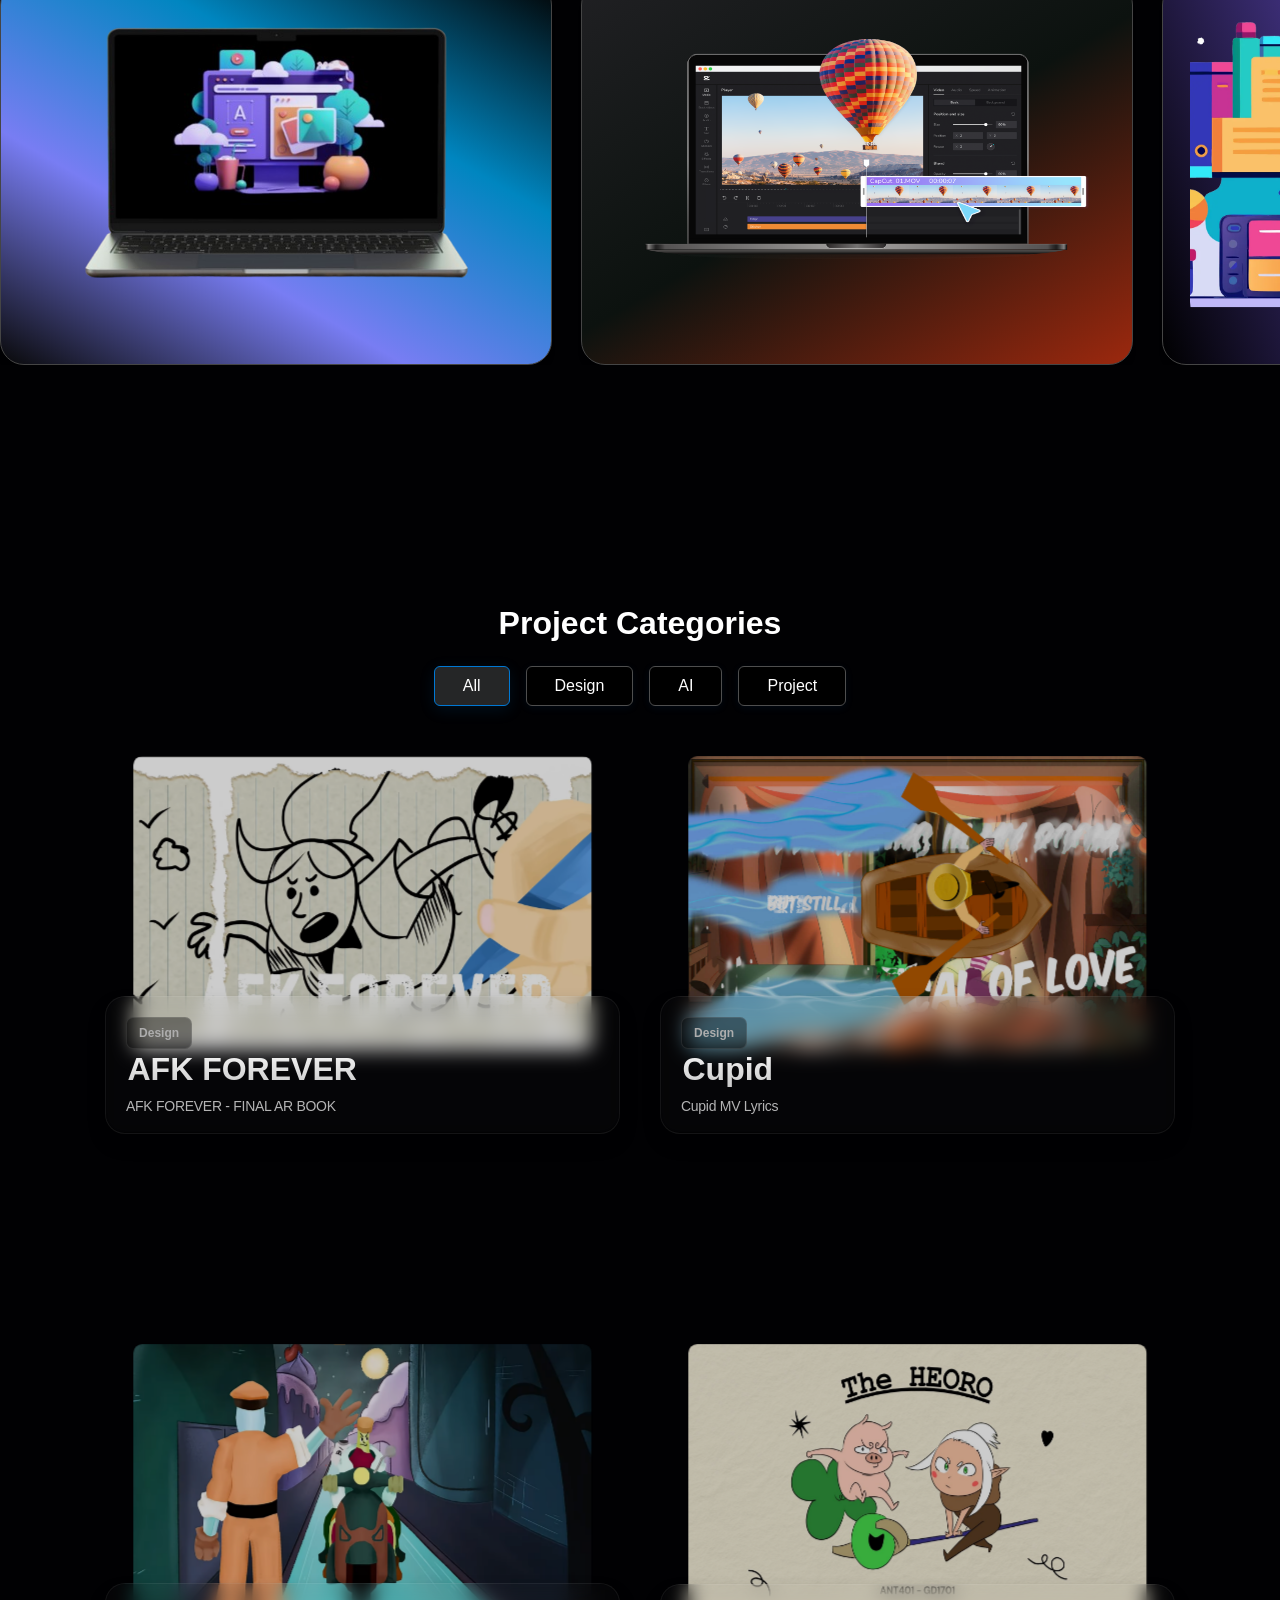
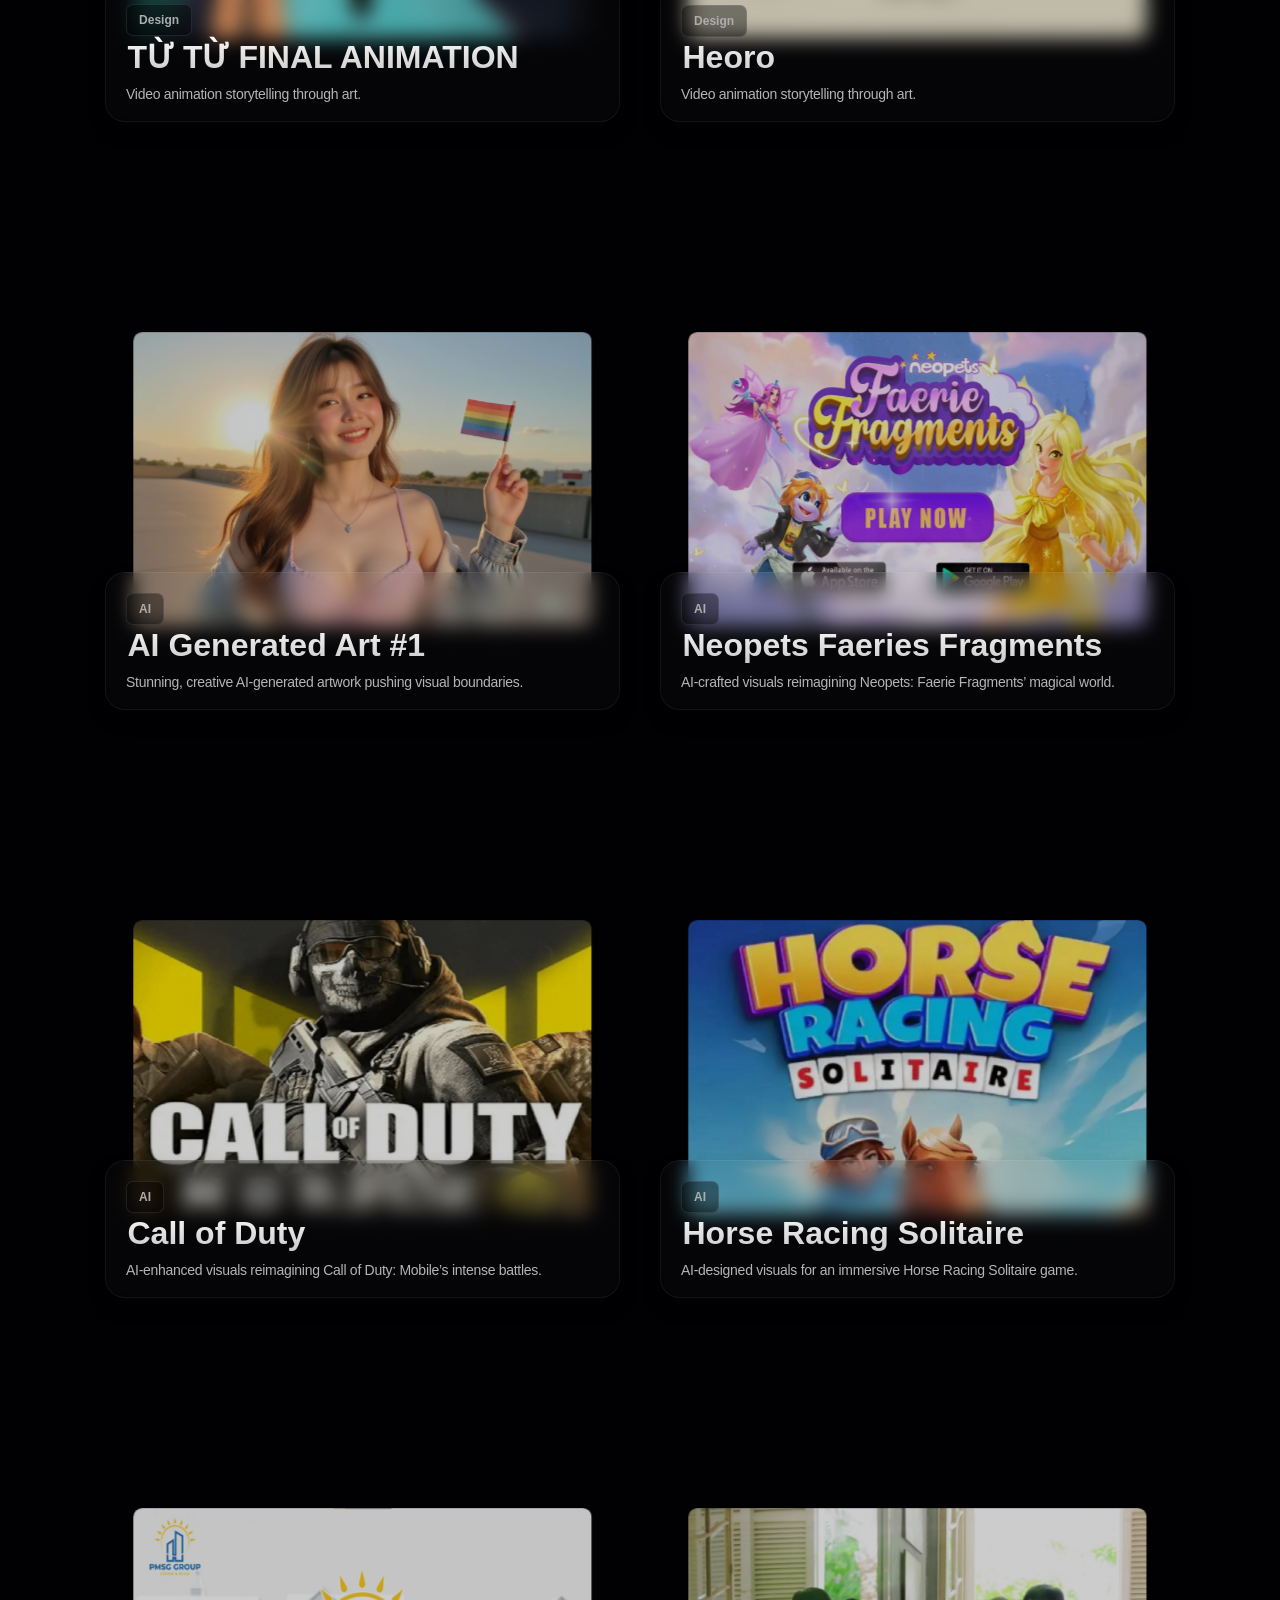
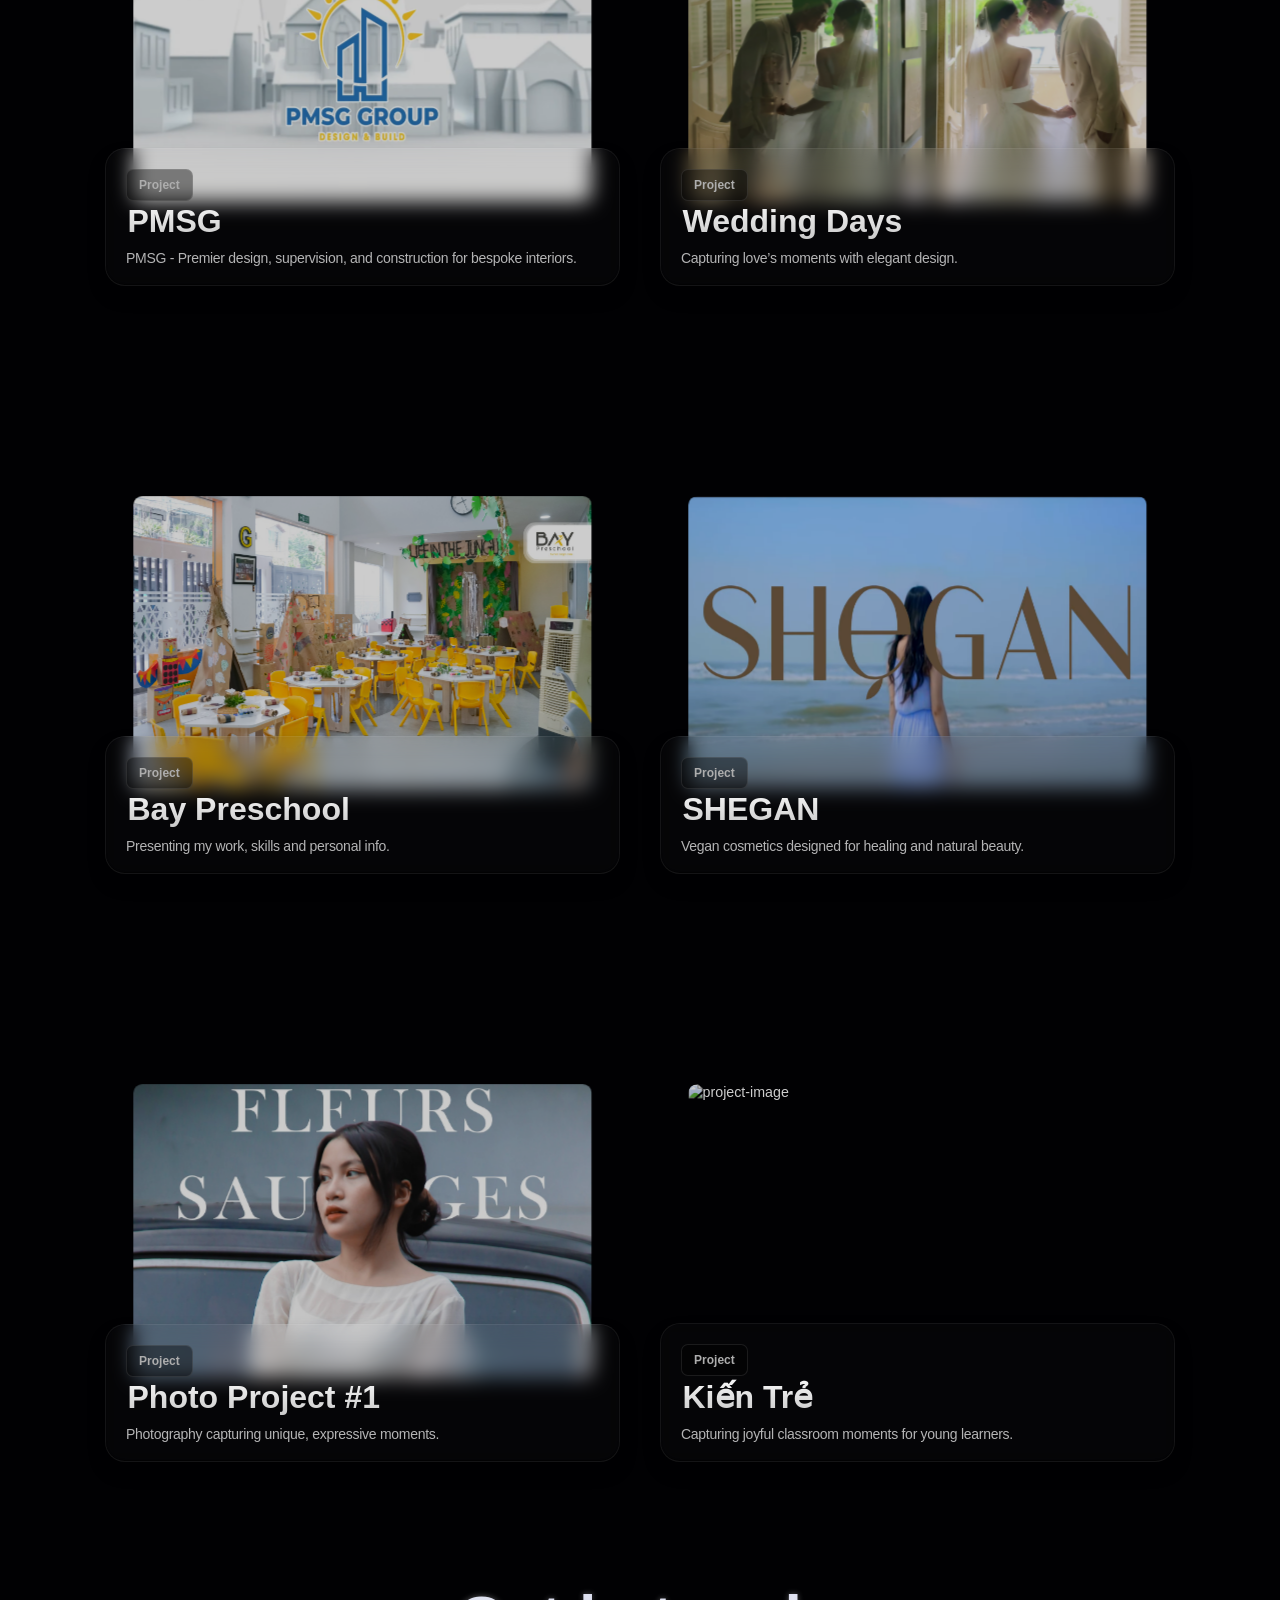
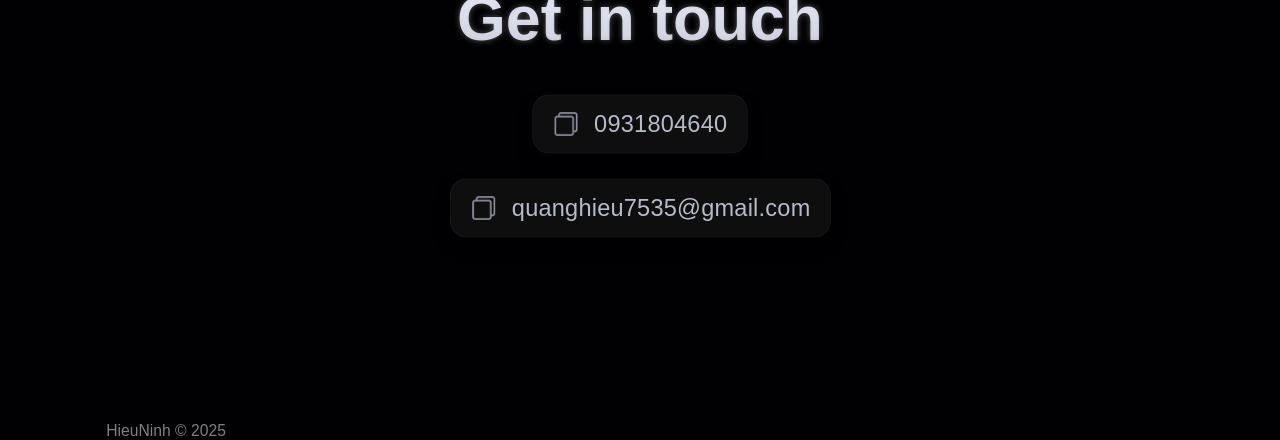
==== commit a4e06f37: "update background" ====
--- a/index.html
+++ b/index.html
@@ -26,16 +26,21 @@
 
 <body>
   <link rel="stylesheet" href="./Editable Portfolio Website_files/background-video.css">
+
   <!-- Video Background -->
   <div class="video-background-container">
-    <video id="bgVideo" autoplay muted loop>
+    <video id="bgVideo" loop>
       <source src="./Editable Portfolio Website_files/Video/map_effect.mp4" type="video/mp4">
     </video>
   </div>
-
+  <button class="play-button" id="playBtn">
+    <svg class="play-icon" viewBox="0 0 100 100">
+      <polygon points="40,30 70,50 40,70" fill="white" />
+    </svg>
+  </button>
   <!-- Overlay for fade -->
   <div class="overlay">
-      <!------------------ SHOOTING STARS BACKGROUND ------------------>
+    <!------------------ SHOOTING STARS BACKGROUND ------------------>
     <div class="background">
       <!-- Creates multiple shooting stars for the animated background -->
       <div class="shooting-star">
@@ -143,7 +148,7 @@
   <div class="content"></div>
 
   <script src="./Editable Portfolio Website_files/js/background-video.js"></script>
-  
+
   <!----------------------------- SECTIONS ------------------------>
   <main class="sections-container">
     <div class="wrapper">
--- a/Editable Portfolio Website_files/background-video.css
+++ b/Editable Portfolio Website_files/background-video.css
@@ -1,50 +1,96 @@
 /* Video Background */
-    .video-background-container {
-      position: fixed;
-      top: 0; left: 0;
-      width: 100%;
-      height: 100%;
-      overflow: hidden;
-      z-index: -1;
-    }
+.video-background-container {
+  position: fixed;
+  top: 0;
+  left: 0;
+  width: 100%;
+  height: 100%;
+  overflow: hidden;
+  z-index: -1;
+}
 
-    .video-background-container video {
-      width: 100%;
-      height: 100%;
-      object-fit: cover;
-    }
+.video-background-container video {
+  width: 100%;
+  height: 100%;
+  object-fit: fill;
+  pointer-events: none;
+  /* video không bắt chuột */
+}
 
-    /* Overlay for fade effect */
-    .overlay {
-      position: fixed;
-      top: 0; left: 0;
-      width: 100%;
-      height: 100%;
-      background: black;
-      opacity: 0; /* Start transparent */
-      transition: opacity 0.2s;
-      z-index: 0;
-    }
+/* Overlay for fade effect */
+.overlay {
+  position: fixed;
+  top: 0;
+  left: 0;
+  width: 100%;
+  height: 100%;
+  background: black;
+  opacity: 0;
+  /* Start transparent */
+  transition: opacity 0.2s;
+  z-index: -1;
+}
 
-    /* Content */
-    .content {
-      position: relative;
-      height: 100vh; /* Enough height to scroll */
-      display: flex;
-      flex-direction: column;
-      justify-content: center;
-      align-items: center;
-      color: white;
-      z-index: 1;
-    }
+/* Content */
+.content {
+  position: relative;
+  height: 100vh;
+  /* Enough height to scroll */
+  display: flex;
+  flex-direction: column;
+  justify-content: center;
+  align-items: center;
+  color: white;
+  z-index: 1;
+}
 
-    .text {
-      opacity: 0;
-      transform: translateY(30px);
-      transition: opacity 0.5s, transform 0.5s;
-    }
+/* Play Button */
+.play-button {
+  position: absolute;
+  top: 50%;
+  left: 50%;
+  transform: translate(-50%, -50%);
+  width: 100px;
+  height: 100px;
+  background: rgba(255, 255, 255, 0.1);
+  backdrop-filter: blur(10px);
+  border: 2px solid rgba(255, 255, 255, 0.2);
+  border-radius: 50%;
+  display: flex;
+  justify-content: center;
+  align-items: center;
+  cursor: pointer;
+  z-index: 9999;
+  box-shadow: 0 0 30px rgba(255, 255, 255, 0.2);
+  transition: transform 0.3s ease, box-shadow 0.3s ease;
+  animation: pulse 2s infinite;
+}
 
-    .text.visible {
-      opacity: 1;
-      transform: translateY(0);
-    }+.play-button:hover {
+  transform: translate(-50%, -50%) scale(1.1);
+  box-shadow: 0 0 50px rgba(255, 255, 255, 0.6);
+}
+
+.play-icon {
+  width: 40%;
+  height: 40%;
+  transition: transform 0.3s ease;
+}
+
+.play-button:hover .play-icon {
+  transform: scale(1.2);
+}
+
+@keyframes pulse {
+  0% {
+    box-shadow: 0 0 20px rgba(255, 255, 255, 0.2);
+  }
+
+  50% {
+    box-shadow: 0 0 40px rgba(255, 255, 255, 0.5);
+  }
+
+  100% {
+    box-shadow: 0 0 20px rgba(255, 255, 255, 0.2);
+  }
+}
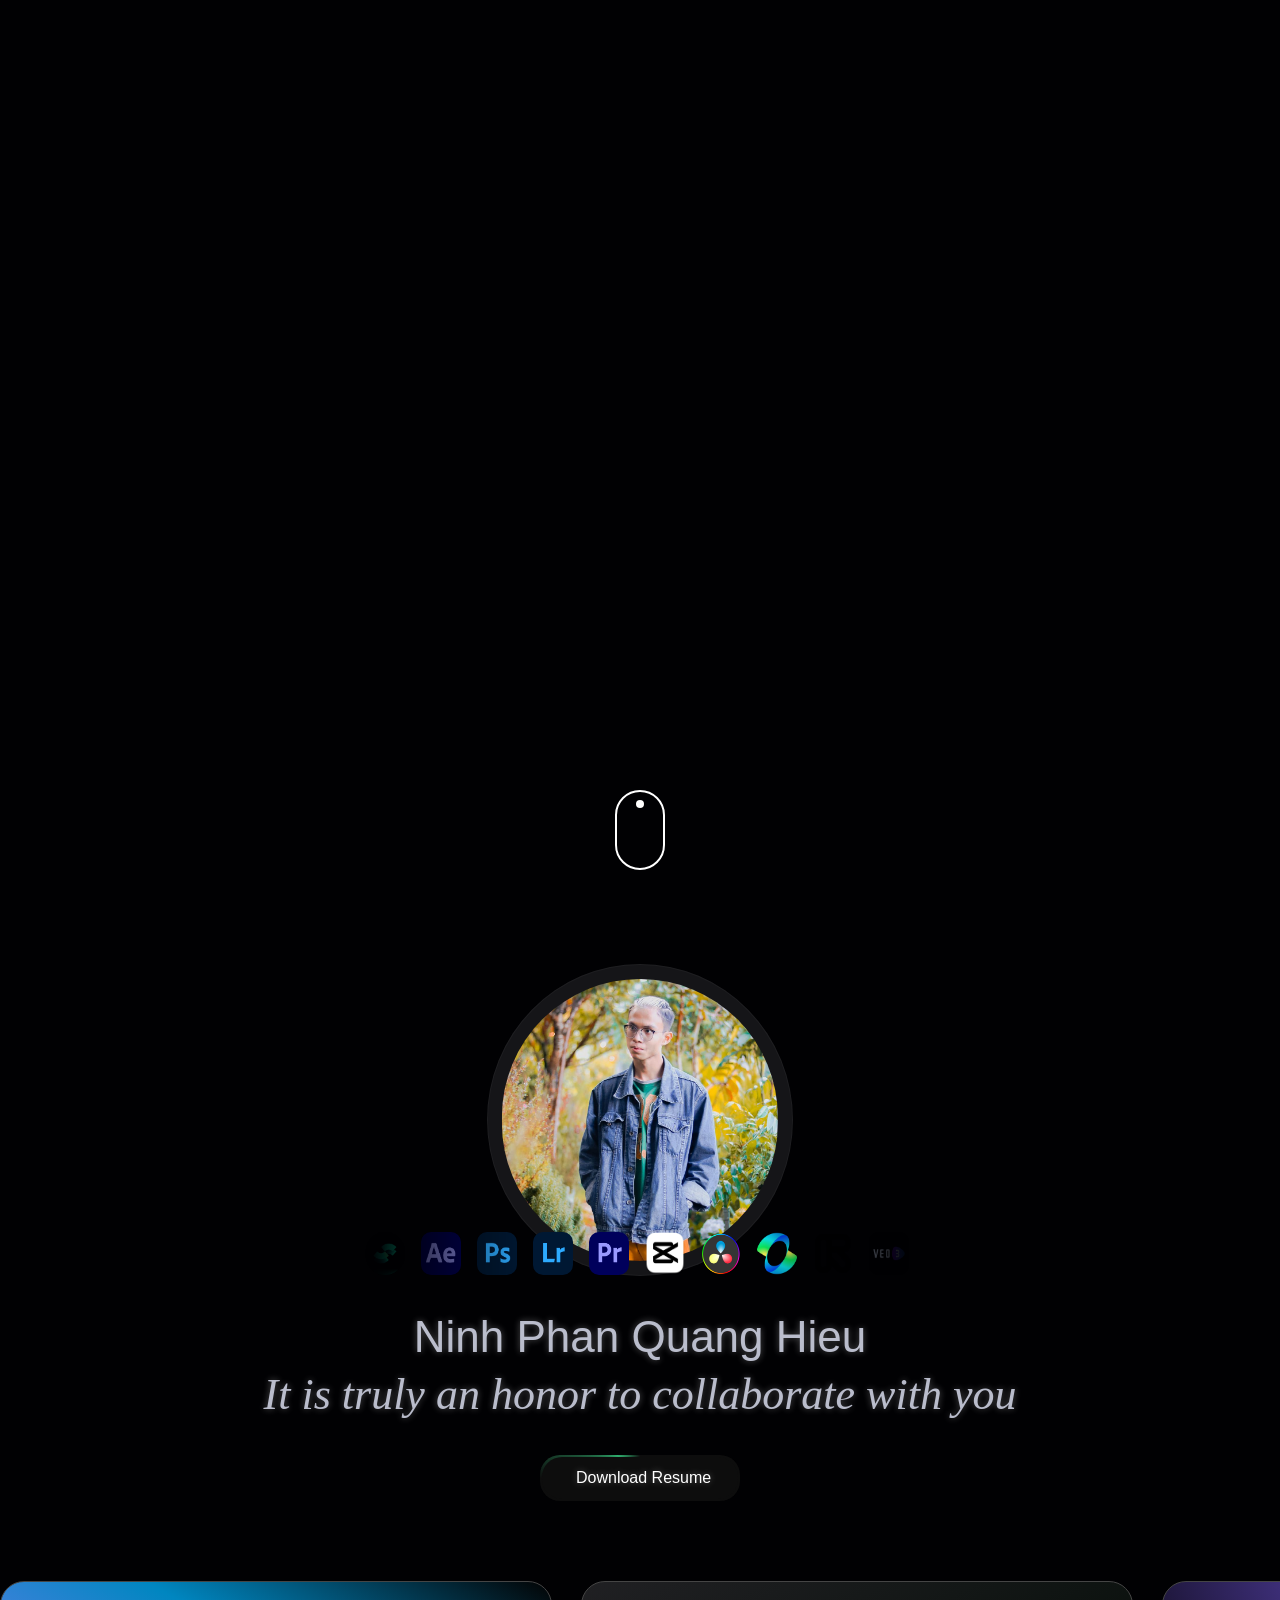
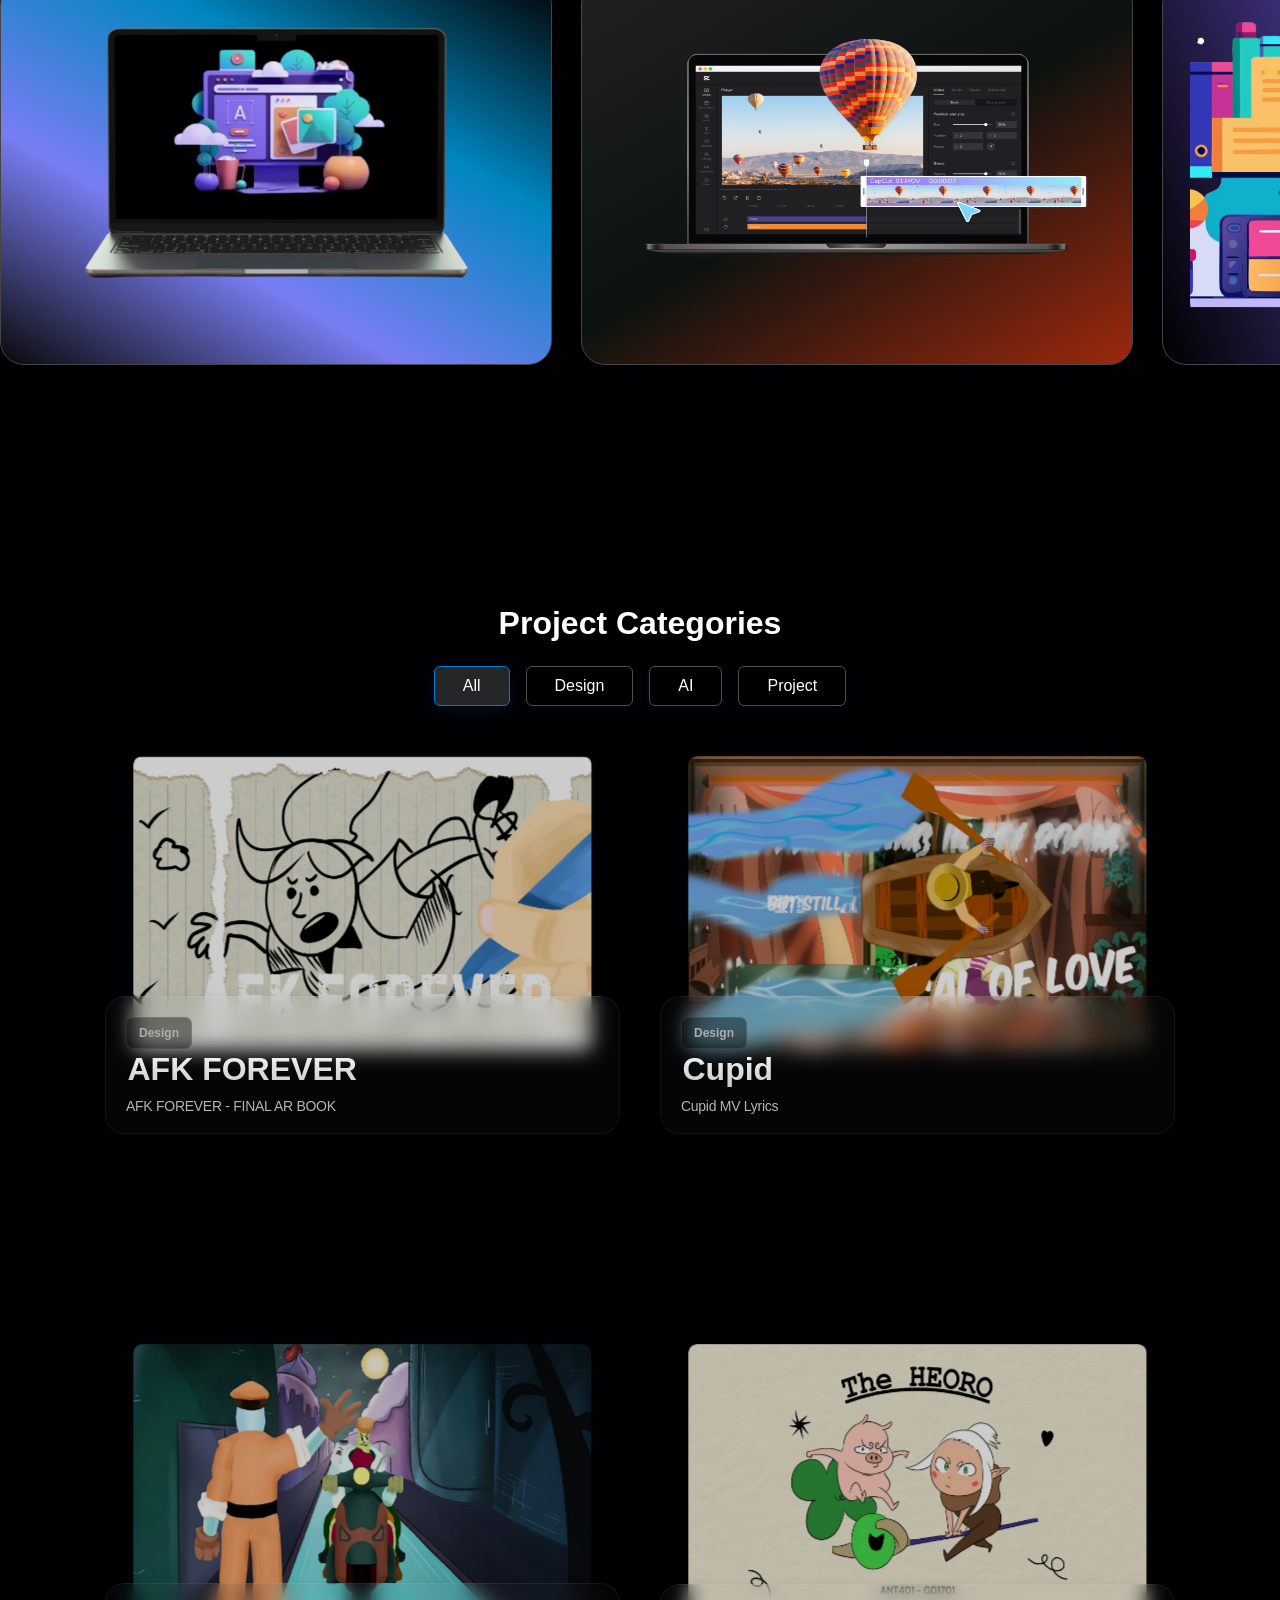
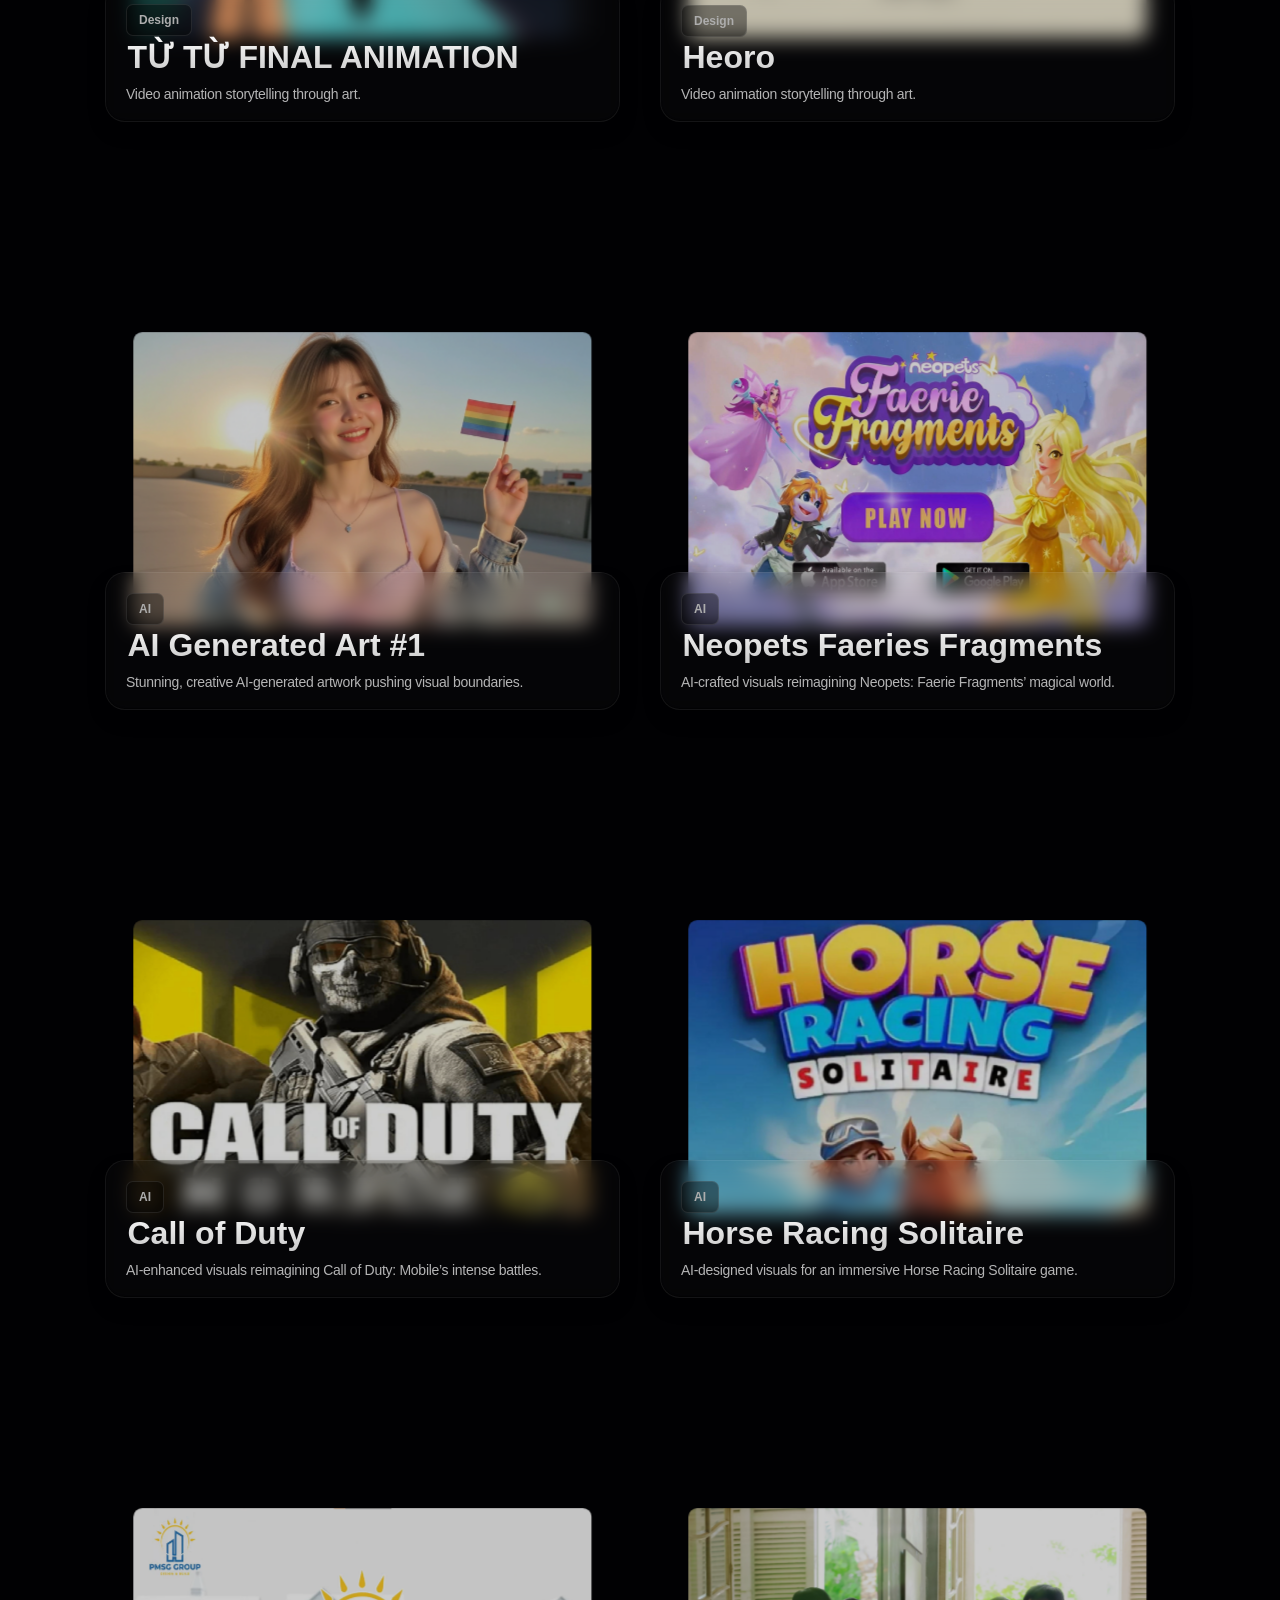
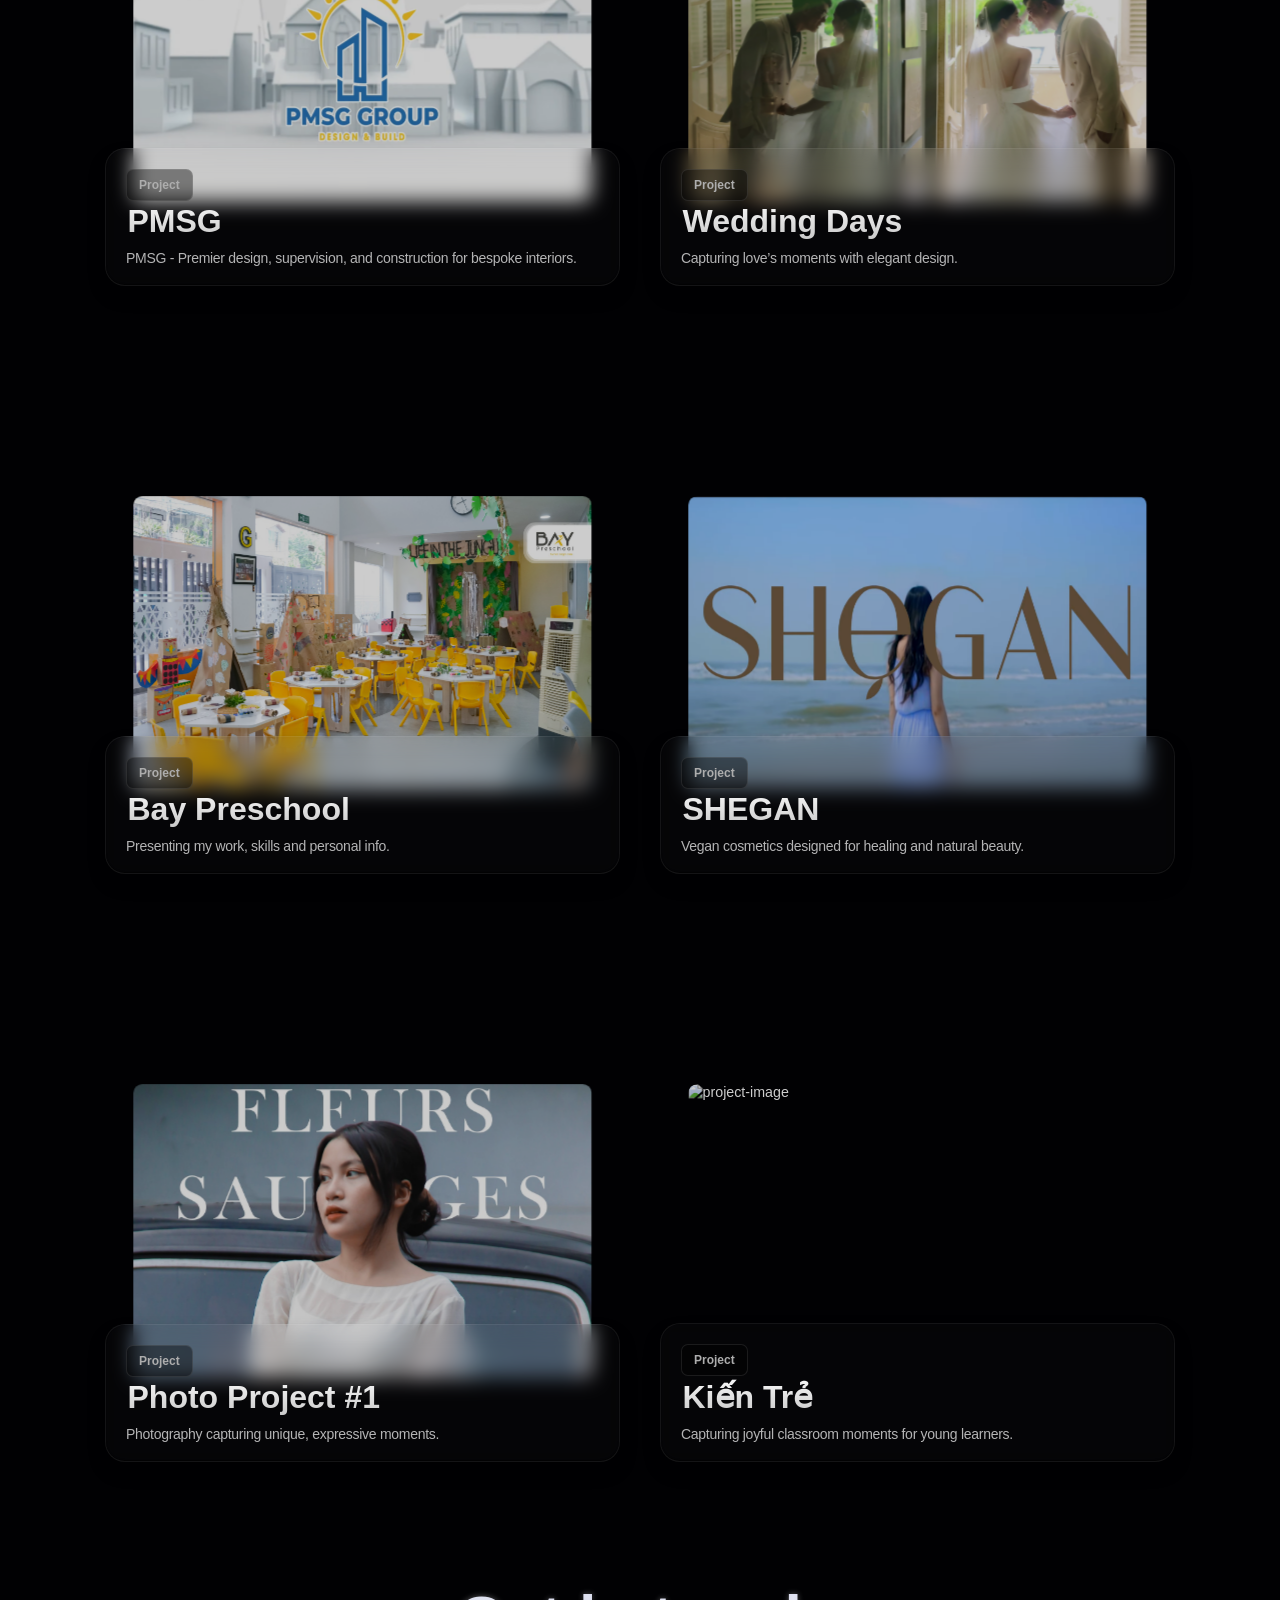
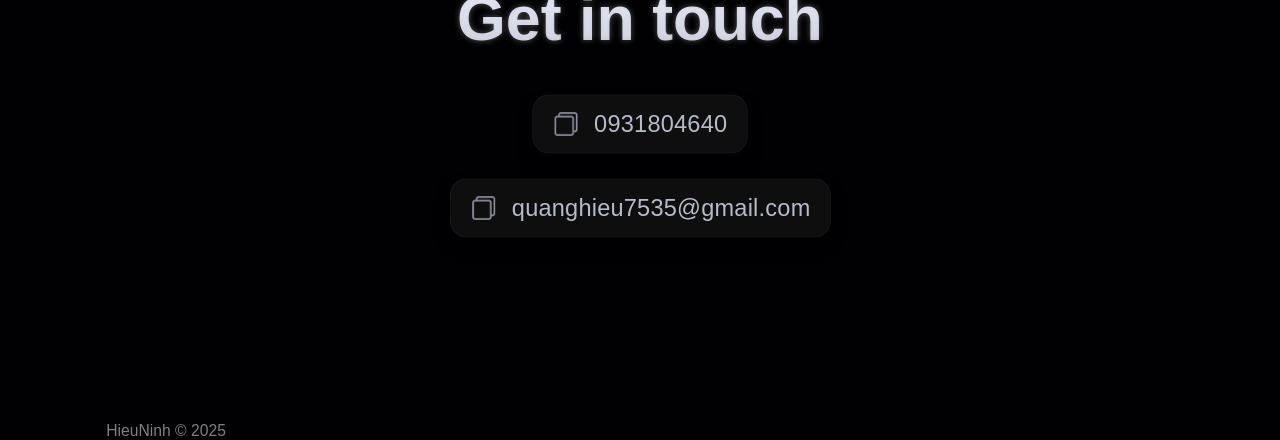
==== commit 33ad94ac: "update project" ====
--- a/index.html
+++ b/index.html
@@ -38,6 +38,11 @@
       <polygon points="40,30 70,50 40,70" fill="white" />
     </svg>
   </button>
+
+<div class="scroll-hint active" >
+  <span></span>
+</div>
+
   <!-- Overlay for fade -->
   <div class="overlay">
     <!------------------ SHOOTING STARS BACKGROUND ------------------>
--- a/Editable Portfolio Website_files/background-video.css
+++ b/Editable Portfolio Website_files/background-video.css
@@ -93,4 +93,63 @@
   100% {
     box-shadow: 0 0 20px rgba(255, 255, 255, 0.2);
   }
+}
+
+.scroll-hint {
+  position: absolute;
+  bottom: 30px;
+  left: 50%;
+  transform: translateX(-50%);
+  width: 50px;
+  height: 80px;
+  border: 2px solid #fff;
+  border-radius: 25px;
+  box-sizing: border-box;
+  display: flex;
+  justify-content: center;
+  align-items: flex-start;
+  z-index: 1000;
+  opacity: 0; /* Ẩn ban đầu */
+  pointer-events: none; /* Không bắt chuột khi ẩn */
+  transition: opacity 0.5s ease;
+}
+
+.scroll-hint span {
+  width: 8px;
+  height: 8px;
+  background: #fff;
+  border-radius: 50%;
+  animation: scrollHint 1.5s infinite;
+  margin-top: 8px;
+}
+
+.scroll-hint.active {
+  opacity: 1;              /* Hiện hint */
+  pointer-events: auto;    /* Bắt chuột khi active */
+  cursor: pointer;         /* Bàn tay khi hover */
+}
+
+.scroll-hint.active:hover {
+  transform: translateX(-50%) scale(1.2); /* Phóng to container */
+  box-shadow: 0 0 20px rgba(255, 255, 255, 0.6); /* Glow */
+}
+
+.scroll-hint.active:hover span {
+  transform: scale(1.3); /* Phóng to bóng tròn */
+  box-shadow: 0 0 10px rgba(255, 255, 255, 0.8); /* Glow bóng tròn */
+}
+
+@keyframes scrollHint {
+  0% {
+    opacity: 0;
+    transform: translateY(0);
+  }
+  50% {
+    opacity: 1;
+    transform: translateY(15px);
+  }
+  100% {
+    opacity: 0;
+    transform: translateY(30px);
+  }
 }
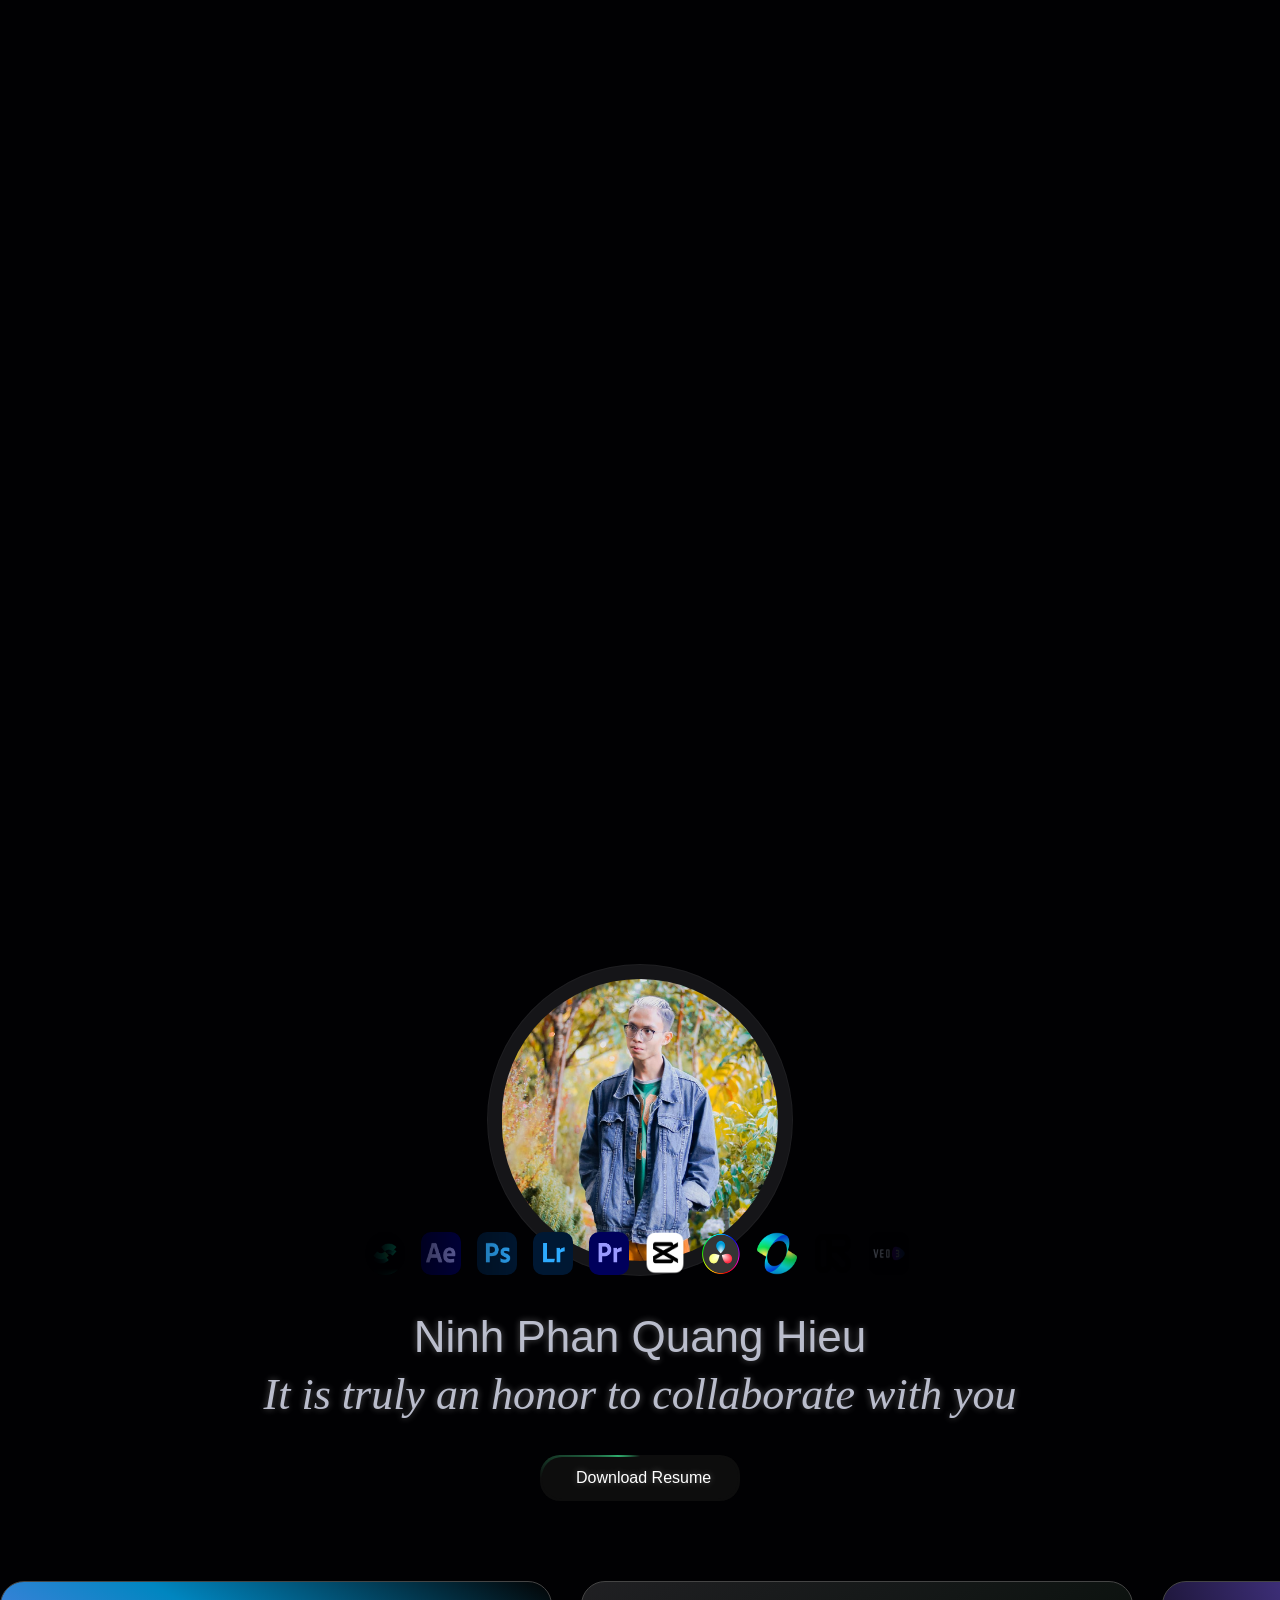
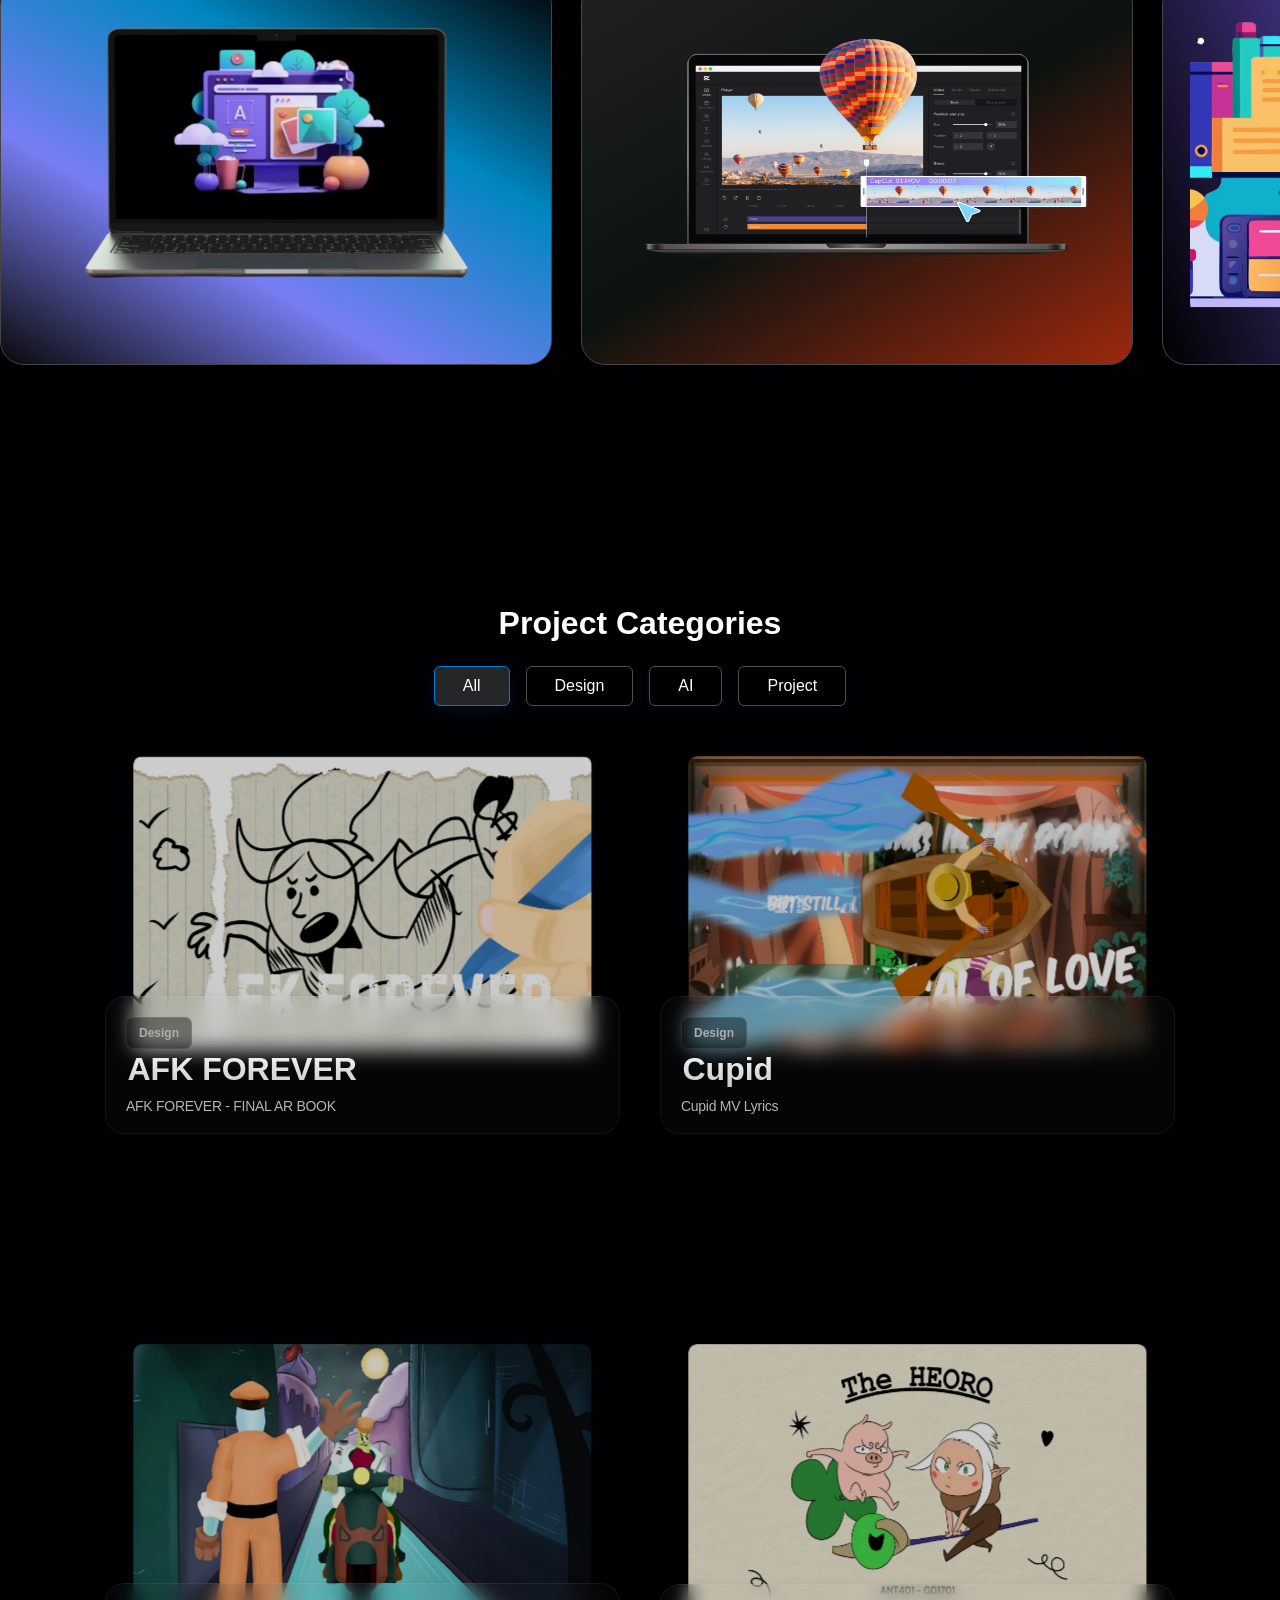
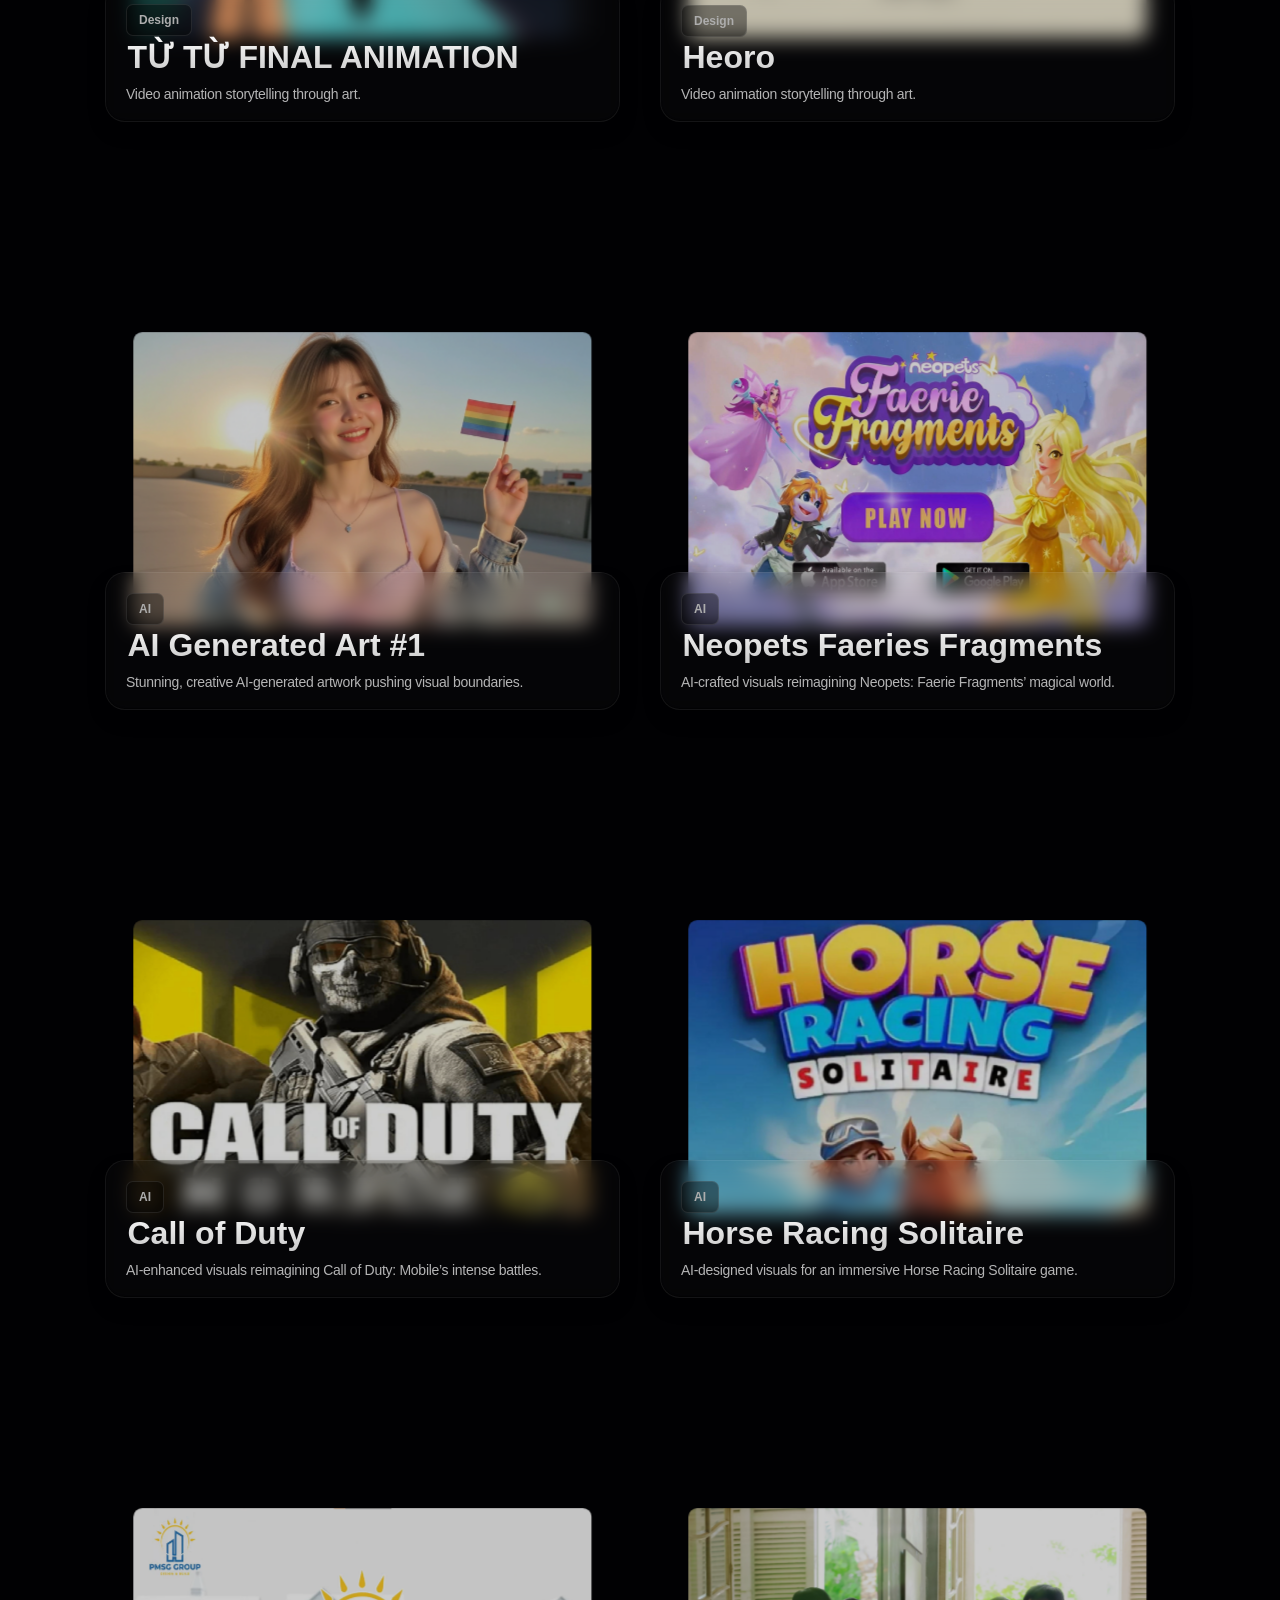
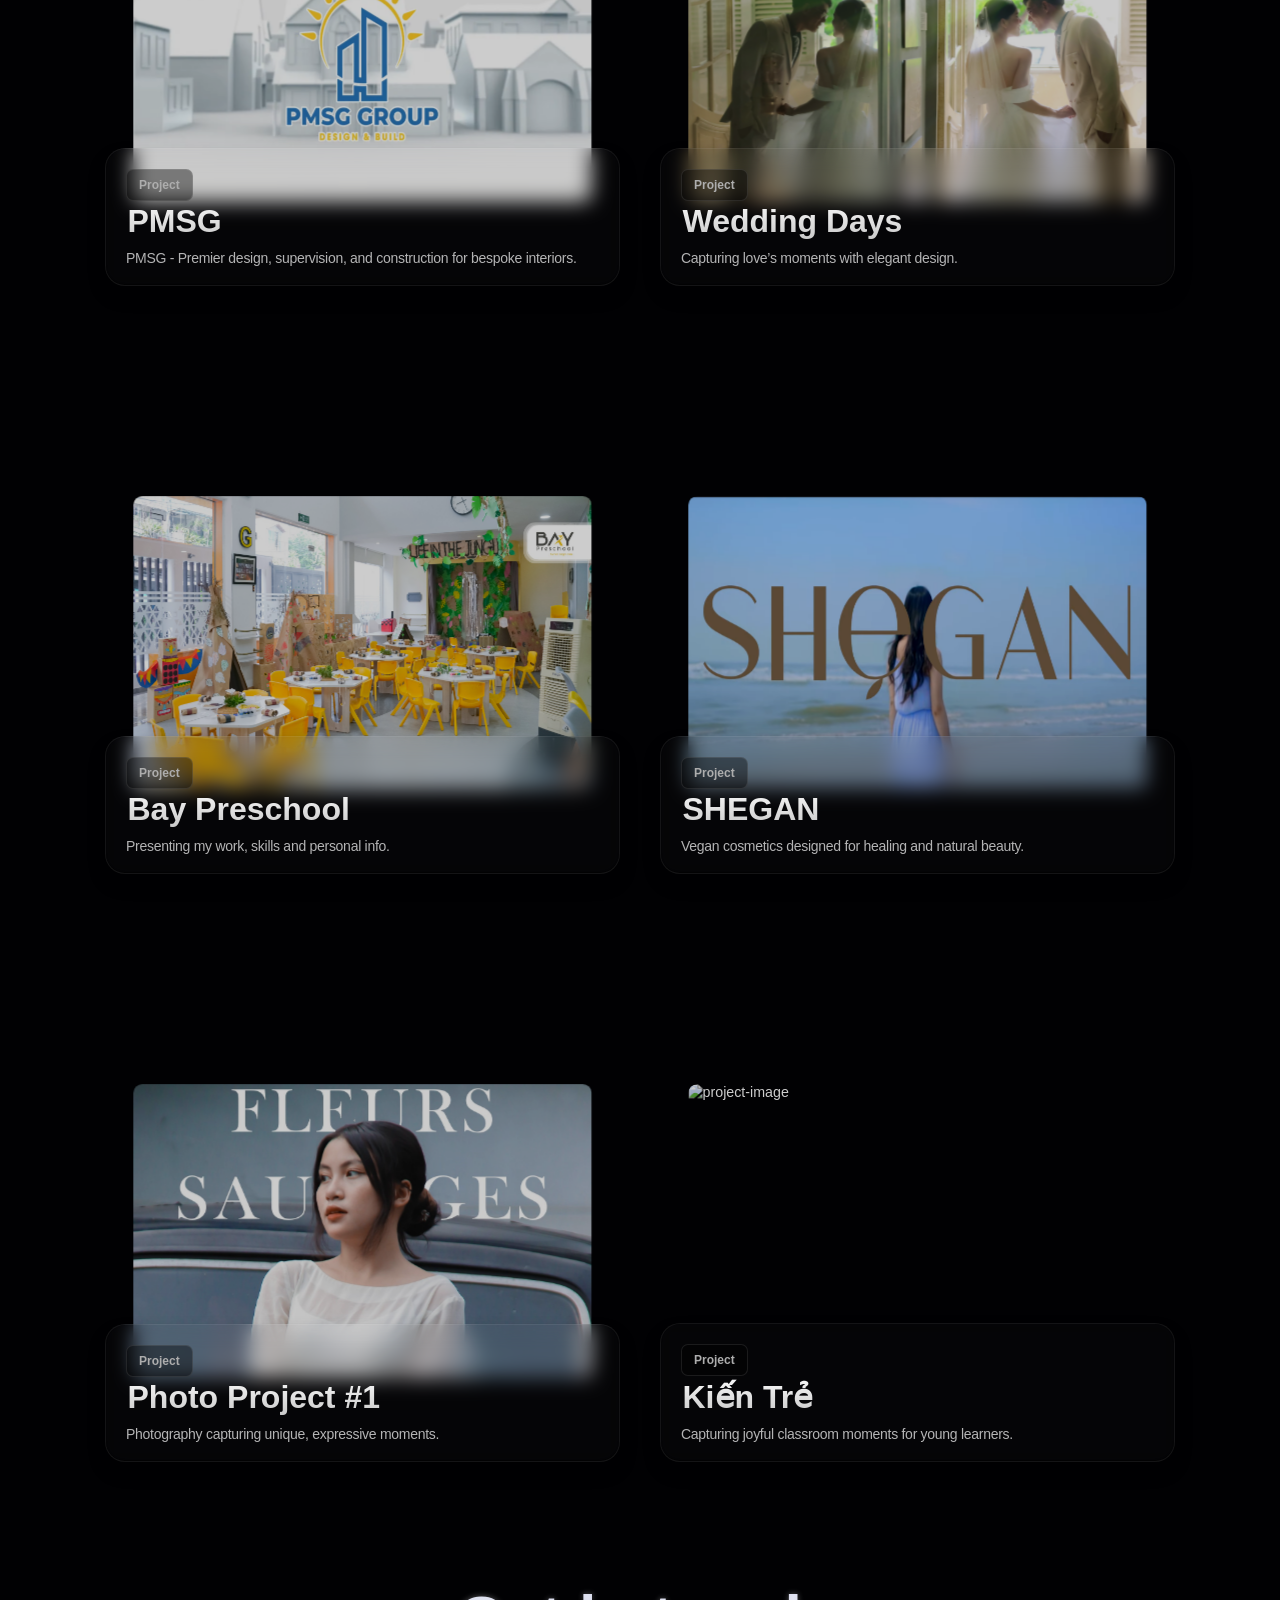
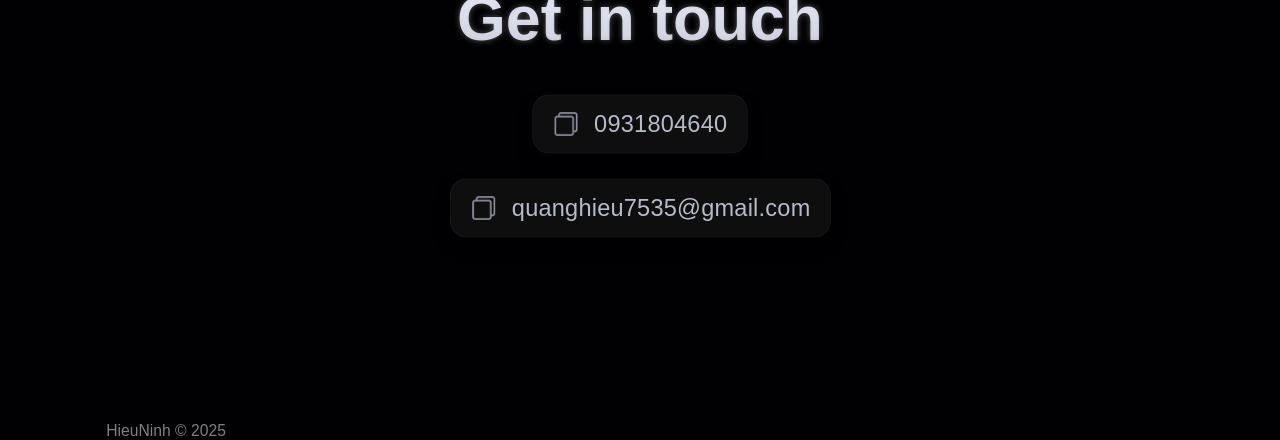
==== commit f92f179b: "updae font, auto scroll" ====
--- a/index.html
+++ b/index.html
@@ -26,6 +26,7 @@
 
 <body>
   <link rel="stylesheet" href="./Editable Portfolio Website_files/background-video.css">
+<link href="https://fonts.googleapis.com/css2?family=Montserrat:wght@500&display=swap" rel="stylesheet">
 
   <!-- Video Background -->
   <div class="video-background-container">
@@ -39,9 +40,12 @@
     </svg>
   </button>
 
-<div class="scroll-hint active" >
-  <span></span>
-</div>
+  <div class="scroll-hint active">
+    <div class="circle">
+      <div class="arrow-down"></div>
+    </div>
+    <p>Scroll down to see more</p>
+  </div>
 
   <!-- Overlay for fade -->
   <div class="overlay">
--- a/Editable Portfolio Website_files/background-video.css
+++ b/Editable Portfolio Website_files/background-video.css
@@ -12,7 +12,7 @@
 .video-background-container video {
   width: 100%;
   height: 100%;
-  object-fit: fill;
+  object-fit: contain;
   pointer-events: none;
   /* video không bắt chuột */
 }
@@ -97,59 +97,66 @@
 
 .scroll-hint {
   position: absolute;
-  bottom: 30px;
+  bottom: 40px;
   left: 50%;
   transform: translateX(-50%);
-  width: 50px;
-  height: 80px;
-  border: 2px solid #fff;
-  border-radius: 25px;
-  box-sizing: border-box;
-  display: flex;
-  justify-content: center;
-  align-items: flex-start;
+  text-align: center;
+  opacity: 0;
+  pointer-events: none;
+  transition: opacity 0.5s ease;
+  color: #fff;
   z-index: 1000;
-  opacity: 0; /* Ẩn ban đầu */
-  pointer-events: none; /* Không bắt chuột khi ẩn */
-  transition: opacity 0.5s ease;
-}
-
-.scroll-hint span {
-  width: 8px;
-  height: 8px;
-  background: #fff;
-  border-radius: 50%;
-  animation: scrollHint 1.5s infinite;
-  margin-top: 8px;
 }
 
 .scroll-hint.active {
-  opacity: 1;              /* Hiện hint */
-  pointer-events: auto;    /* Bắt chuột khi active */
-  cursor: pointer;         /* Bàn tay khi hover */
+  opacity: 0;
+  pointer-events: auto;
+  cursor: pointer;
 }
 
-.scroll-hint.active:hover {
-  transform: translateX(-50%) scale(1.2); /* Phóng to container */
-  box-shadow: 0 0 20px rgba(255, 255, 255, 0.6); /* Glow */
+.scroll-hint .circle {
+  width: 40px;
+  height: 40px;
+  border: 2px solid #fff;
+  border-radius: 50%;
+  margin: 0 auto;
+  position: relative;
+  animation: pulse 2s infinite;
 }
 
-.scroll-hint.active:hover span {
-  transform: scale(1.3); /* Phóng to bóng tròn */
-  box-shadow: 0 0 10px rgba(255, 255, 255, 0.8); /* Glow bóng tròn */
+.scroll-hint .arrow-down {
+  width: 0;
+  height: 0;
+  border-left: 8px solid transparent;
+  border-right: 8px solid transparent;
+  border-top: 10px solid #fff; /* Tạo mũi tên hướng xuống */
+  position: absolute;
+  top: 50%;
+  left: 50%;
+  transform: translate(-50%, -50%);
+  animation: arrowBounce 1.5s infinite;
 }
 
-@keyframes scrollHint {
-  0% {
-    opacity: 0;
-    transform: translateY(0);
-  }
-  50% {
-    opacity: 1;
-    transform: translateY(15px);
-  }
-  100% {
-    opacity: 0;
-    transform: translateY(30px);
-  }
-}+.scroll-hint p {
+  margin: 8px 0 0 0;
+  font-size: 20px;
+  opacity: 0.8;
+  animation: glowText 2s infinite;
+  font-family: 'Montserrat', sans-serif;
+  font-weight: 500;
+}
+
+@keyframes pulse {
+  0%, 100% { box-shadow: 0 0 10px rgba(255, 255, 255, 0.2); }
+  50% { box-shadow: 0 0 20px rgba(255, 255, 255, 0.4); }
+}
+
+@keyframes arrowBounce {
+  0%, 100% { transform: translate(-50%, -50%) translateY(0); }
+  50% { transform: translate(-50%, -50%) translateY(5px); }
+}
+
+@keyframes glowText {
+  0%, 100% { opacity: 0.6; }
+  50% { opacity: 1; }
+}
